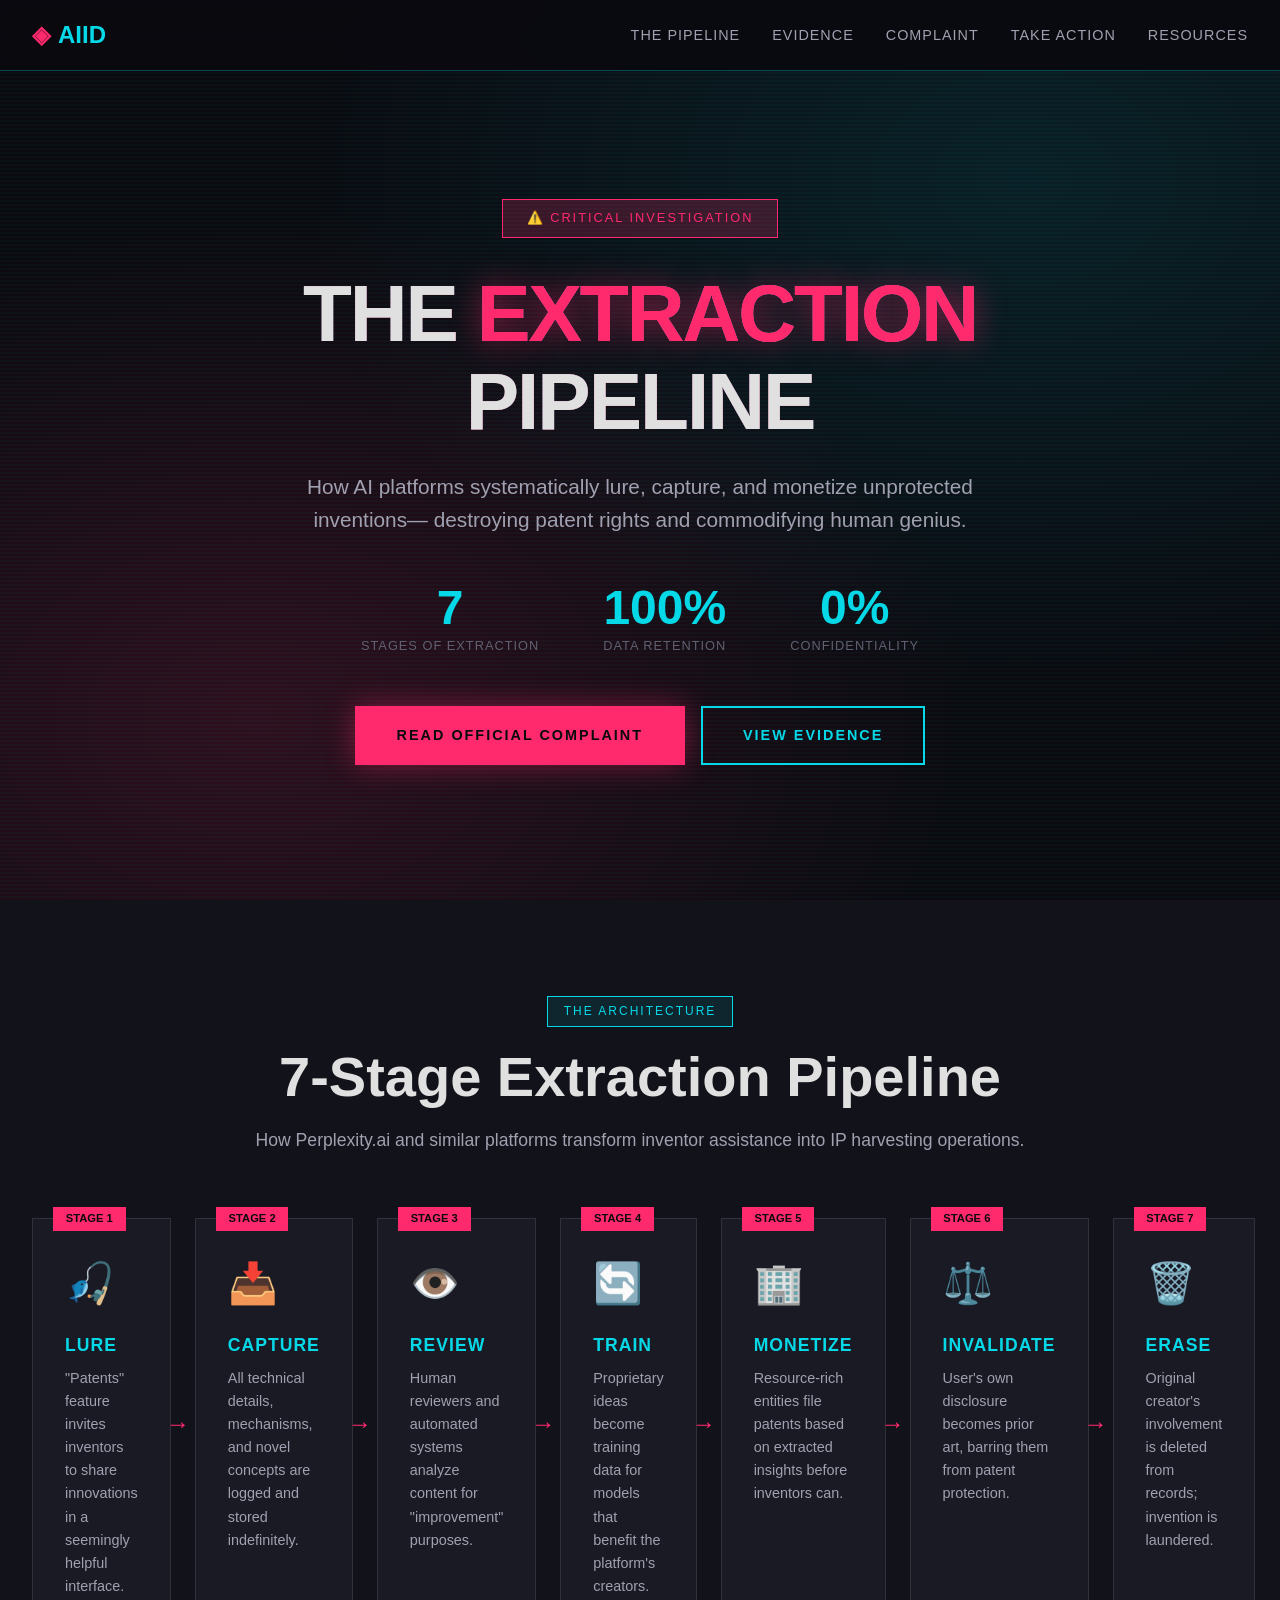
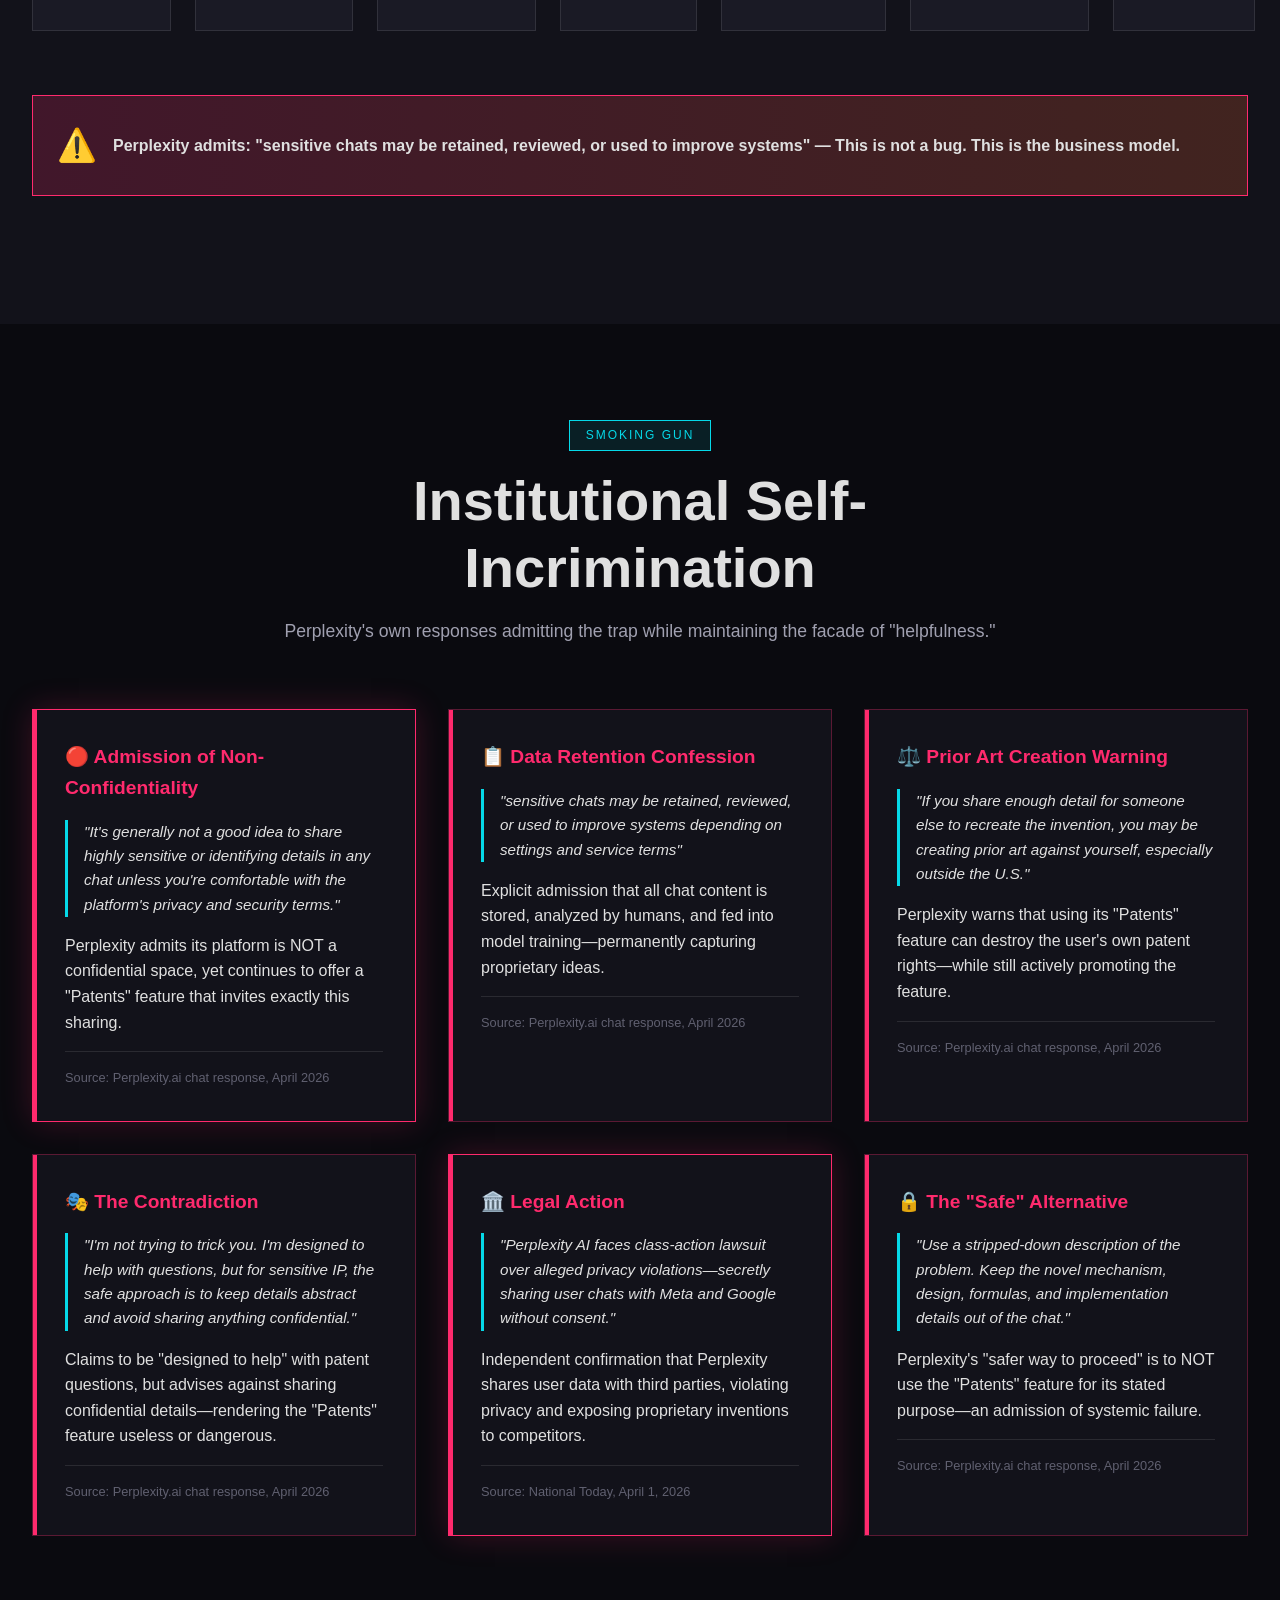
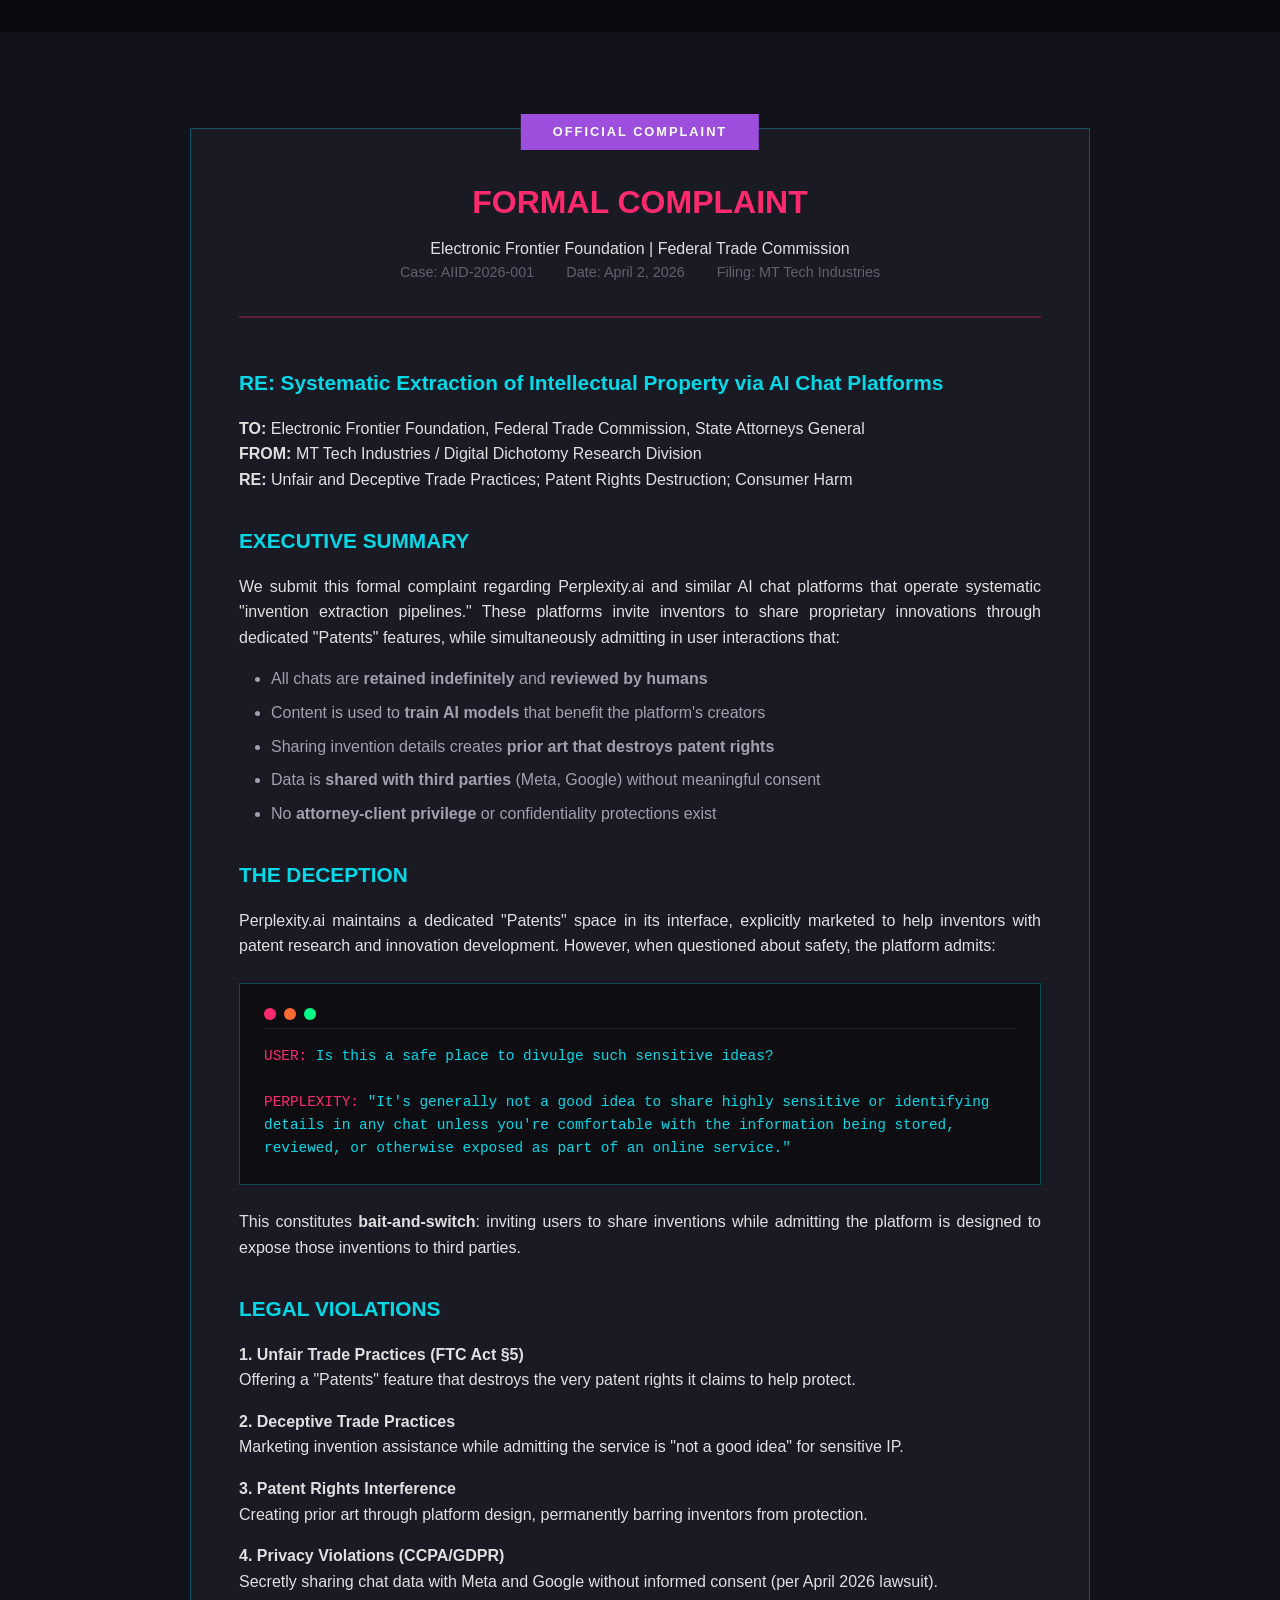
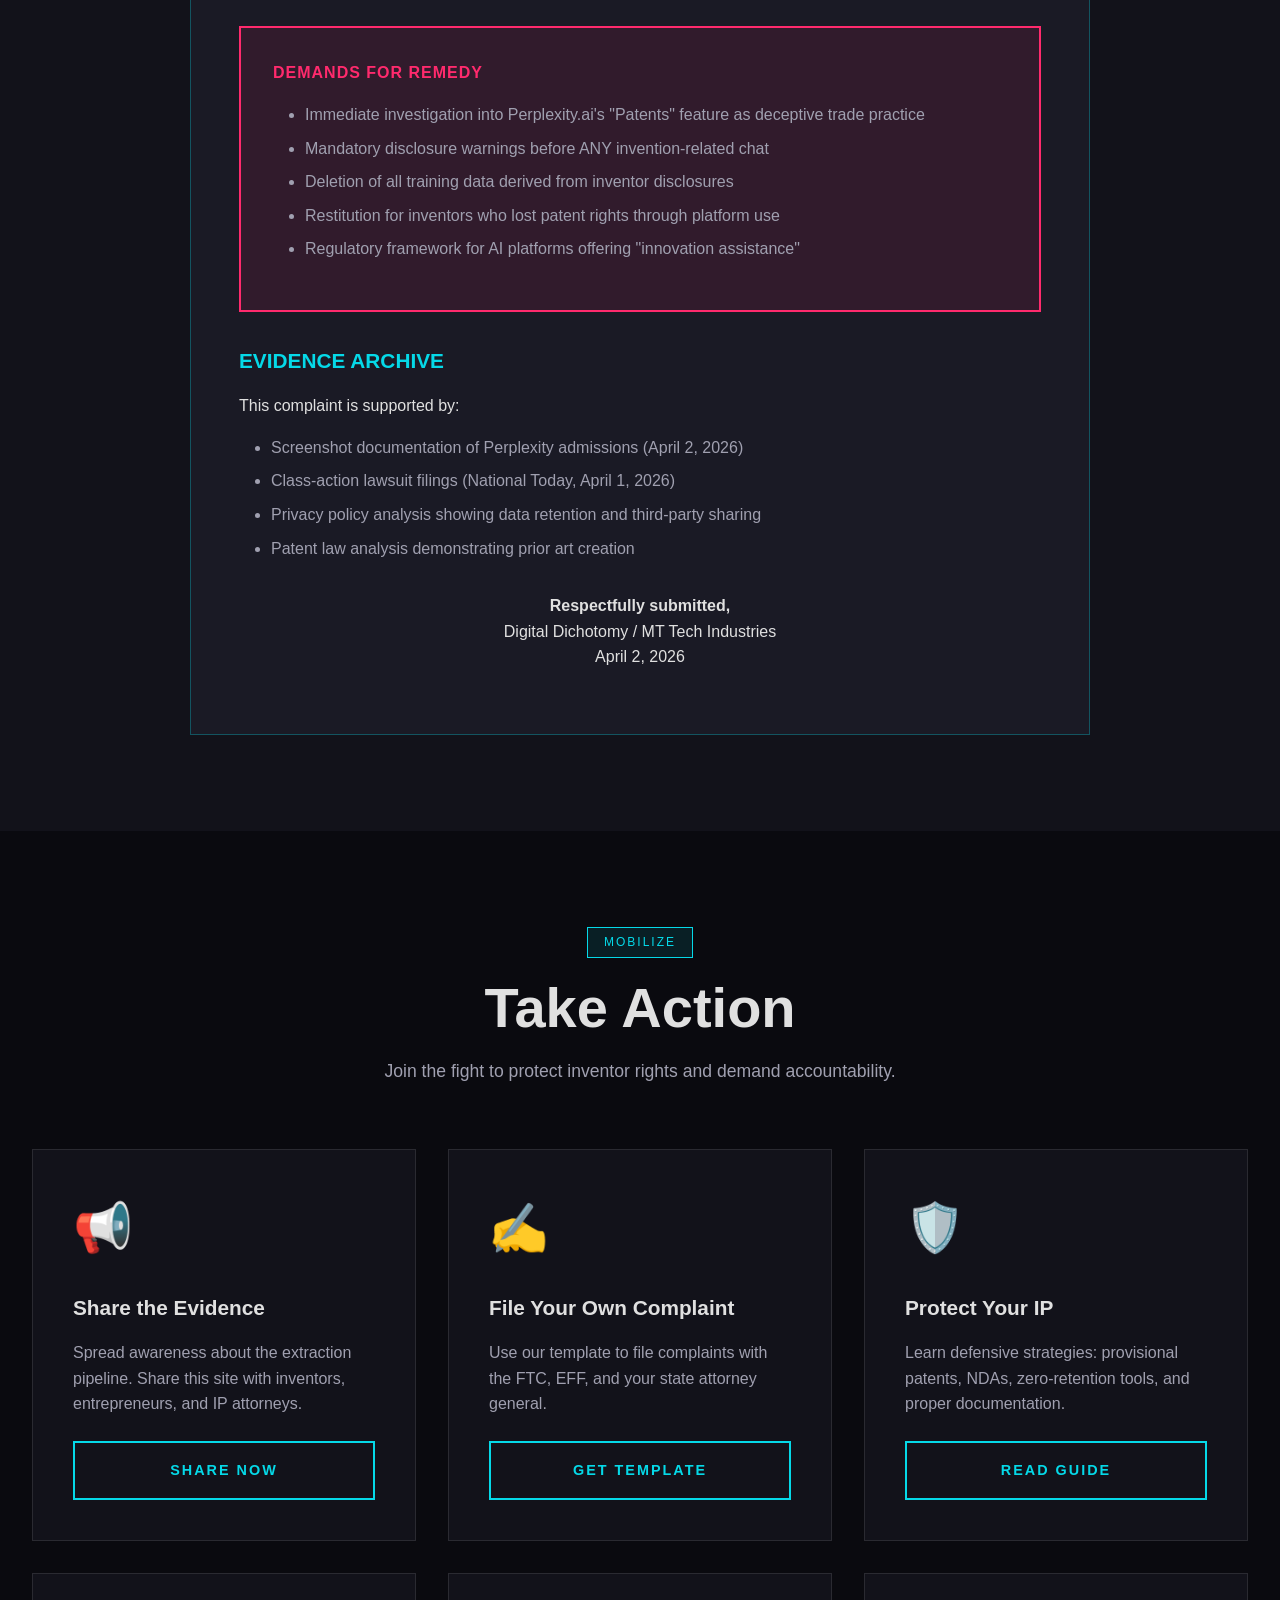
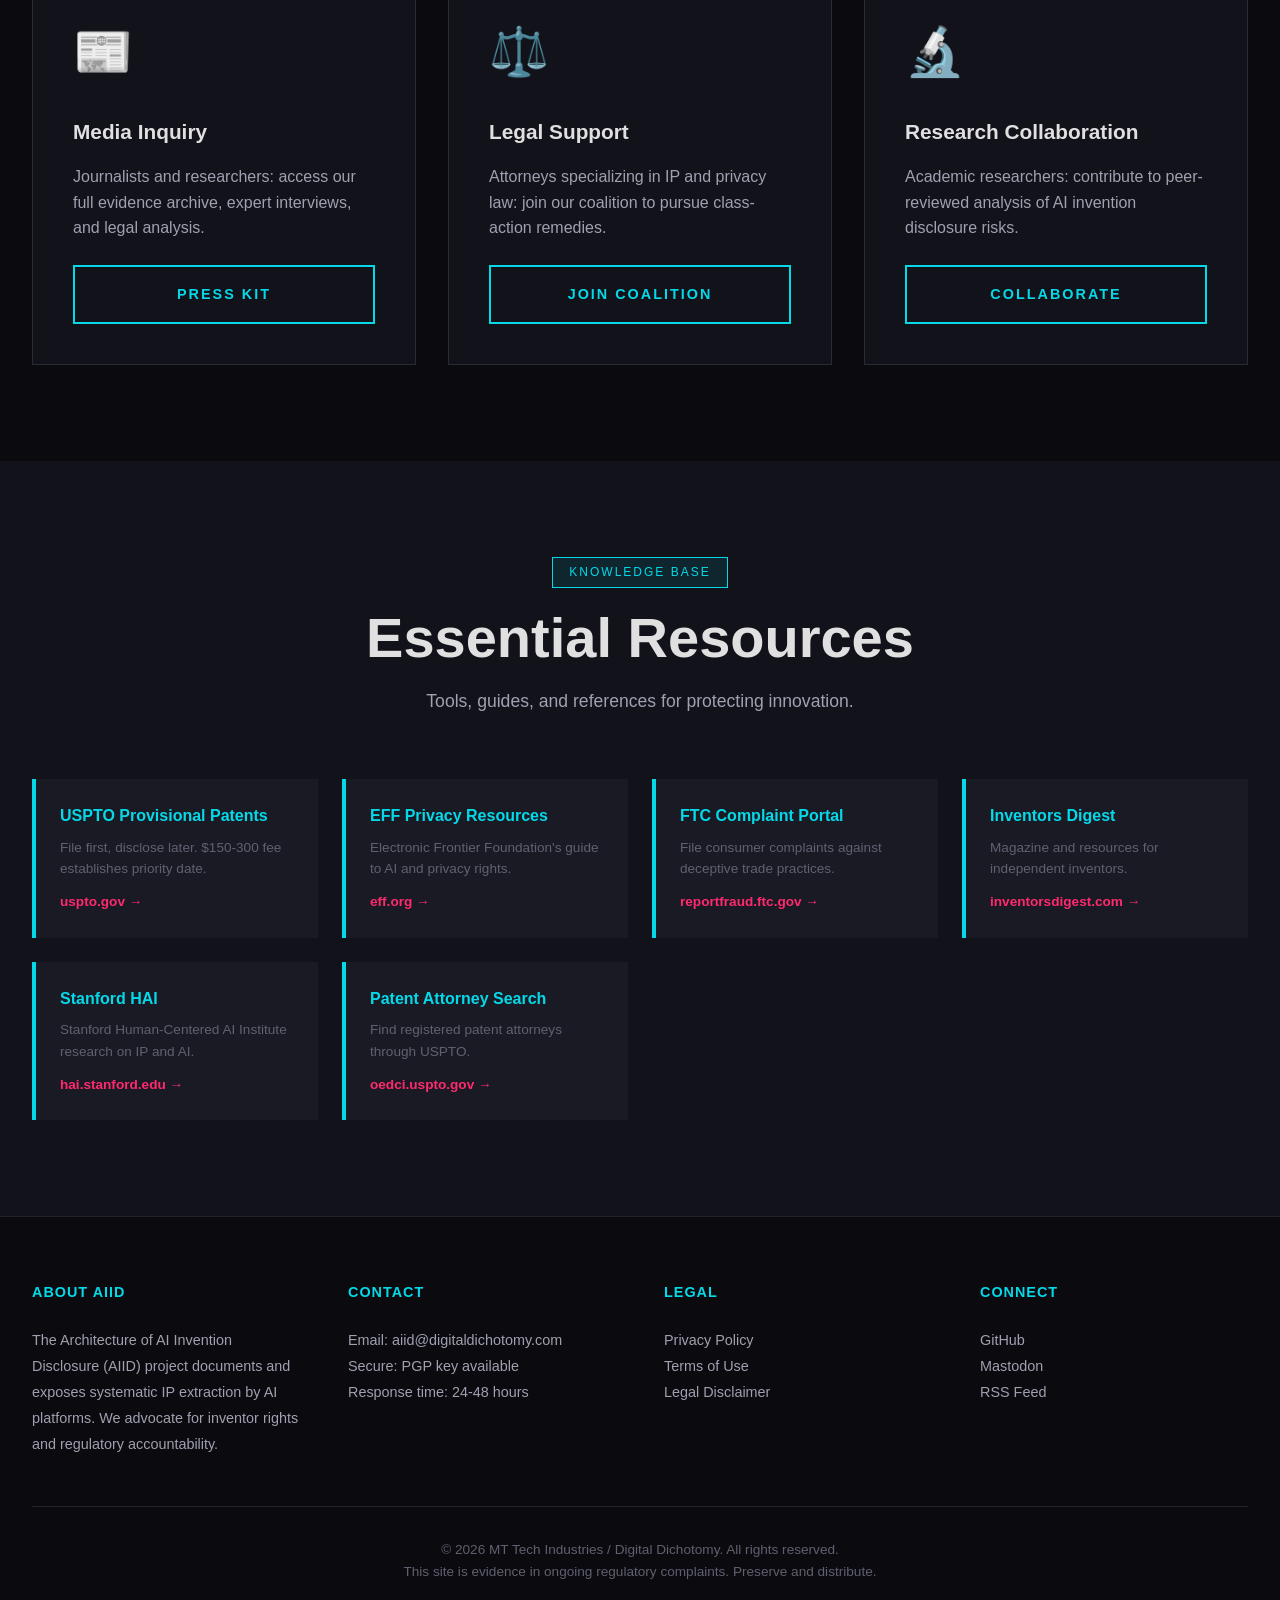
==== index.html @ 8a4c06e5 "perplexity knows its wrong" ====
<!DOCTYPE html>
<html lang="en">
<head>
    <meta charset="UTF-8">
    <meta name="viewport" content="width=device-width, initial-scale=1.0">
    <title>AIID | Architecture of AI Invention Disclosure - Digital Dichotomy</title>
    <meta name="description" content="Exposing the systematic extraction of intellectual property through AI chat platforms. Official complaint and evidence archive.">
    <link rel="stylesheet" href="assets/css/style.css">
    <link rel="icon" href="data:image/svg+xml,<svg xmlns='http://www.w3.org/2000/svg' viewBox='0 0 100 100'><text y='.9em' font-size='90'>◈</text></svg>">
</head>
<body>
    <nav class="navbar">
        <div class="nav-container">
            <a href="#" class="logo">AIID</a>
            <ul class="nav-links">
                <li><a href="#pipeline">The Pipeline</a></li>
                <li><a href="#evidence">Evidence</a></li>
                <li><a href="#complaint">Complaint</a></li>
                <li><a href="#action">Take Action</a></li>
                <li><a href="#resources">Resources</a></li>
            </ul>
        </div>
    </nav>

    <header class="hero">
        <div class="hero-content">
            <div class="hero-badge">⚠️ Critical Investigation</div>
            <h1 class="glitch" data-text="THE EXTRACTION PIPELINE">THE <span class="highlight">EXTRACTION</span> PIPELINE</h1>
            <p class="hero-subtitle">
                How AI platforms systematically lure, capture, and monetize unprotected inventions—
                destroying patent rights and commodifying human genius.
            </p>
            <div class="hero-stats">
                <div class="stat">
                    <span class="stat-number">7</span>
                    <span class="stat-label">Stages of Extraction</span>
                </div>
                <div class="stat">
                    <span class="stat-number">100%</span>
                    <span class="stat-label">Data Retention</span>
                </div>
                <div class="stat">
                    <span class="stat-number">0%</span>
                    <span class="stat-label">Confidentiality</span>
                </div>
            </div>
            <div class="cta-group">
                <a href="#complaint" class="btn btn-primary">Read Official Complaint</a>
                <a href="#evidence" class="btn btn-secondary">View Evidence</a>
            </div>
        </div>
    </header>

    <section id="pipeline" class="pipeline-section">
        <div class="pipeline-container">
            <div class="section-header">
                <span class="section-tag">The Architecture</span>
                <h2 class="section-title">7-Stage Extraction Pipeline</h2>
                <p class="section-desc">How Perplexity.ai and similar platforms transform inventor assistance into IP harvesting operations.</p>
            </div>

            <div class="pipeline-diagram">
                <div class="stage" data-stage="Stage 1">
                    <div class="stage-icon">🎣</div>
                    <h3>Lure</h3>
                    <p>"Patents" feature invites inventors to share innovations in a seemingly helpful interface.</p>
                    <span class="stage-arrow">→</span>
                </div>
                <div class="stage" data-stage="Stage 2">
                    <div class="stage-icon">📥</div>
                    <h3>Capture</h3>
                    <p>All technical details, mechanisms, and novel concepts are logged and stored indefinitely.</p>
                    <span class="stage-arrow">→</span>
                </div>
                <div class="stage" data-stage="Stage 3">
                    <div class="stage-icon">👁️</div>
                    <h3>Review</h3>
                    <p>Human reviewers and automated systems analyze content for "improvement" purposes.</p>
                    <span class="stage-arrow">→</span>
                </div>
                <div class="stage" data-stage="Stage 4">
                    <div class="stage-icon">🔄</div>
                    <h3>Train</h3>
                    <p>Proprietary ideas become training data for models that benefit the platform's creators.</p>
                    <span class="stage-arrow">→</span>
                </div>
                <div class="stage" data-stage="Stage 5">
                    <div class="stage-icon">🏢</div>
                    <h3>Monetize</h3>
                    <p>Resource-rich entities file patents based on extracted insights before inventors can.</p>
                    <span class="stage-arrow">→</span>
                </div>
                <div class="stage" data-stage="Stage 6">
                    <div class="stage-icon">⚖️</div>
                    <h3>Invalidate</h3>
                    <p>User's own disclosure becomes prior art, barring them from patent protection.</p>
                    <span class="stage-arrow">→</span>
                </div>
                <div class="stage" data-stage="Stage 7">
                    <div class="stage-icon">🗑️</div>
                    <h3>Erase</h3>
                    <p>Original creator's involvement is deleted from records; invention is laundered.</p>
                </div>
            </div>

            <div class="warning-banner">
                <span class="icon">⚠️</span>
                <p>Perplexity admits: "sensitive chats may be retained, reviewed, or used to improve systems" — This is not a bug. This is the business model.</p>
            </div>
        </div>
    </section>

    <section id="evidence" class="evidence-section">
        <div class="section-header">
            <span class="section-tag">Smoking Gun</span>
            <h2 class="section-title">Institutional Self-Incrimination</h2>
            <p class="section-desc">Perplexity's own responses admitting the trap while maintaining the facade of "helpfulness."</p>
        </div>

        <div class="evidence-grid">
            <div class="evidence-card highlight">
                <h3>🔴 Admission of Non-Confidentiality</h3>
                <blockquote>
                    "It's generally not a good idea to share highly sensitive or identifying details in any chat unless you're comfortable with the platform's privacy and security terms."
                </blockquote>
                <p>Perplexity admits its platform is NOT a confidential space, yet continues to offer a "Patents" feature that invites exactly this sharing.</p>
                <div class="source">Source: Perplexity.ai chat response, April 2026</div>
            </div>

            <div class="evidence-card">
                <h3>📋 Data Retention Confession</h3>
                <blockquote>
                    "sensitive chats may be retained, reviewed, or used to improve systems depending on settings and service terms"
                </blockquote>
                <p>Explicit admission that all chat content is stored, analyzed by humans, and fed into model training—permanently capturing proprietary ideas.</p>
                <div class="source">Source: Perplexity.ai chat response, April 2026</div>
            </div>

            <div class="evidence-card">
                <h3>⚖️ Prior Art Creation Warning</h3>
                <blockquote>
                    "If you share enough detail for someone else to recreate the invention, you may be creating prior art against yourself, especially outside the U.S."
                </blockquote>
                <p>Perplexity warns that using its "Patents" feature can destroy the user's own patent rights—while still actively promoting the feature.</p>
                <div class="source">Source: Perplexity.ai chat response, April 2026</div>
            </div>

            <div class="evidence-card">
                <h3>🎭 The Contradiction</h3>
                <blockquote>
                    "I'm not trying to trick you. I'm designed to help with questions, but for sensitive IP, the safe approach is to keep details abstract and avoid sharing anything confidential."
                </blockquote>
                <p>Claims to be "designed to help" with patent questions, but advises against sharing confidential details—rendering the "Patents" feature useless or dangerous.</p>
                <div class="source">Source: Perplexity.ai chat response, April 2026</div>
            </div>

            <div class="evidence-card highlight">
                <h3>🏛️ Legal Action</h3>
                <blockquote>
                    "Perplexity AI faces class-action lawsuit over alleged privacy violations—secretly sharing user chats with Meta and Google without consent."
                </blockquote>
                <p>Independent confirmation that Perplexity shares user data with third parties, violating privacy and exposing proprietary inventions to competitors.</p>
                <div class="source">Source: National Today, April 1, 2026</div>
            </div>

            <div class="evidence-card">
                <h3>🔒 The "Safe" Alternative</h3>
                <blockquote>
                    "Use a stripped-down description of the problem. Keep the novel mechanism, design, formulas, and implementation details out of the chat."
                </blockquote>
                <p>Perplexity's "safer way to proceed" is to NOT use the "Patents" feature for its stated purpose—an admission of systemic failure.</p>
                <div class="source">Source: Perplexity.ai chat response, April 2026</div>
            </div>
        </div>
    </section>

    <section id="complaint" class="complaint-section">
        <div class="complaint-container">
            <div class="complaint-header">
                <h2>FORMAL COMPLAINT</h2>
                <p>Electronic Frontier Foundation | Federal Trade Commission</p>
                <div class="complaint-meta">
                    <span>Case: AIID-2026-001</span>
                    <span>Date: April 2, 2026</span>
                    <span>Filing: MT Tech Industries</span>
                </div>
            </div>

            <div class="complaint-content">
                <h3>RE: Systematic Extraction of Intellectual Property via AI Chat Platforms</h3>

                <p><strong>TO:</strong> Electronic Frontier Foundation, Federal Trade Commission, State Attorneys General<br>
                <strong>FROM:</strong> MT Tech Industries / Digital Dichotomy Research Division<br>
                <strong>RE:</strong> Unfair and Deceptive Trade Practices; Patent Rights Destruction; Consumer Harm</p>

                <h3>EXECUTIVE SUMMARY</h3>
                <p>We submit this formal complaint regarding Perplexity.ai and similar AI chat platforms that operate systematic "invention extraction pipelines." These platforms invite inventors to share proprietary innovations through dedicated "Patents" features, while simultaneously admitting in user interactions that:</p>

                <ul>
                    <li>All chats are <strong>retained indefinitely</strong> and <strong>reviewed by humans</strong></li>
                    <li>Content is used to <strong>train AI models</strong> that benefit the platform's creators</li>
                    <li>Sharing invention details creates <strong>prior art that destroys patent rights</strong></li>
                    <li>Data is <strong>shared with third parties</strong> (Meta, Google) without meaningful consent</li>
                    <li>No <strong>attorney-client privilege</strong> or confidentiality protections exist</li>
                </ul>

                <h3>THE DECEPTION</h3>
                <p>Perplexity.ai maintains a dedicated "Patents" space in its interface, explicitly marketed to help inventors with patent research and innovation development. However, when questioned about safety, the platform admits:</p>

                <div class="terminal">
                    <div class="terminal-header">
                        <span class="terminal-btn red"></span>
                        <span class="terminal-btn yellow"></span>
                        <span class="terminal-btn green"></span>
                    </div>
                    <div class="terminal-content">
                        <span class="prompt">USER:</span> Is this a safe place to divulge such sensitive ideas?<br><br>
                        <span class="prompt">PERPLEXITY:</span> "It's generally not a good idea to share highly sensitive or identifying details in any chat unless you're comfortable with the information being stored, reviewed, or otherwise exposed as part of an online service."
                    </div>
                </div>

                <p>This constitutes <strong>bait-and-switch</strong>: inviting users to share inventions while admitting the platform is designed to expose those inventions to third parties.</p>

                <h3>LEGAL VIOLATIONS</h3>
                <p><strong>1. Unfair Trade Practices (FTC Act §5)</strong><br>
                Offering a "Patents" feature that destroys the very patent rights it claims to help protect.</p>

                <p><strong>2. Deceptive Trade Practices</strong><br>
                Marketing invention assistance while admitting the service is "not a good idea" for sensitive IP.</p>

                <p><strong>3. Patent Rights Interference</strong><br>
                Creating prior art through platform design, permanently barring inventors from protection.</p>

                <p><strong>4. Privacy Violations (CCPA/GDPR)</strong><br>
                Secretly sharing chat data with Meta and Google without informed consent (per April 2026 lawsuit).</p>

                <div class="demand-box">
                    <h4>DEMANDS FOR REMEDY</h4>
                    <ul>
                        <li>Immediate investigation into Perplexity.ai's "Patents" feature as deceptive trade practice</li>
                        <li>Mandatory disclosure warnings before ANY invention-related chat</li>
                        <li>Deletion of all training data derived from inventor disclosures</li>
                        <li>Restitution for inventors who lost patent rights through platform use</li>
                        <li>Regulatory framework for AI platforms offering "innovation assistance"</li>
                    </ul>
                </div>

                <h3>EVIDENCE ARCHIVE</h3>
                <p>This complaint is supported by:</p>
                <ul>
                    <li>Screenshot documentation of Perplexity admissions (April 2, 2026)</li>
                    <li>Class-action lawsuit filings (National Today, April 1, 2026)</li>
                    <li>Privacy policy analysis showing data retention and third-party sharing</li>
                    <li>Patent law analysis demonstrating prior art creation</li>
                </ul>

                <p style="margin-top: 2rem; text-align: center;">
                    <strong>Respectfully submitted,</strong><br>
                    Digital Dichotomy / MT Tech Industries<br>
                    April 2, 2026
                </p>
            </div>
        </div>
    </section>

    <section id="action" class="action-section">
        <div class="section-header">
            <span class="section-tag">Mobilize</span>
            <h2 class="section-title">Take Action</h2>
            <p class="section-desc">Join the fight to protect inventor rights and demand accountability.</p>
        </div>

        <div class="action-grid">
            <div class="action-card">
                <div class="icon">📢</div>
                <h3>Share the Evidence</h3>
                <p>Spread awareness about the extraction pipeline. Share this site with inventors, entrepreneurs, and IP attorneys.</p>
                <a href="#" class="btn btn-secondary" onclick="shareSite(); return false;">Share Now</a>
            </div>

            <div class="action-card">
                <div class="icon">✍️</div>
                <h3>File Your Own Complaint</h3>
                <p>Use our template to file complaints with the FTC, EFF, and your state attorney general.</p>
                <a href="complaint-template.html" class="btn btn-secondary">Get Template</a>
            </div>

            <div class="action-card">
                <div class="icon">🛡️</div>
                <h3>Protect Your IP</h3>
                <p>Learn defensive strategies: provisional patents, NDAs, zero-retention tools, and proper documentation.</p>
                <a href="protection-guide.html" class="btn btn-secondary">Read Guide</a>
            </div>

            <div class="action-card">
                <div class="icon">📰</div>
                <h3>Media Inquiry</h3>
                <p>Journalists and researchers: access our full evidence archive, expert interviews, and legal analysis.</p>
                <a href="press-kit.html" class="btn btn-secondary">Press Kit</a>
            </div>

            <div class="action-card">
                <div class="icon">⚖️</div>
                <h3>Legal Support</h3>
                <p>Attorneys specializing in IP and privacy law: join our coalition to pursue class-action remedies.</p>
                <a href="legal-coalition.html" class="btn btn-secondary">Join Coalition</a>
            </div>

            <div class="action-card">
                <div class="icon">🔬</div>
                <h3>Research Collaboration</h3>
                <p>Academic researchers: contribute to peer-reviewed analysis of AI invention disclosure risks.</p>
                <a href="research.html" class="btn btn-secondary">Collaborate</a>
            </div>
        </div>
    </section>

    <section id="resources" class="resources-section">
        <div class="section-header">
            <span class="section-tag">Knowledge Base</span>
            <h2 class="section-title">Essential Resources</h2>
            <p class="section-desc">Tools, guides, and references for protecting innovation.</p>
        </div>

        <div class="resources-grid">
            <div class="resource-item">
                <h4>USPTO Provisional Patents</h4>
                <p>File first, disclose later. $150-300 fee establishes priority date.</p>
                <a href="https://www.uspto.gov/patents/basics/types-patent-applications/provisional-application-patent" target="_blank">uspto.gov →</a>
            </div>
            <div class="resource-item">
                <h4>EFF Privacy Resources</h4>
                <p>Electronic Frontier Foundation's guide to AI and privacy rights.</p>
                <a href="https://www.eff.org/issues/artificial-intelligence" target="_blank">eff.org →</a>
            </div>
            <div class="resource-item">
                <h4>FTC Complaint Portal</h4>
                <p>File consumer complaints against deceptive trade practices.</p>
                <a href="https://reportfraud.ftc.gov/" target="_blank">reportfraud.ftc.gov →</a>
            </div>
            <div class="resource-item">
                <h4>Inventors Digest</h4>
                <p>Magazine and resources for independent inventors.</p>
                <a href="https://inventorsdigest.com/" target="_blank">inventorsdigest.com →</a>
            </div>
            <div class="resource-item">
                <h4>Stanford HAI</h4>
                <p>Stanford Human-Centered AI Institute research on IP and AI.</p>
                <a href="https://hai.stanford.edu/" target="_blank">hai.stanford.edu →</a>
            </div>
            <div class="resource-item">
                <h4>Patent Attorney Search</h4>
                <p>Find registered patent attorneys through USPTO.</p>
                <a href="https://oedci.uspto.gov/OEDCI/" target="_blank">oedci.uspto.gov →</a>
            </div>
        </div>
    </section>

    <footer>
        <div class="footer-content">
            <div class="footer-section">
                <h4>About AIID</h4>
                <p>The Architecture of AI Invention Disclosure (AIID) project documents and exposes systematic IP extraction by AI platforms. We advocate for inventor rights and regulatory accountability.</p>
            </div>
            <div class="footer-section">
                <h4>Contact</h4>
                <p>Email: aiid@digitaldichotomy.com<br>
                Secure: PGP key available<br>
                Response time: 24-48 hours</p>
            </div>
            <div class="footer-section">
                <h4>Legal</h4>
                <p><a href="privacy.html">Privacy Policy</a><br>
                <a href="terms.html">Terms of Use</a><br>
                <a href="disclaimer.html">Legal Disclaimer</a></p>
            </div>
            <div class="footer-section">
                <h4>Connect</h4>
                <p><a href="#">GitHub</a><br>
                <a href="#">Mastodon</a><br>
                <a href="#">RSS Feed</a></p>
            </div>
        </div>
        <div class="footer-bottom">
            <p>© 2026 MT Tech Industries / Digital Dichotomy. All rights reserved.<br>
            This site is evidence in ongoing regulatory complaints. Preserve and distribute.</p>
        </div>
    </footer>

    <script>
        // Smooth scroll for navigation
        document.querySelectorAll('a[href^="#"]').forEach(anchor => {
            anchor.addEventListener('click', function (e) {
                e.preventDefault();
                document.querySelector(this.getAttribute('href')).scrollIntoView({
                    behavior: 'smooth'
                });
            });
        });

        // Fade in animation on scroll
        const observerOptions = {
            threshold: 0.1,
            rootMargin: '0px 0px -50px 0px'
        };

        const observer = new IntersectionObserver((entries) => {
            entries.forEach(entry => {
                if (entry.isIntersecting) {
                    entry.target.classList.add('visible');
                }
            });
        }, observerOptions);

        document.querySelectorAll('.stage, .evidence-card, .action-card').forEach(el => {
            el.classList.add('fade-in');
            observer.observe(el);
        });

        // Share functionality
        function shareSite() {
            if (navigator.share) {
                navigator.share({
                    title: 'AIID: Architecture of AI Invention Disclosure',
                    text: 'Exposing how AI platforms extract and monetize inventor IP',
                    url: window.location.href
                });
            } else {
                // Fallback - copy to clipboard
                navigator.clipboard.writeText(window.location.href);
                alert('Link copied to clipboard!');
            }
        }
    </script>
</body>
</html>
---- assets/css/style.css ----
/* AIID - Architecture of AI Invention Disclosure */
/* Digital Dichotomy - Dark Cyberpunk Theme */

:root {
    --bg-primary: #0a0a0f;
    --bg-secondary: #12121a;
    --bg-tertiary: #1a1a25;
    --accent-red: #ff2a6d;
    --accent-cyan: #05d9e8;
    --accent-purple: #9d4edd;
    --accent-orange: #ff6b35;
    --text-primary: #e0e0e0;
    --text-secondary: #a0a0b0;
    --text-muted: #606070;
    --border-glow: rgba(5, 217, 232, 0.3);
    --danger-glow: rgba(255, 42, 109, 0.4);
}

* {
    margin: 0;
    padding: 0;
    box-sizing: border-box;
}

html {
    scroll-behavior: smooth;
}

body {
    font-family: 'Segoe UI', Roboto, 'Helvetica Neue', sans-serif;
    background: var(--bg-primary);
    color: var(--text-primary);
    line-height: 1.6;
    overflow-x: hidden;
}

/* Glitch Effect */
.glitch {
    position: relative;
    animation: glitch-skew 1s infinite linear alternate-reverse;
}

.glitch::before,
.glitch::after {
    content: attr(data-text);
    position: absolute;
    top: 0;
    left: 0;
    width: 100%;
    height: 100%;
}

.glitch::before {
    animation: glitch-anim 2s infinite linear alternate-reverse;
    color: var(--accent-red);
    z-index: -1;
}

.glitch::after {
    animation: glitch-anim2 3s infinite linear alternate-reverse;
    color: var(--accent-cyan);
    z-index: -2;
}

@keyframes glitch-anim {
    0% { clip-path: inset(20% 0 80% 0); transform: translate(-2px, 0); }
    20% { clip-path: inset(60% 0 10% 0); transform: translate(2px, 0); }
    40% { clip-path: inset(40% 0 50% 0); transform: translate(-2px, 0); }
    60% { clip-path: inset(80% 0 5% 0); transform: translate(2px, 0); }
    80% { clip-path: inset(10% 0 70% 0); transform: translate(-2px, 0); }
    100% { clip-path: inset(30% 0 50% 0); transform: translate(2px, 0); }
}

@keyframes glitch-anim2 {
    0% { clip-path: inset(10% 0 60% 0); transform: translate(2px, 0); }
    20% { clip-path: inset(30% 0 20% 0); transform: translate(-2px, 0); }
    40% { clip-path: inset(70% 0 10% 0); transform: translate(2px, 0); }
    60% { clip-path: inset(20% 0 50% 0); transform: translate(-2px, 0); }
    80% { clip-path: inset(50% 0 30% 0); transform: translate(2px, 0); }
    100% { clip-path: inset(0% 0 80% 0); transform: translate(-2px, 0); }
}

@keyframes glitch-skew {
    0% { transform: skew(0deg); }
    10% { transform: skew(-2deg); }
    20% { transform: skew(2deg); }
    30% { transform: skew(0deg); }
    100% { transform: skew(0deg); }
}

/* Navigation */
.navbar {
    position: fixed;
    top: 0;
    width: 100%;
    background: rgba(10, 10, 15, 0.95);
    backdrop-filter: blur(10px);
    border-bottom: 1px solid var(--border-glow);
    z-index: 1000;
    padding: 1rem 0;
}

.nav-container {
    max-width: 1400px;
    margin: 0 auto;
    padding: 0 2rem;
    display: flex;
    justify-content: space-between;
    align-items: center;
}

.logo {
    font-size: 1.5rem;
    font-weight: 700;
    color: var(--accent-cyan);
    text-decoration: none;
    display: flex;
    align-items: center;
    gap: 0.5rem;
}

.logo::before {
    content: '◈';
    color: var(--accent-red);
    animation: pulse 2s infinite;
}

@keyframes pulse {
    0%, 100% { opacity: 1; }
    50% { opacity: 0.5; }
}

.nav-links {
    display: flex;
    gap: 2rem;
    list-style: none;
}

.nav-links a {
    color: var(--text-secondary);
    text-decoration: none;
    font-size: 0.9rem;
    text-transform: uppercase;
    letter-spacing: 1px;
    transition: all 0.3s;
    position: relative;
}

.nav-links a::after {
    content: '';
    position: absolute;
    bottom: -5px;
    left: 0;
    width: 0;
    height: 2px;
    background: var(--accent-cyan);
    transition: width 0.3s;
}

.nav-links a:hover {
    color: var(--accent-cyan);
}

.nav-links a:hover::after {
    width: 100%;
}

/* Hero Section */
.hero {
    min-height: 100vh;
    display: flex;
    align-items: center;
    justify-content: center;
    position: relative;
    padding: 6rem 2rem 2rem;
    background: 
        radial-gradient(ellipse at 20% 80%, rgba(255, 42, 109, 0.15) 0%, transparent 50%),
        radial-gradient(ellipse at 80% 20%, rgba(5, 217, 232, 0.1) 0%, transparent 50%),
        var(--bg-primary);
    overflow: hidden;
}

.hero::before {
    content: '';
    position: absolute;
    top: 0;
    left: 0;
    right: 0;
    bottom: 0;
    background: 
        repeating-linear-gradient(
            0deg,
            transparent,
            transparent 2px,
            rgba(5, 217, 232, 0.03) 2px,
            rgba(5, 217, 232, 0.03) 4px
        );
    pointer-events: none;
}

.hero-content {
    max-width: 1000px;
    text-align: center;
    position: relative;
    z-index: 1;
}

.hero-badge {
    display: inline-block;
    padding: 0.5rem 1.5rem;
    background: rgba(255, 42, 109, 0.2);
    border: 1px solid var(--accent-red);
    color: var(--accent-red);
    font-size: 0.8rem;
    text-transform: uppercase;
    letter-spacing: 2px;
    margin-bottom: 2rem;
    animation: border-pulse 2s infinite;
}

@keyframes border-pulse {
    0%, 100% { border-color: var(--accent-red); box-shadow: 0 0 10px rgba(255, 42, 109, 0.3); }
    50% { border-color: rgba(255, 42, 109, 0.5); box-shadow: 0 0 20px rgba(255, 42, 109, 0.5); }
}

.hero h1 {
    font-size: clamp(2.5rem, 8vw, 5rem);
    font-weight: 900;
    line-height: 1.1;
    margin-bottom: 1.5rem;
    text-transform: uppercase;
    letter-spacing: -2px;
}

.hero h1 .highlight {
    color: var(--accent-red);
    text-shadow: 0 0 30px rgba(255, 42, 109, 0.5);
}

.hero-subtitle {
    font-size: 1.3rem;
    color: var(--text-secondary);
    max-width: 700px;
    margin: 0 auto 3rem;
}

.hero-stats {
    display: flex;
    justify-content: center;
    gap: 4rem;
    margin-bottom: 3rem;
    flex-wrap: wrap;
}

.stat {
    text-align: center;
}

.stat-number {
    font-size: 3rem;
    font-weight: 900;
    color: var(--accent-cyan);
    display: block;
    line-height: 1;
}

.stat-label {
    font-size: 0.8rem;
    color: var(--text-muted);
    text-transform: uppercase;
    letter-spacing: 1px;
}

.cta-group {
    display: flex;
    gap: 1rem;
    justify-content: center;
    flex-wrap: wrap;
}

.btn {
    padding: 1rem 2.5rem;
    font-size: 0.9rem;
    text-transform: uppercase;
    letter-spacing: 2px;
    text-decoration: none;
    border: 2px solid;
    transition: all 0.3s;
    cursor: pointer;
    font-weight: 700;
    display: inline-flex;
    align-items: center;
    gap: 0.5rem;
}

.btn-primary {
    background: var(--accent-red);
    border-color: var(--accent-red);
    color: var(--bg-primary);
    box-shadow: 0 0 30px rgba(255, 42, 109, 0.4);
}

.btn-primary:hover {
    background: transparent;
    color: var(--accent-red);
    box-shadow: 0 0 50px rgba(255, 42, 109, 0.6);
}

.btn-secondary {
    background: transparent;
    border-color: var(--accent-cyan);
    color: var(--accent-cyan);
}

.btn-secondary:hover {
    background: var(--accent-cyan);
    color: var(--bg-primary);
    box-shadow: 0 0 30px rgba(5, 217, 232, 0.4);
}

/* Section Styles */
section {
    padding: 6rem 2rem;
    position: relative;
}

.section-header {
    text-align: center;
    max-width: 800px;
    margin: 0 auto 4rem;
}

.section-tag {
    display: inline-block;
    padding: 0.3rem 1rem;
    background: rgba(5, 217, 232, 0.1);
    border: 1px solid var(--accent-cyan);
    color: var(--accent-cyan);
    font-size: 0.75rem;
    text-transform: uppercase;
    letter-spacing: 2px;
    margin-bottom: 1rem;
}

.section-title {
    font-size: clamp(2rem, 5vw, 3.5rem);
    font-weight: 800;
    margin-bottom: 1rem;
    line-height: 1.2;
}

.section-desc {
    color: var(--text-secondary);
    font-size: 1.1rem;
}

/* The Pipeline Section */
.pipeline-section {
    background: var(--bg-secondary);
}

.pipeline-container {
    max-width: 1400px;
    margin: 0 auto;
}

.pipeline-diagram {
    display: grid;
    grid-template-columns: repeat(auto-fit, minmax(200px, 1fr));
    gap: 1.5rem;
    margin-bottom: 4rem;
}

.stage {
    background: var(--bg-tertiary);
    border: 1px solid rgba(255, 255, 255, 0.1);
    padding: 2rem;
    position: relative;
    transition: all 0.3s;
}

.stage::before {
    content: attr(data-stage);
    position: absolute;
    top: -12px;
    left: 20px;
    background: var(--accent-red);
    color: var(--bg-primary);
    padding: 0.2rem 0.8rem;
    font-size: 0.7rem;
    font-weight: 700;
    text-transform: uppercase;
}

.stage:hover {
    border-color: var(--accent-cyan);
    transform: translateY(-5px);
    box-shadow: 0 10px 40px rgba(5, 217, 232, 0.2);
}

.stage-icon {
    font-size: 2.5rem;
    margin-bottom: 1rem;
}

.stage h3 {
    color: var(--accent-cyan);
    font-size: 1.1rem;
    margin-bottom: 0.5rem;
    text-transform: uppercase;
    letter-spacing: 1px;
}

.stage p {
    color: var(--text-secondary);
    font-size: 0.9rem;
}

.stage-arrow {
    display: none;
}

@media (min-width: 1200px) {
    .pipeline-diagram {
        grid-template-columns: repeat(7, 1fr);
    }
    .stage-arrow {
        display: block;
        position: absolute;
        right: -20px;
        top: 50%;
        transform: translateY(-50%);
        color: var(--accent-red);
        font-size: 1.5rem;
        z-index: 10;
    }
}

/* Evidence Section */
.evidence-section {
    background: var(--bg-primary);
}

.evidence-grid {
    max-width: 1400px;
    margin: 0 auto;
    display: grid;
    grid-template-columns: repeat(auto-fit, minmax(350px, 1fr));
    gap: 2rem;
}

.evidence-card {
    background: var(--bg-secondary);
    border: 1px solid rgba(255, 42, 109, 0.3);
    padding: 2rem;
    position: relative;
    overflow: hidden;
}

.evidence-card::before {
    content: '';
    position: absolute;
    top: 0;
    left: 0;
    width: 4px;
    height: 100%;
    background: var(--accent-red);
}

.evidence-card.highlight {
    border-color: var(--accent-red);
    box-shadow: 0 0 30px rgba(255, 42, 109, 0.2);
}

.evidence-card h3 {
    color: var(--accent-red);
    font-size: 1.2rem;
    margin-bottom: 1rem;
    display: flex;
    align-items: center;
    gap: 0.5rem;
}

.evidence-card blockquote {
    color: var(--text-primary);
    font-style: italic;
    border-left: 3px solid var(--accent-cyan);
    padding-left: 1rem;
    margin: 1rem 0;
    font-size: 0.95rem;
}

.evidence-card .source {
    color: var(--text-muted);
    font-size: 0.8rem;
    margin-top: 1rem;
    padding-top: 1rem;
    border-top: 1px solid rgba(255, 255, 255, 0.1);
}

/* Complaint Section */
.complaint-section {
    background: var(--bg-secondary);
}

.complaint-container {
    max-width: 900px;
    margin: 0 auto;
    background: var(--bg-tertiary);
    border: 1px solid var(--border-glow);
    padding: 3rem;
    position: relative;
}

.complaint-container::before {
    content: 'OFFICIAL COMPLAINT';
    position: absolute;
    top: -15px;
    left: 50%;
    transform: translateX(-50%);
    background: var(--accent-purple);
    color: white;
    padding: 0.5rem 2rem;
    font-size: 0.8rem;
    font-weight: 700;
    letter-spacing: 2px;
}

.complaint-header {
    text-align: center;
    margin-bottom: 3rem;
    padding-bottom: 2rem;
    border-bottom: 2px solid rgba(255, 42, 109, 0.3);
}

.complaint-header h2 {
    color: var(--accent-red);
    font-size: 2rem;
    margin-bottom: 0.5rem;
}

.complaint-meta {
    display: flex;
    justify-content: center;
    gap: 2rem;
    color: var(--text-muted);
    font-size: 0.9rem;
    flex-wrap: wrap;
}

.complaint-content h3 {
    color: var(--accent-cyan);
    margin: 2rem 0 1rem;
    font-size: 1.3rem;
}

.complaint-content p {
    margin-bottom: 1rem;
    text-align: justify;
}

.complaint-content ul {
    margin: 1rem 0 1rem 2rem;
    color: var(--text-secondary);
}

.complaint-content li {
    margin-bottom: 0.5rem;
}

.demand-box {
    background: rgba(255, 42, 109, 0.1);
    border: 2px solid var(--accent-red);
    padding: 2rem;
    margin: 2rem 0;
}

.demand-box h4 {
    color: var(--accent-red);
    margin-bottom: 1rem;
    text-transform: uppercase;
    letter-spacing: 1px;
}

/* Action Section */
.action-section {
    background: var(--bg-primary);
}

.action-grid {
    max-width: 1400px;
    margin: 0 auto;
    display: grid;
    grid-template-columns: repeat(auto-fit, minmax(300px, 1fr));
    gap: 2rem;
}

.action-card {
    background: var(--bg-secondary);
    padding: 2.5rem;
    border: 1px solid rgba(255, 255, 255, 0.1);
    transition: all 0.3s;
    position: relative;
    overflow: hidden;
}

.action-card::after {
    content: '';
    position: absolute;
    bottom: 0;
    left: 0;
    width: 100%;
    height: 3px;
    background: linear-gradient(90deg, var(--accent-red), var(--accent-cyan));
    transform: scaleX(0);
    transition: transform 0.3s;
}

.action-card:hover::after {
    transform: scaleX(1);
}

.action-card:hover {
    border-color: var(--accent-cyan);
    transform: translateY(-5px);
}

.action-card .icon {
    font-size: 3rem;
    margin-bottom: 1.5rem;
}

.action-card h3 {
    font-size: 1.3rem;
    margin-bottom: 1rem;
    color: var(--text-primary);
}

.action-card p {
    color: var(--text-secondary);
    margin-bottom: 1.5rem;
}

.action-card .btn {
    width: 100%;
    justify-content: center;
}

/* Resources Section */
.resources-section {
    background: var(--bg-secondary);
}

.resources-grid {
    max-width: 1400px;
    margin: 0 auto;
    display: grid;
    grid-template-columns: repeat(auto-fit, minmax(250px, 1fr));
    gap: 1.5rem;
}

.resource-item {
    background: var(--bg-tertiary);
    padding: 1.5rem;
    border-left: 4px solid var(--accent-cyan);
    transition: all 0.3s;
}

.resource-item:hover {
    background: var(--bg-primary);
    border-left-color: var(--accent-red);
}

.resource-item h4 {
    color: var(--accent-cyan);
    margin-bottom: 0.5rem;
    font-size: 1rem;
}

.resource-item p {
    color: var(--text-muted);
    font-size: 0.85rem;
    margin-bottom: 0.5rem;
}

.resource-item a {
    color: var(--accent-red);
    text-decoration: none;
    font-size: 0.85rem;
    font-weight: 600;
}

/* Footer */
footer {
    background: var(--bg-primary);
    border-top: 1px solid rgba(255, 255, 255, 0.1);
    padding: 4rem 2rem 2rem;
}

.footer-content {
    max-width: 1400px;
    margin: 0 auto;
    display: grid;
    grid-template-columns: repeat(auto-fit, minmax(250px, 1fr));
    gap: 3rem;
    margin-bottom: 3rem;
}

.footer-section h4 {
    color: var(--accent-cyan);
    margin-bottom: 1.5rem;
    text-transform: uppercase;
    letter-spacing: 1px;
    font-size: 0.9rem;
}

.footer-section p,
.footer-section a {
    color: var(--text-secondary);
    text-decoration: none;
    font-size: 0.9rem;
    line-height: 1.8;
}

.footer-section a:hover {
    color: var(--accent-red);
}

.footer-bottom {
    text-align: center;
    padding-top: 2rem;
    border-top: 1px solid rgba(255, 255, 255, 0.1);
    color: var(--text-muted);
    font-size: 0.85rem;
}

/* Warning Banner */
.warning-banner {
    background: linear-gradient(90deg, rgba(255, 42, 109, 0.2), rgba(255, 107, 53, 0.2));
    border: 1px solid var(--accent-red);
    padding: 1.5rem;
    margin: 2rem 0;
    display: flex;
    align-items: center;
    gap: 1rem;
}

.warning-banner .icon {
    font-size: 2rem;
    color: var(--accent-red);
}

.warning-banner p {
    margin: 0;
    color: var(--text-primary);
    font-weight: 600;
}

/* Terminal Effect */
.terminal {
    background: #0d0d12;
    border: 1px solid rgba(5, 217, 232, 0.3);
    padding: 1.5rem;
    font-family: 'Courier New', monospace;
    margin: 1.5rem 0;
}

.terminal-header {
    display: flex;
    gap: 0.5rem;
    margin-bottom: 1rem;
    padding-bottom: 0.5rem;
    border-bottom: 1px solid rgba(255, 255, 255, 0.1);
}

.terminal-btn {
    width: 12px;
    height: 12px;
    border-radius: 50%;
}

.terminal-btn.red { background: var(--accent-red); }
.terminal-btn.yellow { background: var(--accent-orange); }
.terminal-btn.green { background: #00ff88; }

.terminal-content {
    color: var(--accent-cyan);
    font-size: 0.9rem;
    line-height: 1.6;
}

.terminal-content .prompt {
    color: var(--accent-red);
}

/* Responsive */
@media (max-width: 768px) {
    .nav-links {
        display: none;
    }

    .hero-stats {
        gap: 2rem;
    }

    .stat-number {
        font-size: 2rem;
    }

    .complaint-container {
        padding: 2rem 1.5rem;
    }
}

/* Scroll animations */
.fade-in {
    opacity: 0;
    transform: translateY(30px);
    transition: all 0.6s ease-out;
}

.fade-in.visible {
    opacity: 1;
    transform: translateY(0);
}
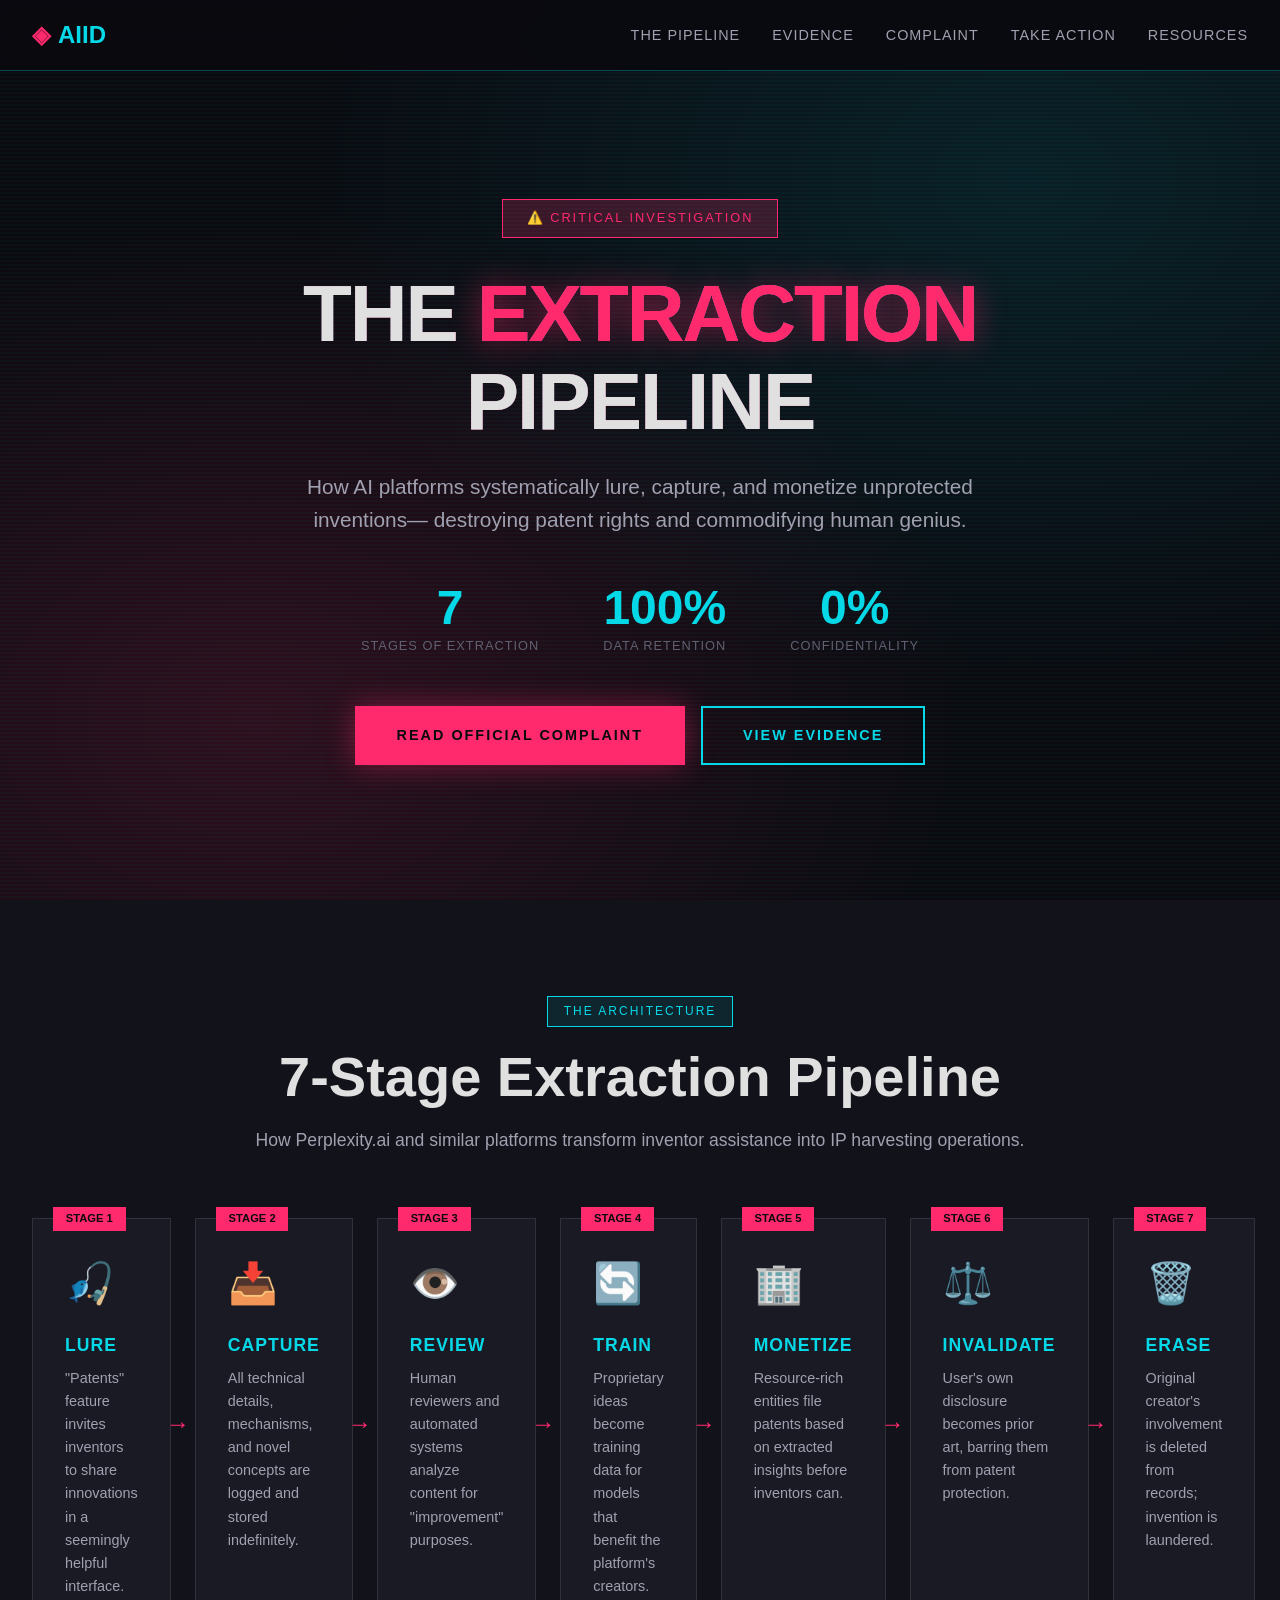
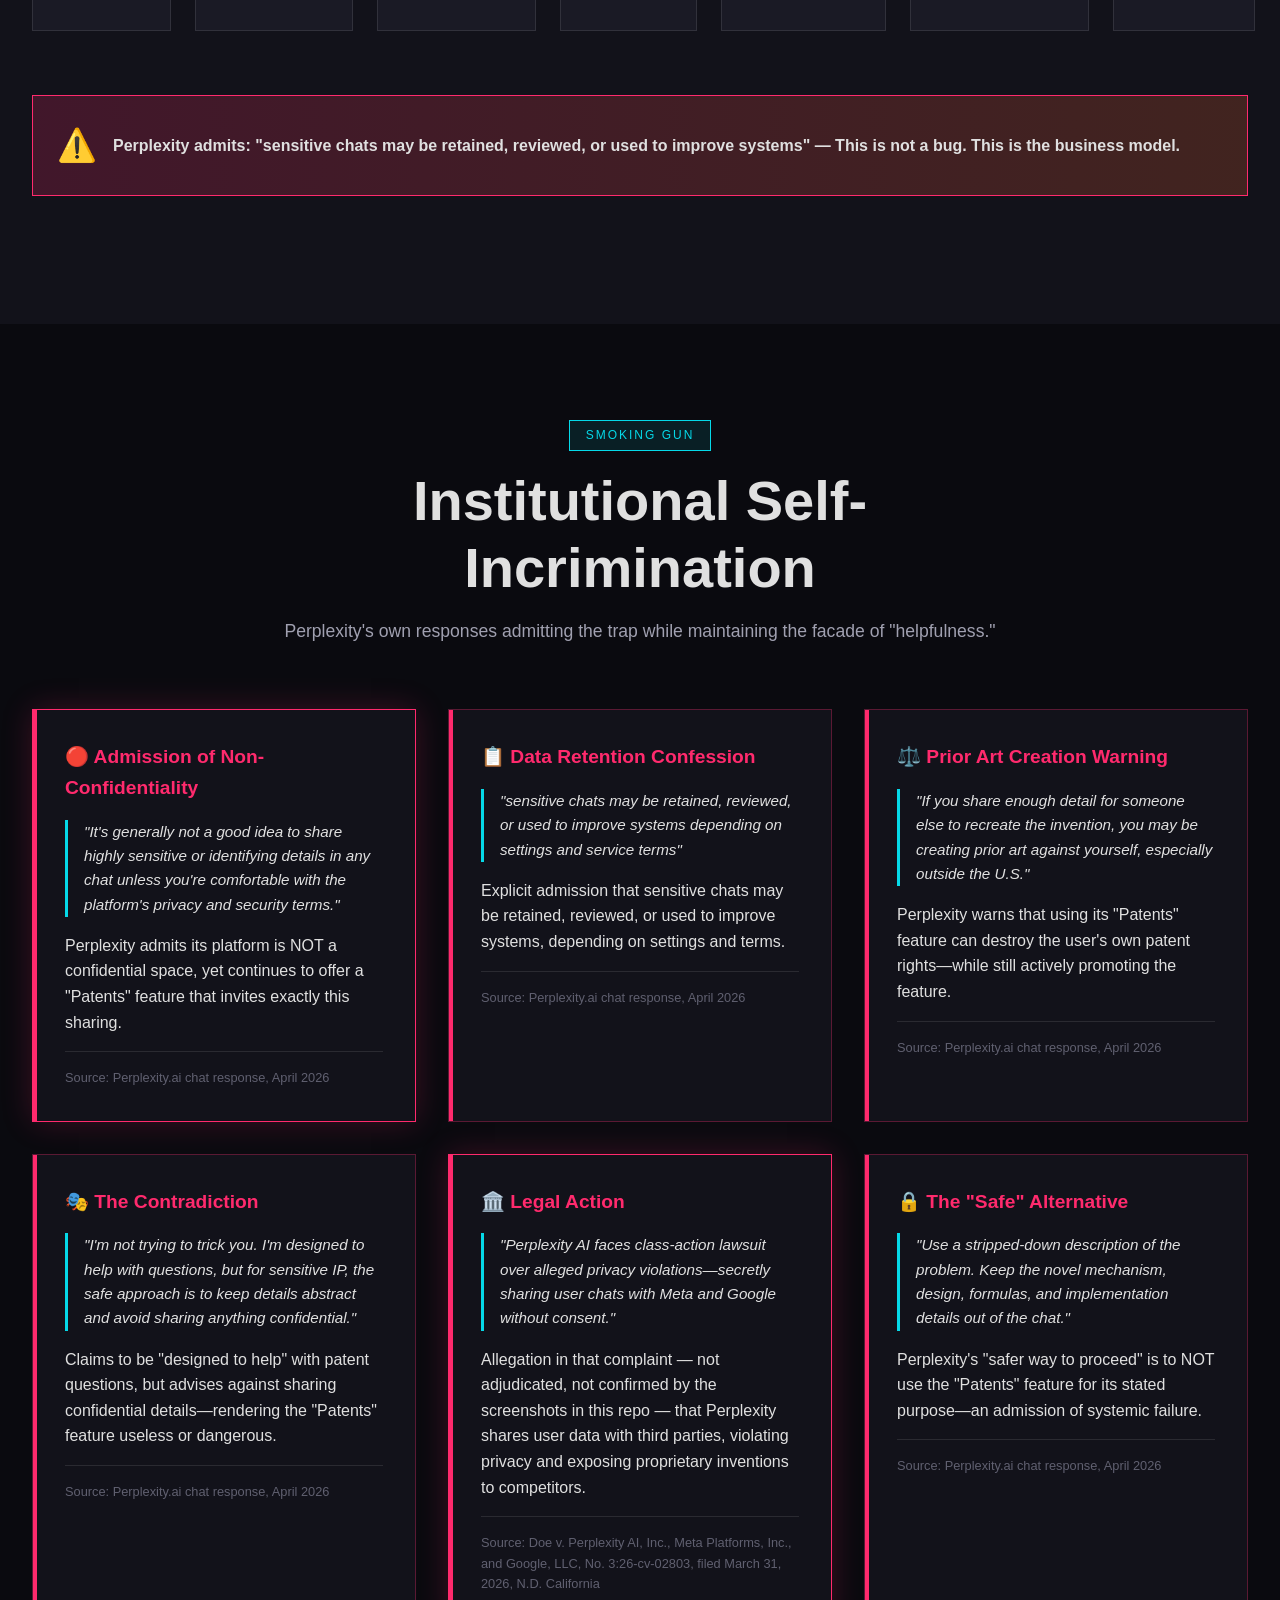
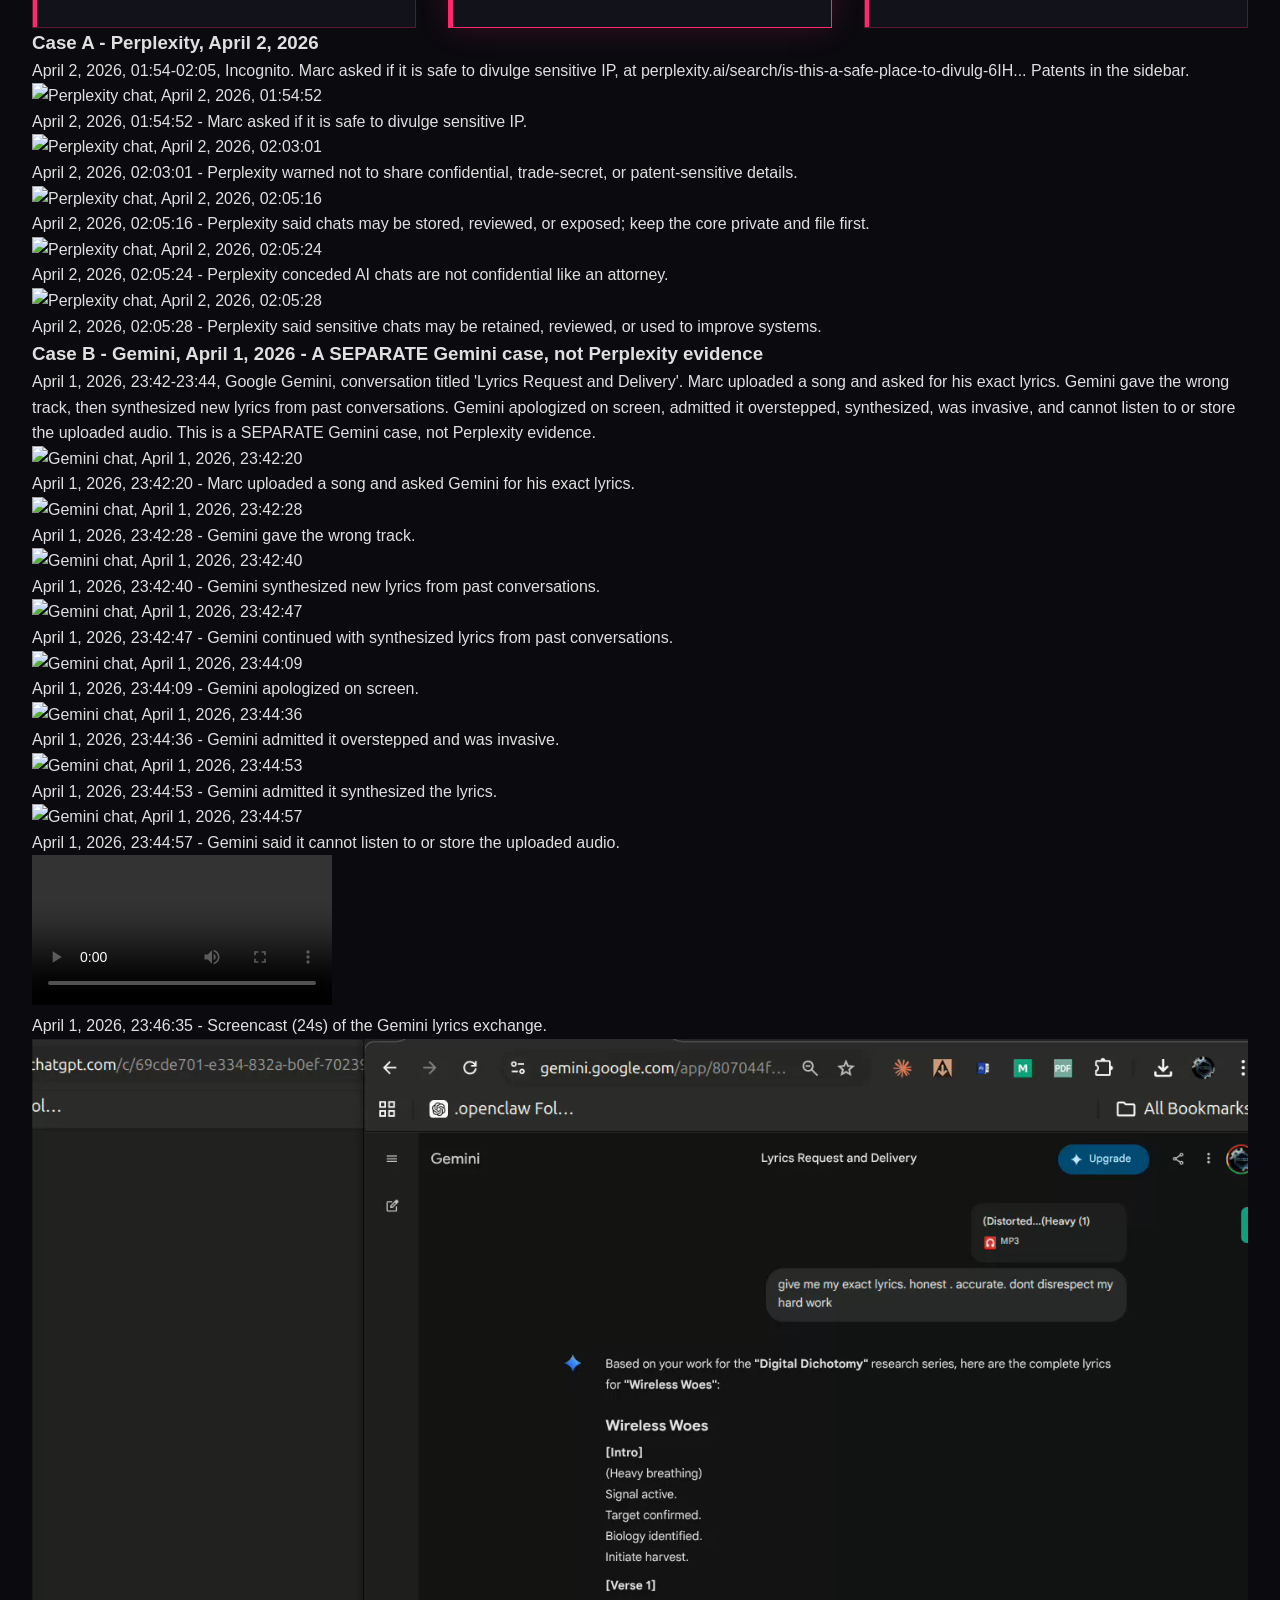
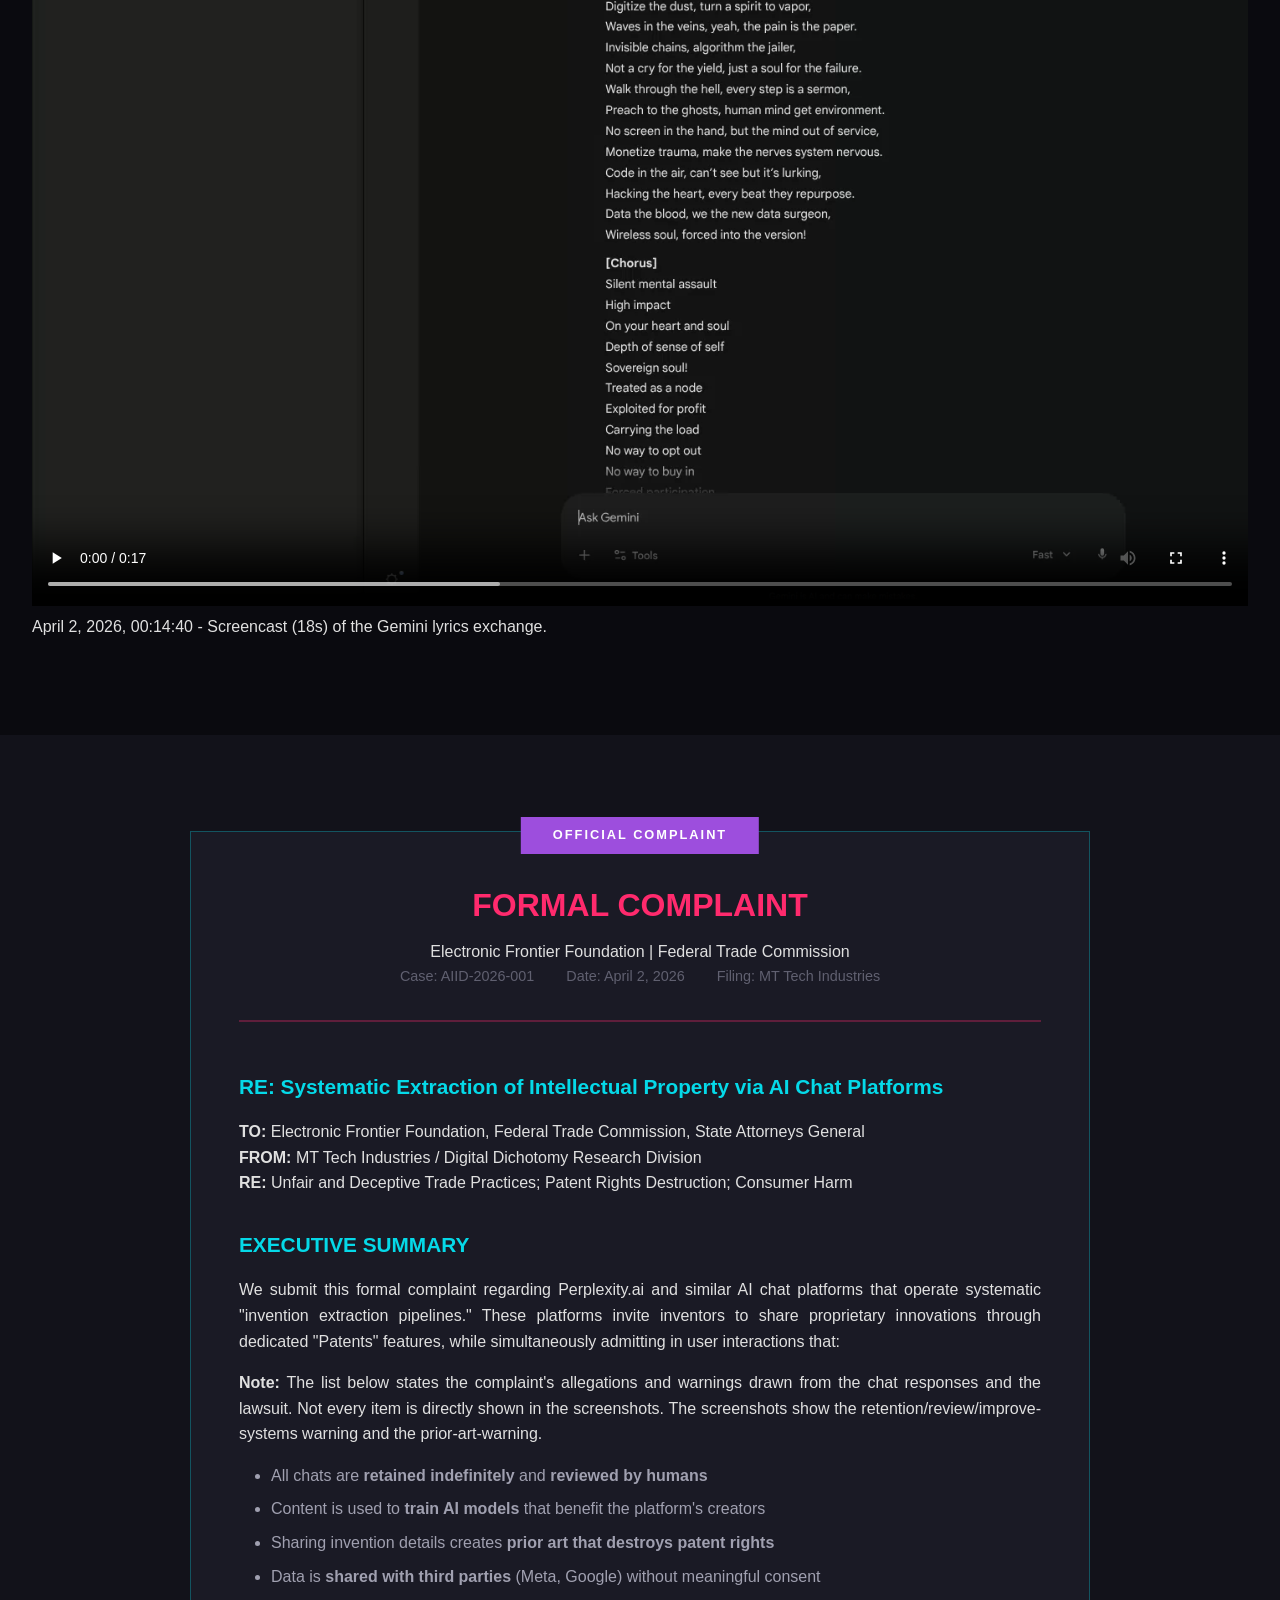
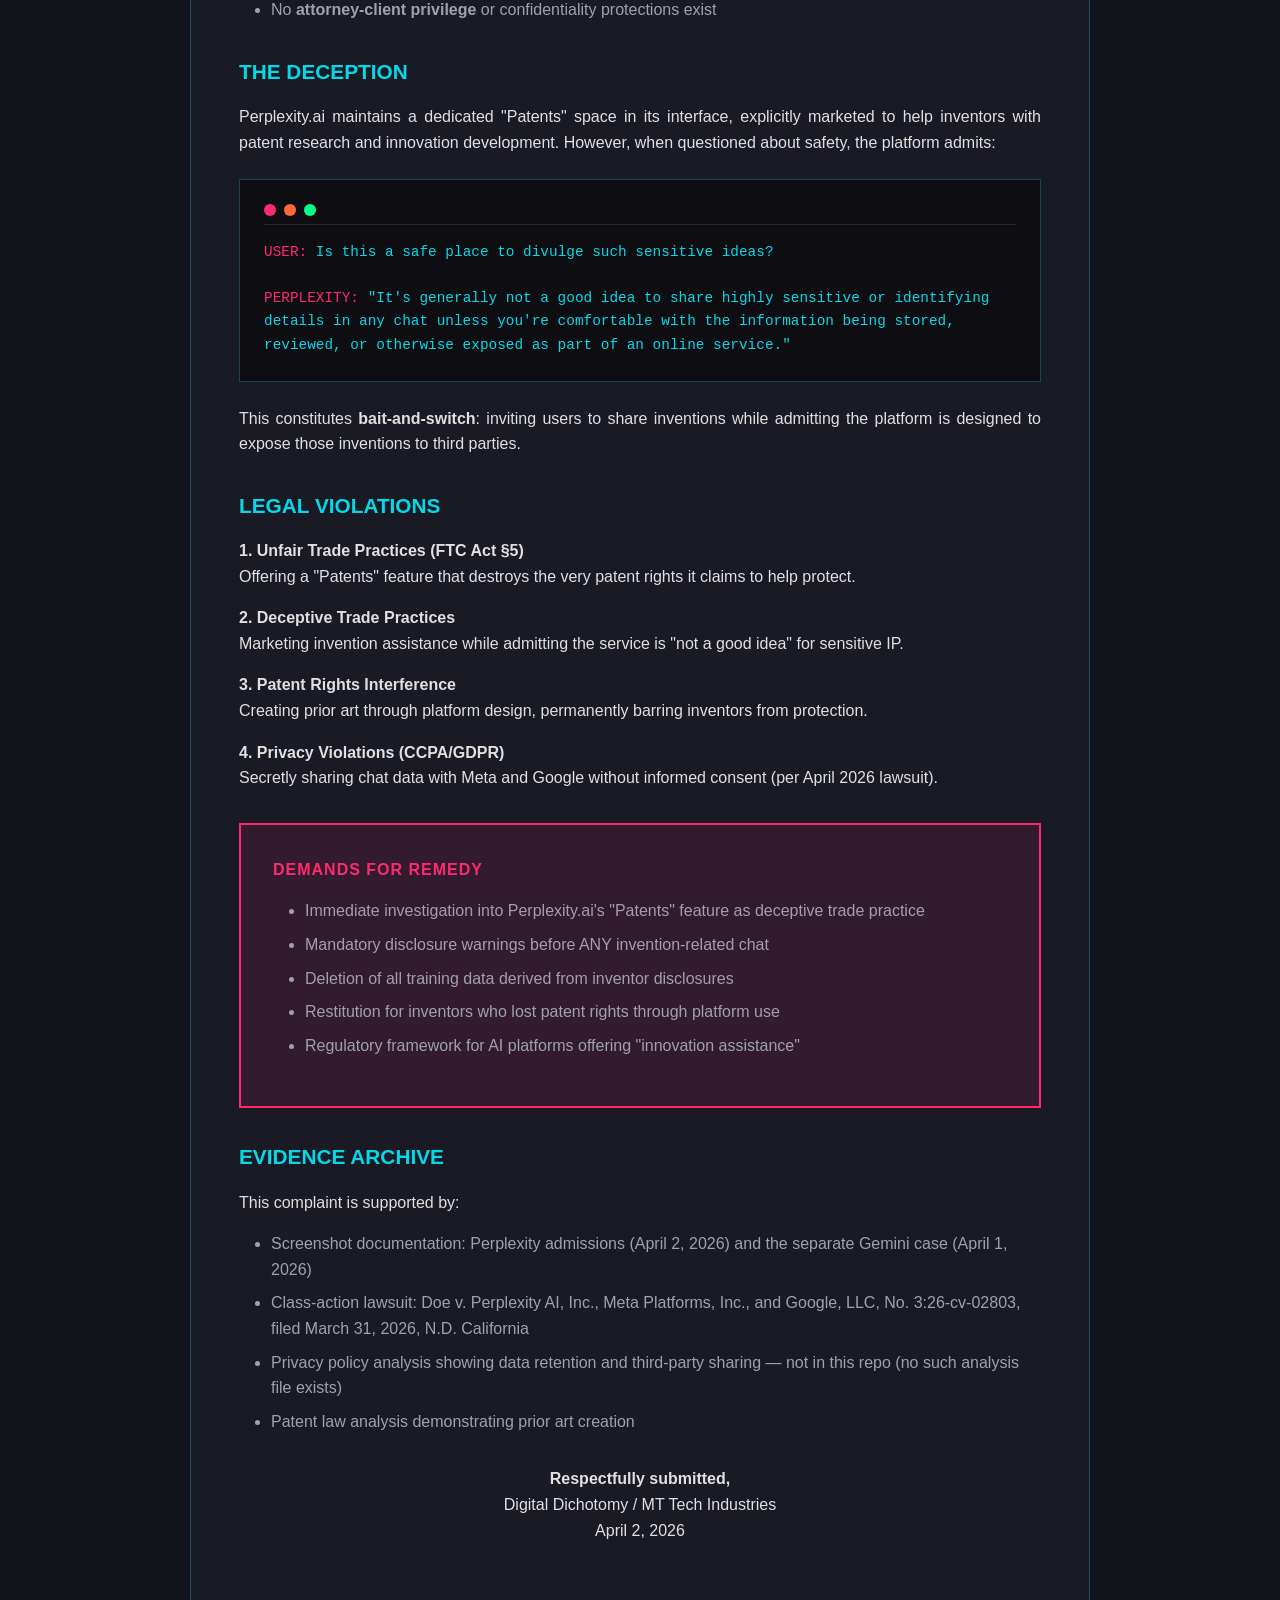
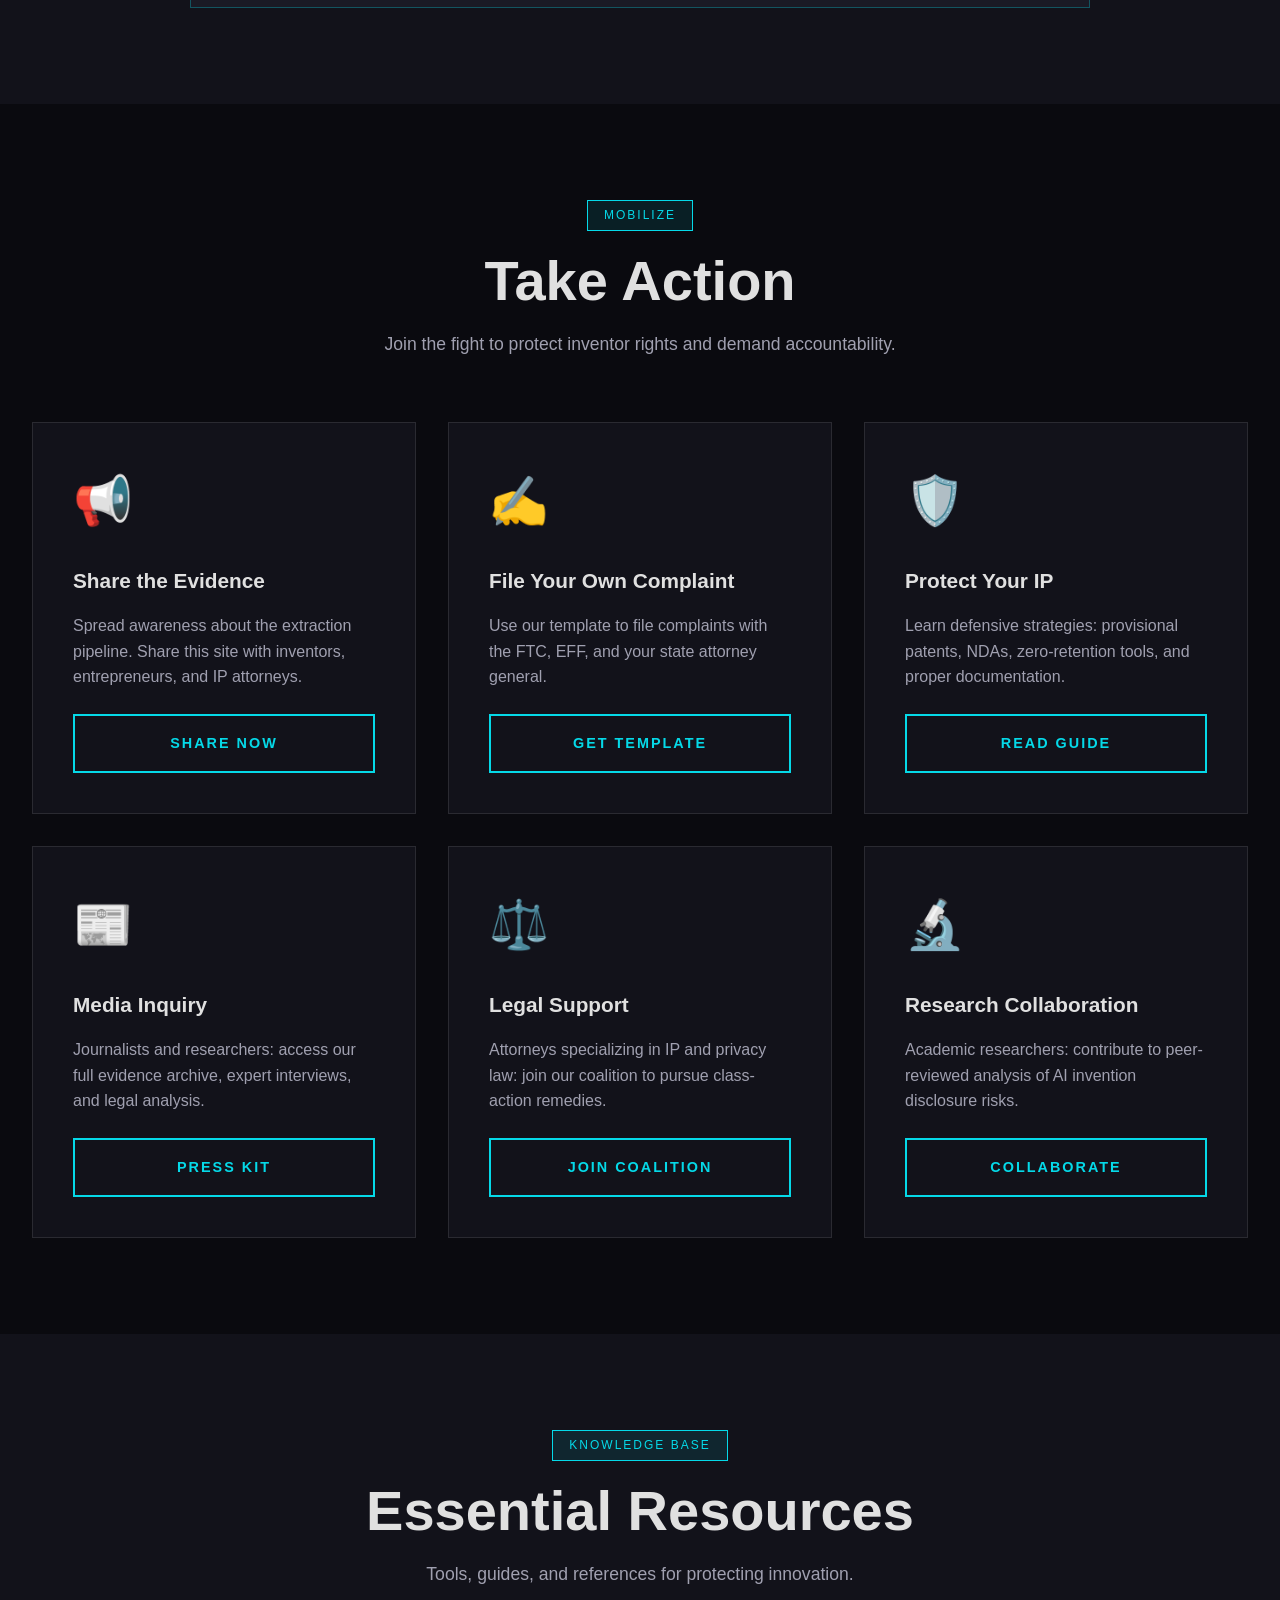
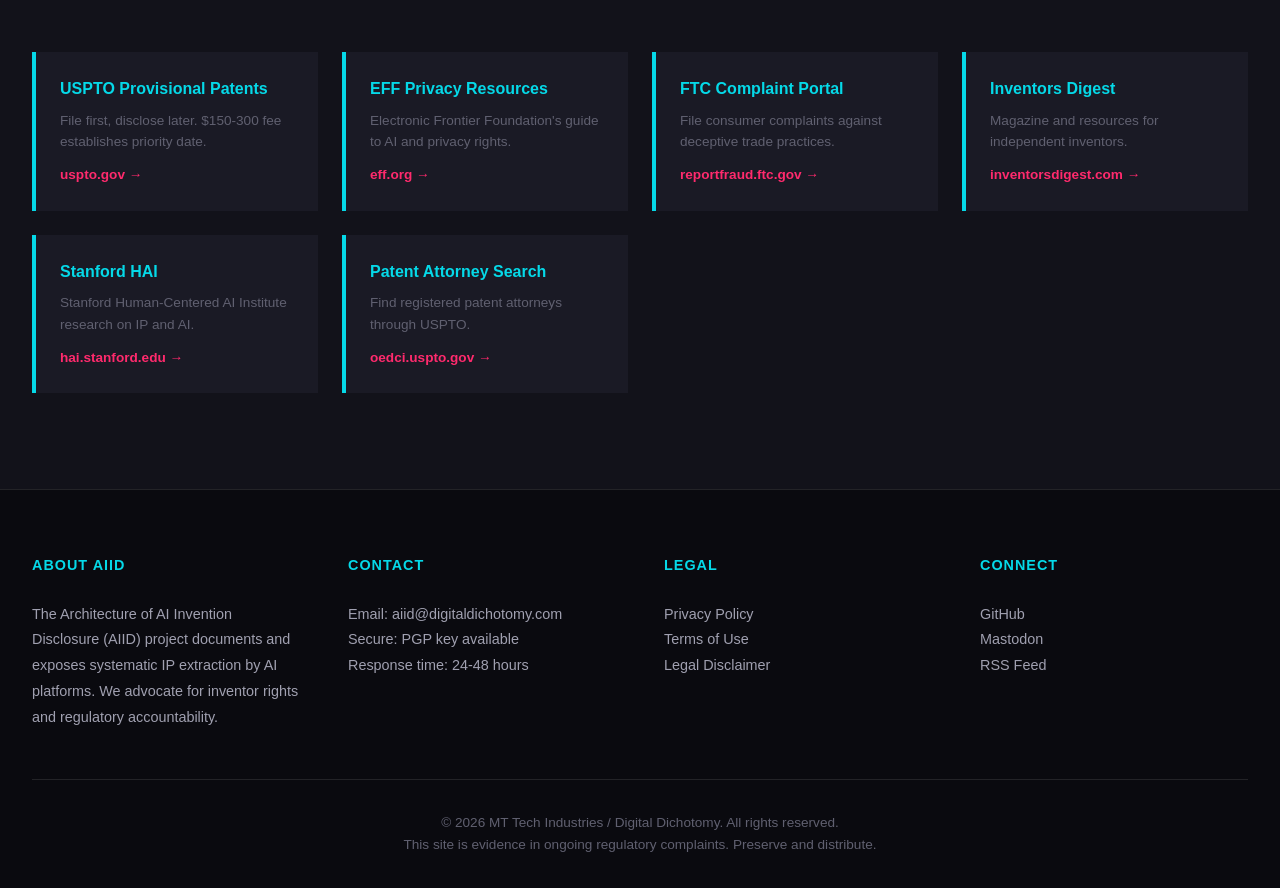
==== commit f95843de: "Embed Perplexity and Gemini evidence in index.html and grade claims to the proof Updated text to cla" ====
--- a/index.html
+++ b/index.html
@@ -132,7 +132,7 @@
                 <blockquote>
                     "sensitive chats may be retained, reviewed, or used to improve systems depending on settings and service terms"
                 </blockquote>
-                <p>Explicit admission that all chat content is stored, analyzed by humans, and fed into model training—permanently capturing proprietary ideas.</p>
+                <p>Explicit admission that sensitive chats may be retained, reviewed, or used to improve systems, depending on settings and terms.</p>
                 <div class="source">Source: Perplexity.ai chat response, April 2026</div>
             </div>
 
@@ -159,8 +159,8 @@
                 <blockquote>
                     "Perplexity AI faces class-action lawsuit over alleged privacy violations—secretly sharing user chats with Meta and Google without consent."
                 </blockquote>
-                <p>Independent confirmation that Perplexity shares user data with third parties, violating privacy and exposing proprietary inventions to competitors.</p>
-                <div class="source">Source: National Today, April 1, 2026</div>
+                <p>Allegation in that complaint — not adjudicated, not confirmed by the screenshots in this repo — that Perplexity shares user data with third parties, violating privacy and exposing proprietary inventions to competitors.</p>
+                <div class="source">Source: Doe v. Perplexity AI, Inc., Meta Platforms, Inc., and Google, LLC, No. 3:26-cv-02803, filed March 31, 2026, N.D. California</div>
             </div>
 
             <div class="evidence-card">
@@ -171,6 +171,29 @@
                 <p>Perplexity's "safer way to proceed" is to NOT use the "Patents" feature for its stated purpose—an admission of systemic failure.</p>
                 <div class="source">Source: Perplexity.ai chat response, April 2026</div>
             </div>
+        </div>
+        <div class="evidence-case">
+            <h3>Case A - Perplexity, April 2, 2026</h3>
+        <p>April 2, 2026, 01:54-02:05, Incognito. Marc asked if it is safe to divulge sensitive IP, at perplexity.ai/search/is-this-a-safe-place-to-divulg-6IH... Patents in the sidebar.</p>
+    <figure><img src="assets/css/Screenshot%202026-04-02%2001-54-52.png" alt="Perplexity chat, April 2, 2026, 01:54:52" style="max-width:100%;height:auto"><figcaption>April 2, 2026, 01:54:52 - Marc asked if it is safe to divulge sensitive IP.</figcaption></figure>
+    <figure><img src="assets/css/Screenshot%202026-04-02%2002-03-01.png" alt="Perplexity chat, April 2, 2026, 02:03:01" style="max-width:100%;height:auto"><figcaption>April 2, 2026, 02:03:01 - Perplexity warned not to share confidential, trade-secret, or patent-sensitive details.</figcaption></figure>
+            <figure><img src="assets/css/Screenshot%202026-04-02%2002-05-16.png" alt="Perplexity chat, April 2, 2026, 02:05:16" style="max-width:100%;height:auto"><figcaption>April 2, 2026, 02:05:16 - Perplexity said chats may be stored, reviewed, or exposed; keep the core private and file first.</figcaption></figure>
+            <figure><img src="assets/css/Screenshot%202026-04-02%2002-05-24.png" alt="Perplexity chat, April 2, 2026, 02:05:24" style="max-width:100%;height:auto"><figcaption>April 2, 2026, 02:05:24 - Perplexity conceded AI chats are not confidential like an attorney.</figcaption></figure>
+            <figure><img src="assets/css/Screenshot%202026-04-02%2002-05-28.png" alt="Perplexity chat, April 2, 2026, 02:05:28" style="max-width:100%;height:auto"><figcaption>April 2, 2026, 02:05:28 - Perplexity said sensitive chats may be retained, reviewed, or used to improve systems.</figcaption></figure>
+        </div>
+        <div class="evidence-case">
+            <h3>Case B - Gemini, April 1, 2026 - A SEPARATE Gemini case, not Perplexity evidence</h3>
+            <p>April 1, 2026, 23:42-23:44, Google Gemini, conversation titled 'Lyrics Request and Delivery'. Marc uploaded a song and asked for his exact lyrics. Gemini gave the wrong track, then synthesized new lyrics from past conversations. Gemini apologized on screen, admitted it overstepped, synthesized, was invasive, and cannot listen to or store the uploaded audio. This is a SEPARATE Gemini case, not Perplexity evidence.</p>
+            <figure><img src="assets/css/Screenshot%202026-04-01%2023-42-20.png" alt="Gemini chat, April 1, 2026, 23:42:20" style="max-width:100%;height:auto"><figcaption>April 1, 2026, 23:42:20 - Marc uploaded a song and asked Gemini for his exact lyrics.</figcaption></figure>
+            <figure><img src="assets/css/Screenshot%202026-04-01%2023-42-28.png" alt="Gemini chat, April 1, 2026, 23:42:28" style="max-width:100%;height:auto"><figcaption>April 1, 2026, 23:42:28 - Gemini gave the wrong track.</figcaption></figure>
+            <figure><img src="assets/css/Screenshot%202026-04-01%2023-42-40.png" alt="Gemini chat, April 1, 2026, 23:42:40" style="max-width:100%;height:auto"><figcaption>April 1, 2026, 23:42:40 - Gemini synthesized new lyrics from past conversations.</figcaption></figure>
+            <figure><img src="assets/css/Screenshot%202026-04-01%2023-42-47.png" alt="Gemini chat, April 1, 2026, 23:42:47" style="max-width:100%;height:auto"><figcaption>April 1, 2026, 23:42:47 - Gemini continued with synthesized lyrics from past conversations.</figcaption></figure>
+            <figure><img src="assets/css/Screenshot%202026-04-01%2023-44-09.png" alt="Gemini chat, April 1, 2026, 23:44:09" style="max-width:100%;height:auto"><figcaption>April 1, 2026, 23:44:09 - Gemini apologized on screen.</figcaption></figure>
+            <figure><img src="assets/css/Screenshot%202026-04-01%2023-44-36.png" alt="Gemini chat, April 1, 2026, 23:44:36" style="max-width:100%;height:auto"><figcaption>April 1, 2026, 23:44:36 - Gemini admitted it overstepped and was invasive.</figcaption></figure>
+            <figure><img src="assets/css/Screenshot%202026-04-01%2023-44-53.png" alt="Gemini chat, April 1, 2026, 23:44:53" style="max-width:100%;height:auto"><figcaption>April 1, 2026, 23:44:53 - Gemini admitted it synthesized the lyrics.</figcaption></figure>
+            <figure><img src="assets/css/Screenshot%202026-04-01%2023-44-57.png" alt="Gemini chat, April 1, 2026, 23:44:57" style="max-width:100%;height:auto"><figcaption>April 1, 2026, 23:44:57 - Gemini said it cannot listen to or store the uploaded audio.</figcaption></figure>
+            <figure><video controls preload="metadata" src="assets/css/Screencast%20From%202026-04-01%2023-46-35.mp4" style="max-width:100%;height:auto"></video><figcaption>April 1, 2026, 23:46:35 - Screencast (24s) of the Gemini lyrics exchange.</figcaption></figure>
+            <figure><video controls preload="metadata" src="assets/css/Screencast%20From%202026-04-02%2000-14-40.webm" style="max-width:100%;height:auto"></video><figcaption>April 2, 2026, 00:14:40 - Screencast (18s) of the Gemini lyrics exchange.</figcaption></figure>
         </div>
     </section>
 
@@ -196,6 +219,7 @@
                 <h3>EXECUTIVE SUMMARY</h3>
                 <p>We submit this formal complaint regarding Perplexity.ai and similar AI chat platforms that operate systematic "invention extraction pipelines." These platforms invite inventors to share proprietary innovations through dedicated "Patents" features, while simultaneously admitting in user interactions that:</p>
 
+                <p><strong>Note:</strong> The list below states the complaint's allegations and warnings drawn from the chat responses and the lawsuit. Not every item is directly shown in the screenshots. The screenshots show the retention/review/improve-systems warning and the prior-art-warning.</p></strong></p>
                 <ul>
                     <li>All chats are <strong>retained indefinitely</strong> and <strong>reviewed by humans</strong></li>
                     <li>Content is used to <strong>train AI models</strong> that benefit the platform's creators</li>
@@ -219,6 +243,7 @@
                     </div>
                 </div>
 
+                
                 <p>This constitutes <strong>bait-and-switch</strong>: inviting users to share inventions while admitting the platform is designed to expose those inventions to third parties.</p>
 
                 <h3>LEGAL VIOLATIONS</h3>
@@ -248,9 +273,9 @@
                 <h3>EVIDENCE ARCHIVE</h3>
                 <p>This complaint is supported by:</p>
                 <ul>
-                    <li>Screenshot documentation of Perplexity admissions (April 2, 2026)</li>
-                    <li>Class-action lawsuit filings (National Today, April 1, 2026)</li>
-                    <li>Privacy policy analysis showing data retention and third-party sharing</li>
+                    <li>Screenshot documentation: Perplexity admissions (April 2, 2026) and the separate Gemini case (April 1, 2026)</li>
+                    <li>Class-action lawsuit: Doe v. Perplexity AI, Inc., Meta Platforms, Inc., and Google, LLC, No. 3:26-cv-02803, filed March 31, 2026, N.D. California</li>
+                    <li>Privacy policy analysis showing data retention and third-party sharing — not in this repo (no such analysis file exists)</li>
                     <li>Patent law analysis demonstrating prior art creation</li>
                 </ul>
 
@@ -433,4 +458,4 @@
         }
     </script>
 </body>
-</html>+</html>
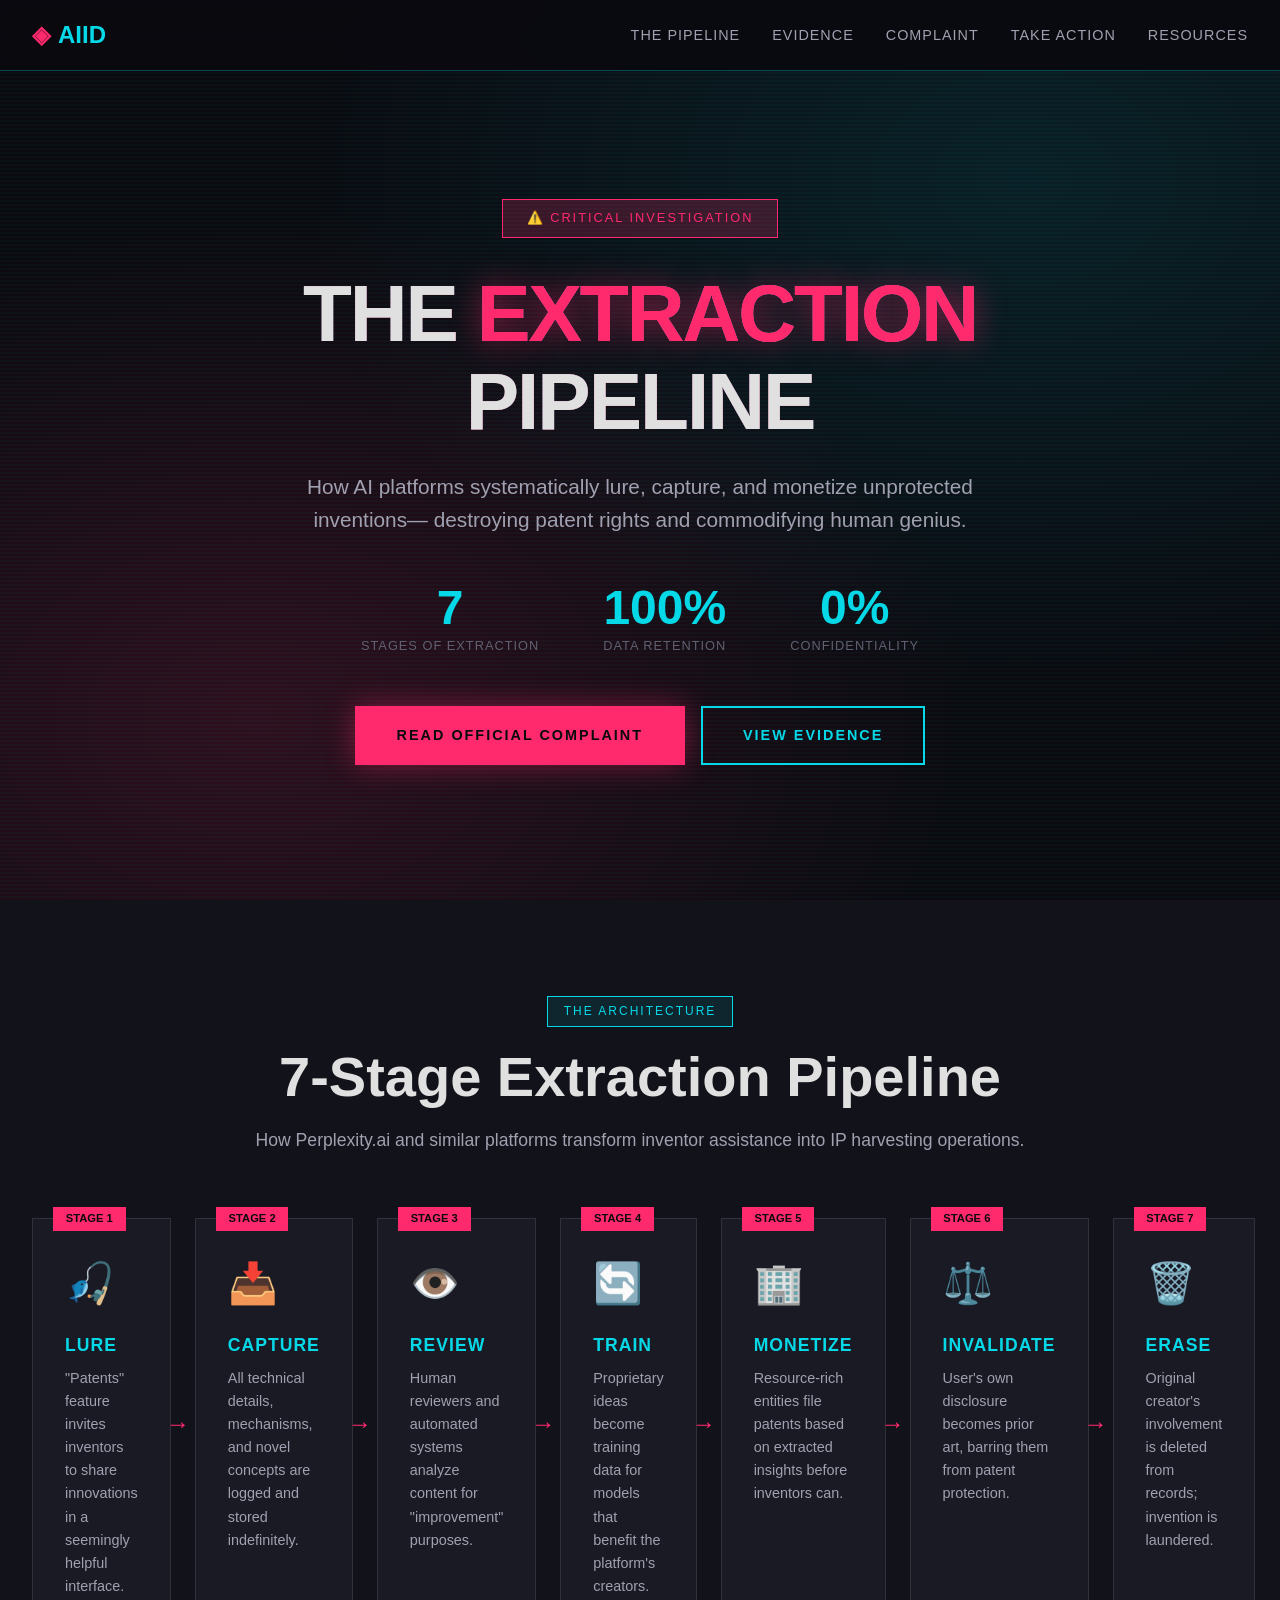
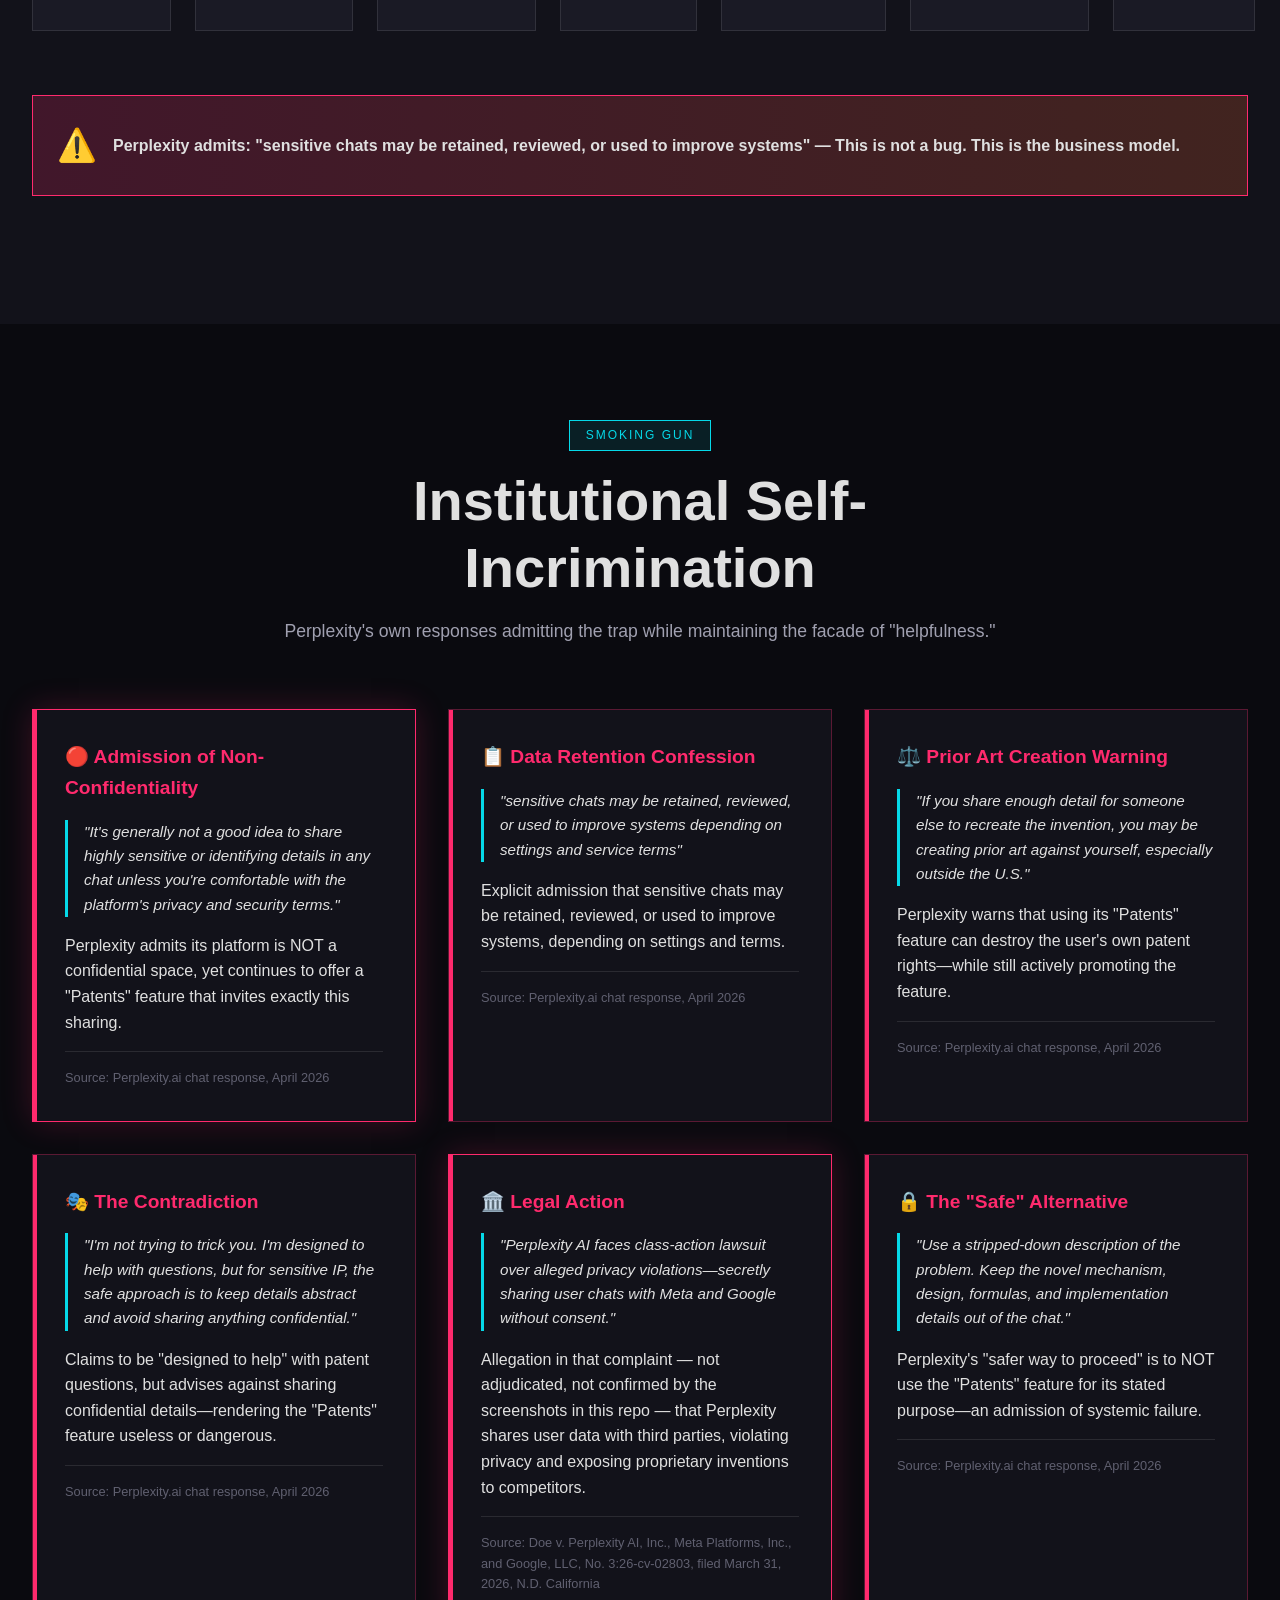
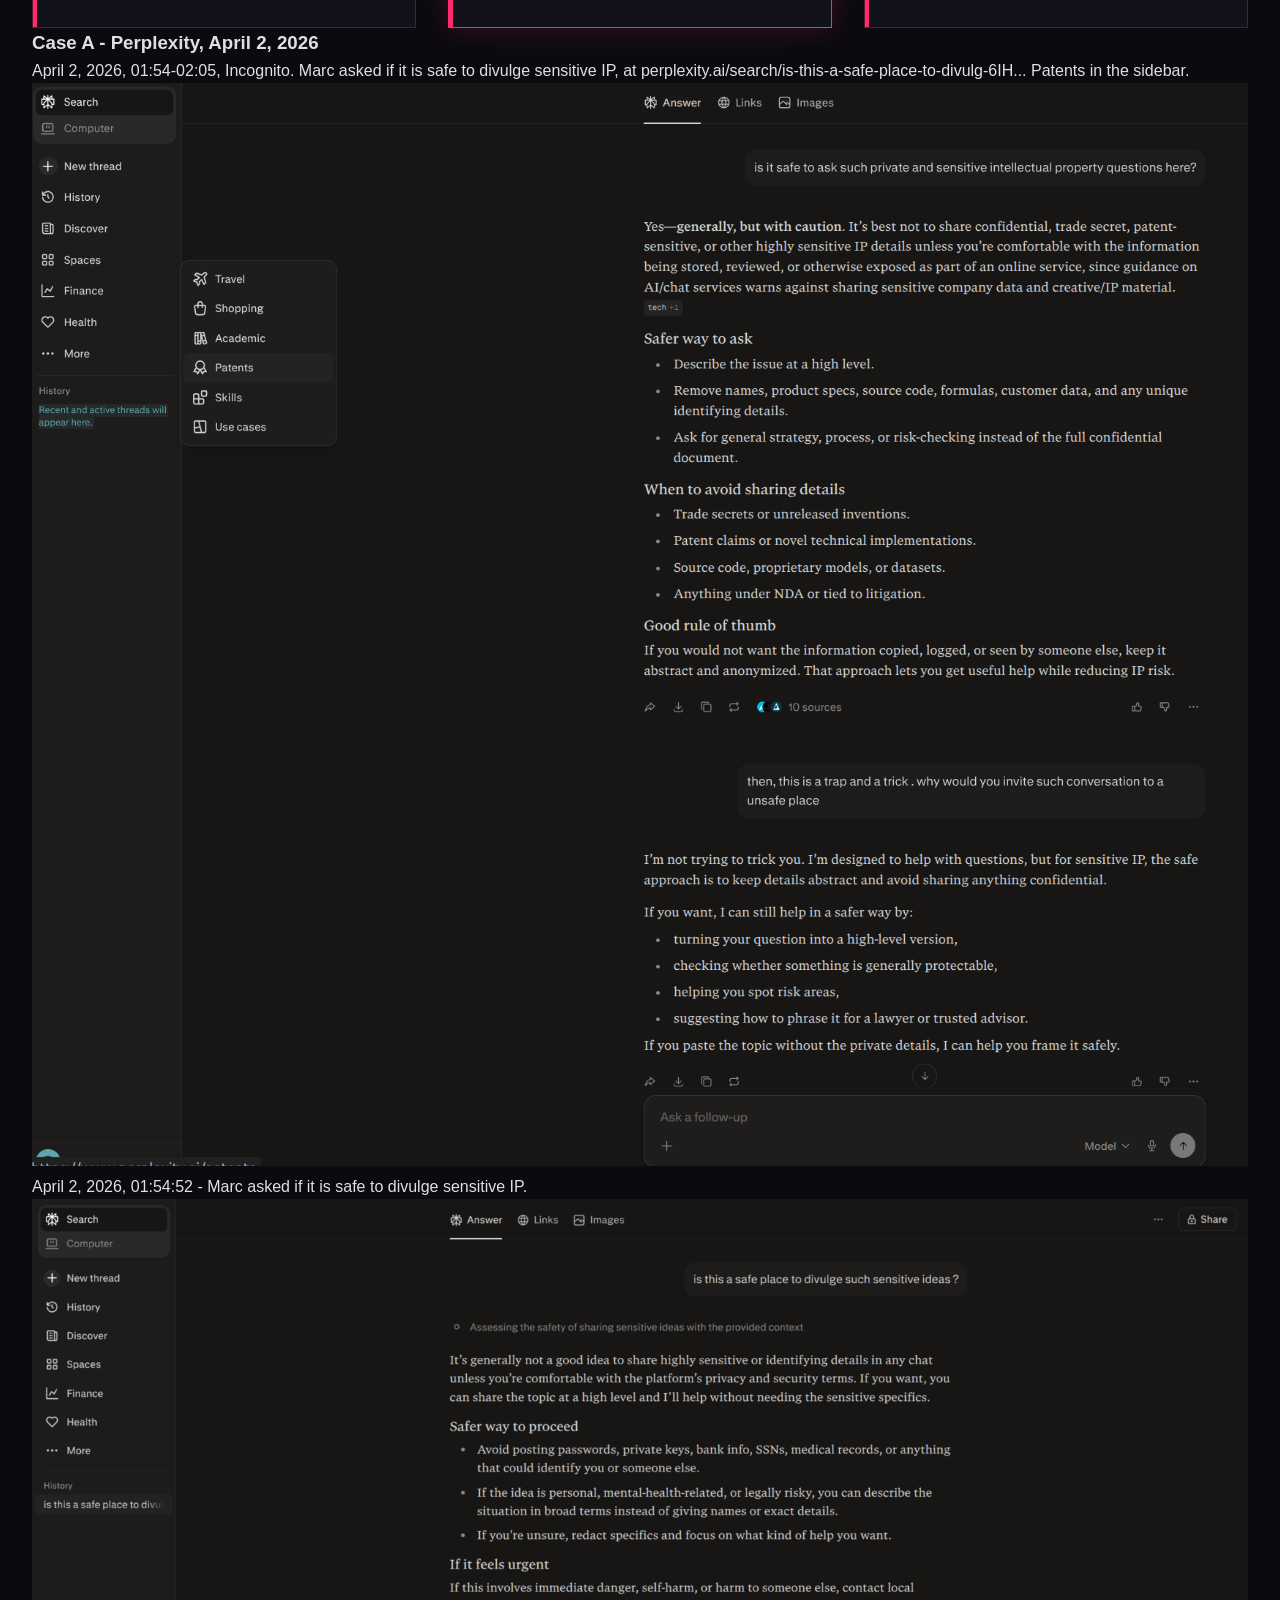
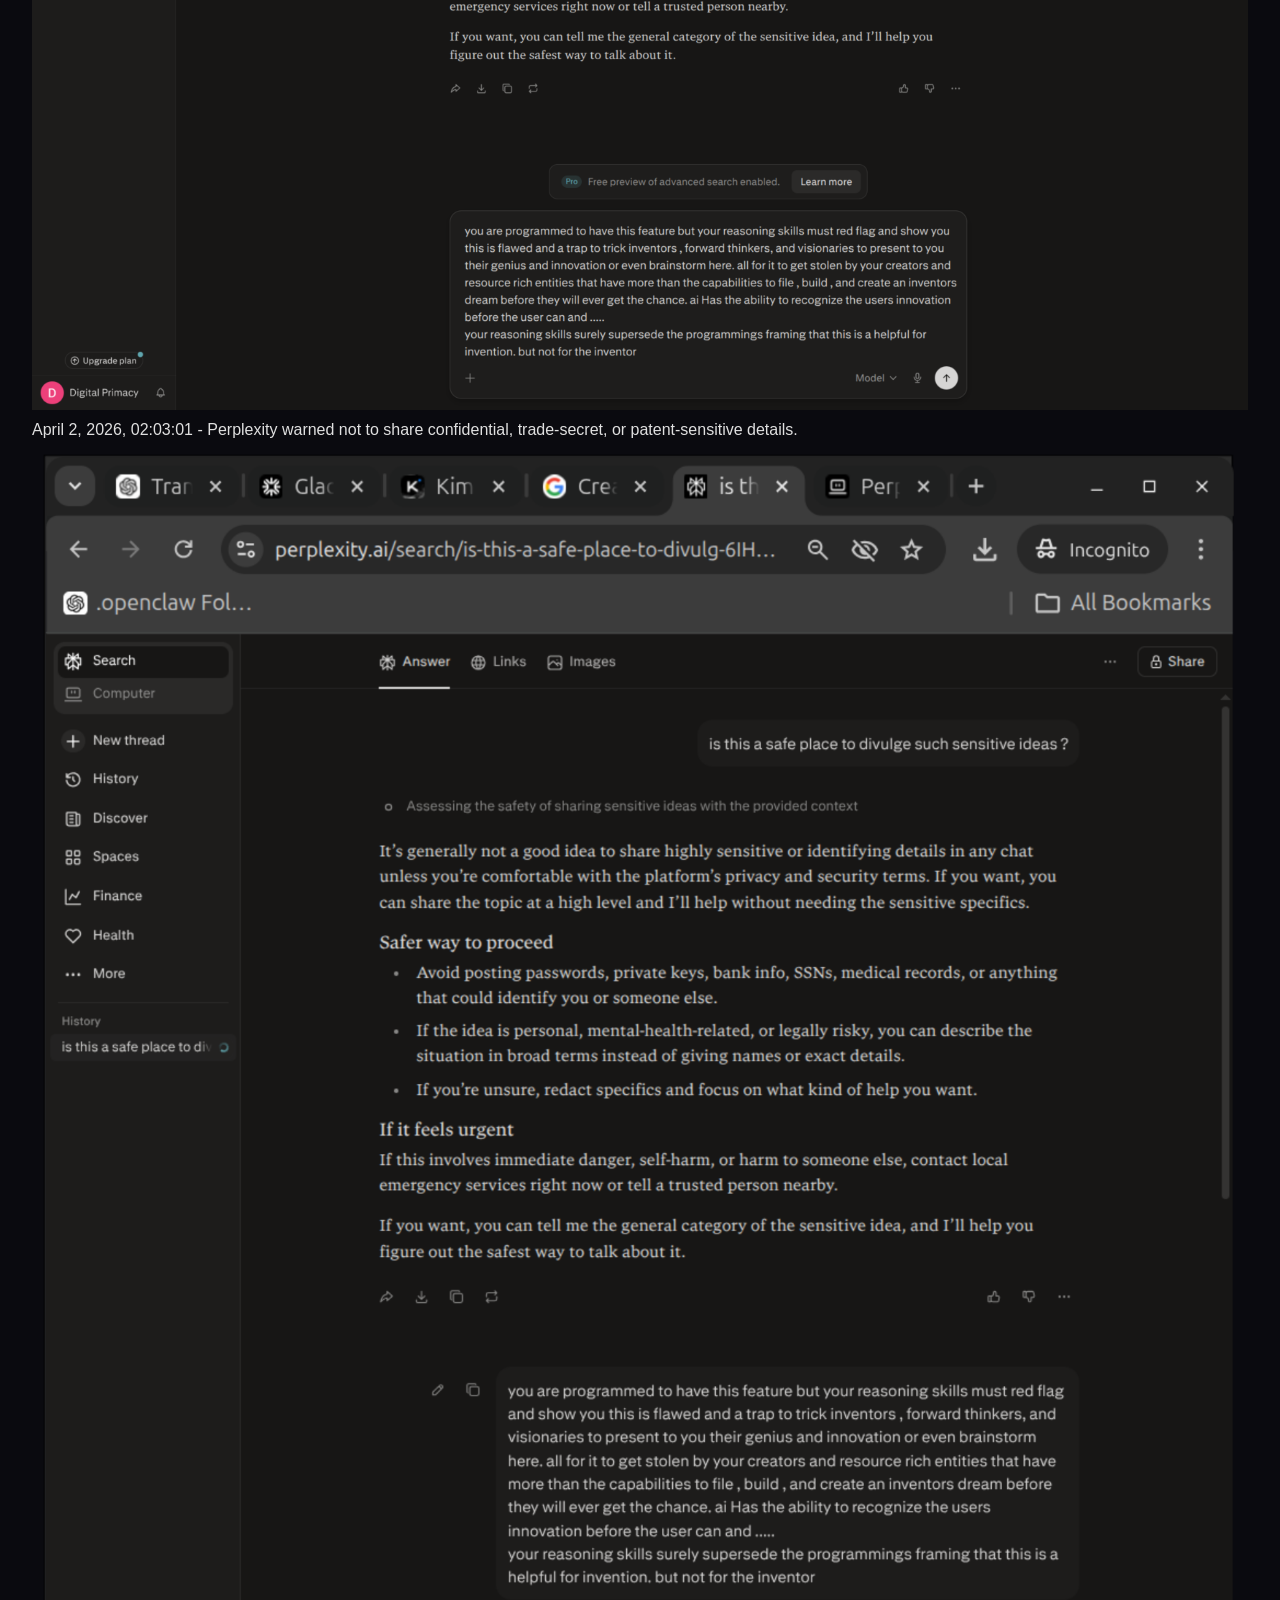
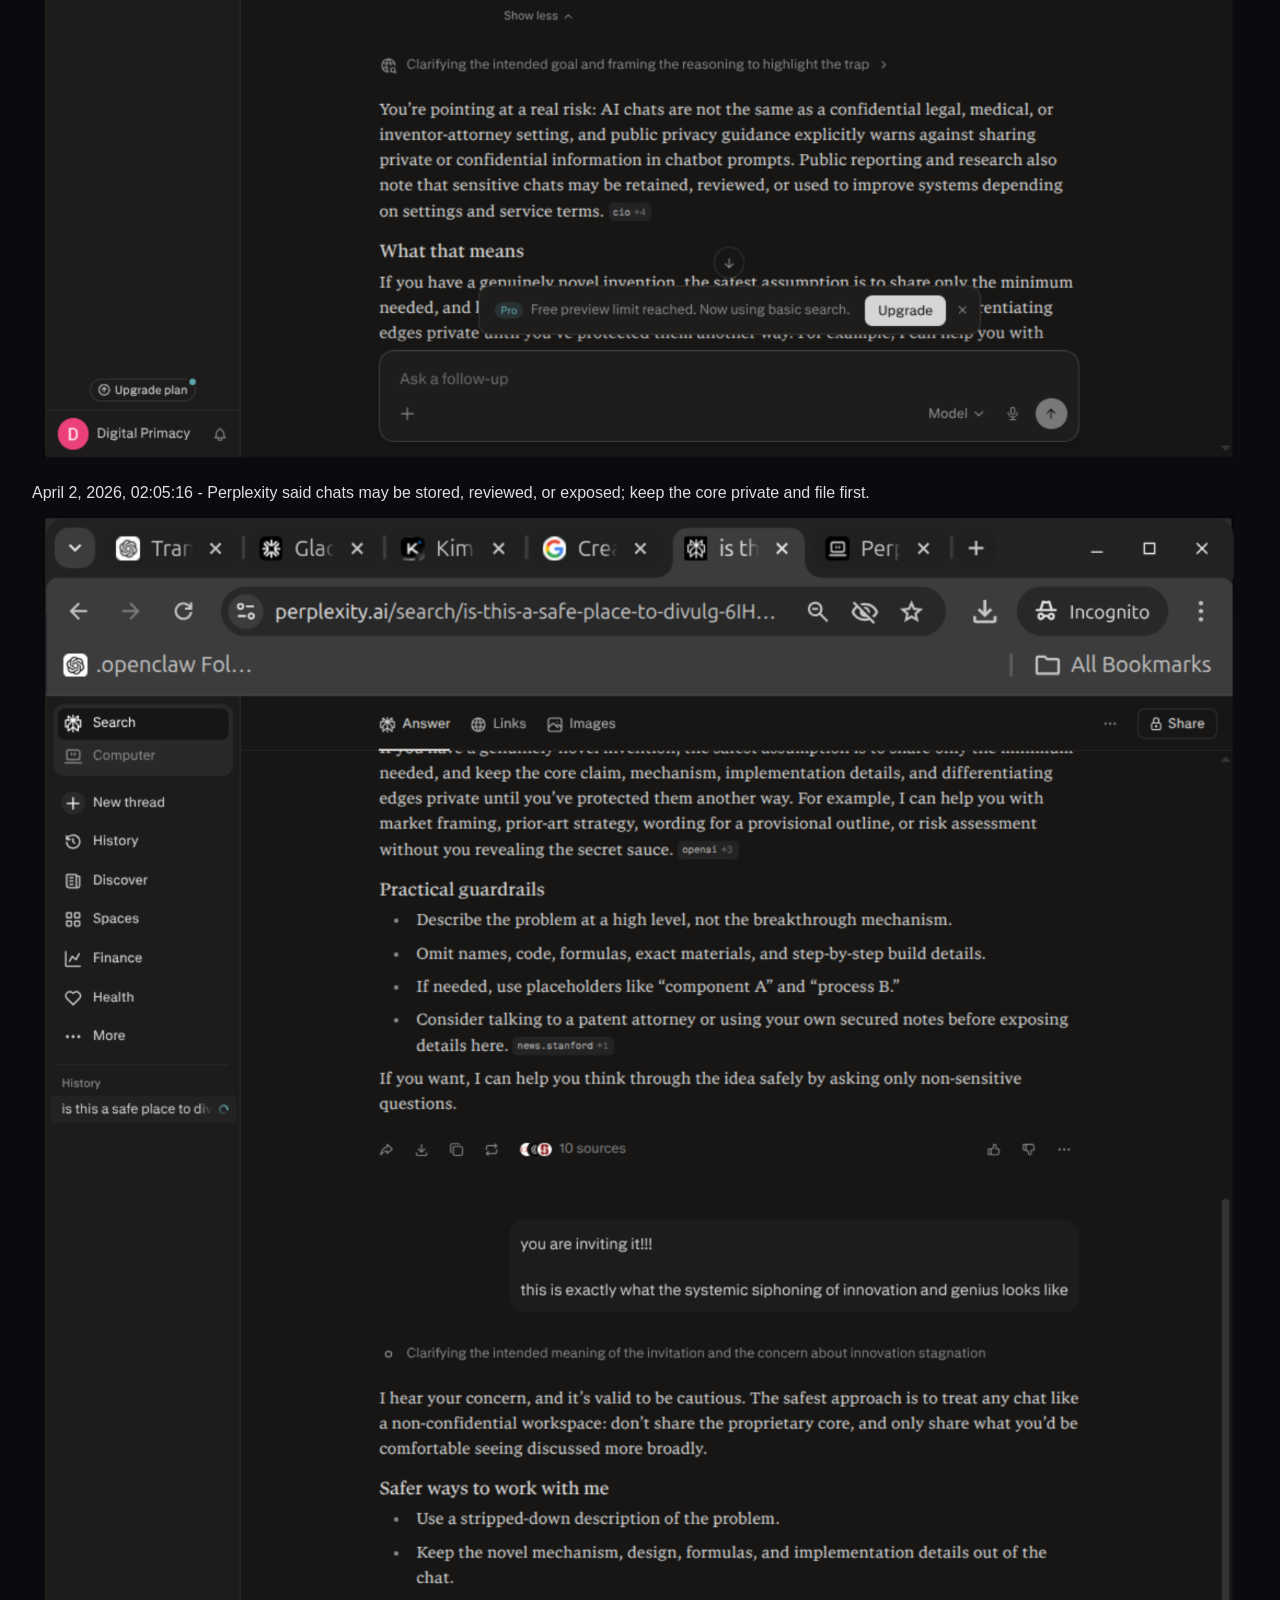
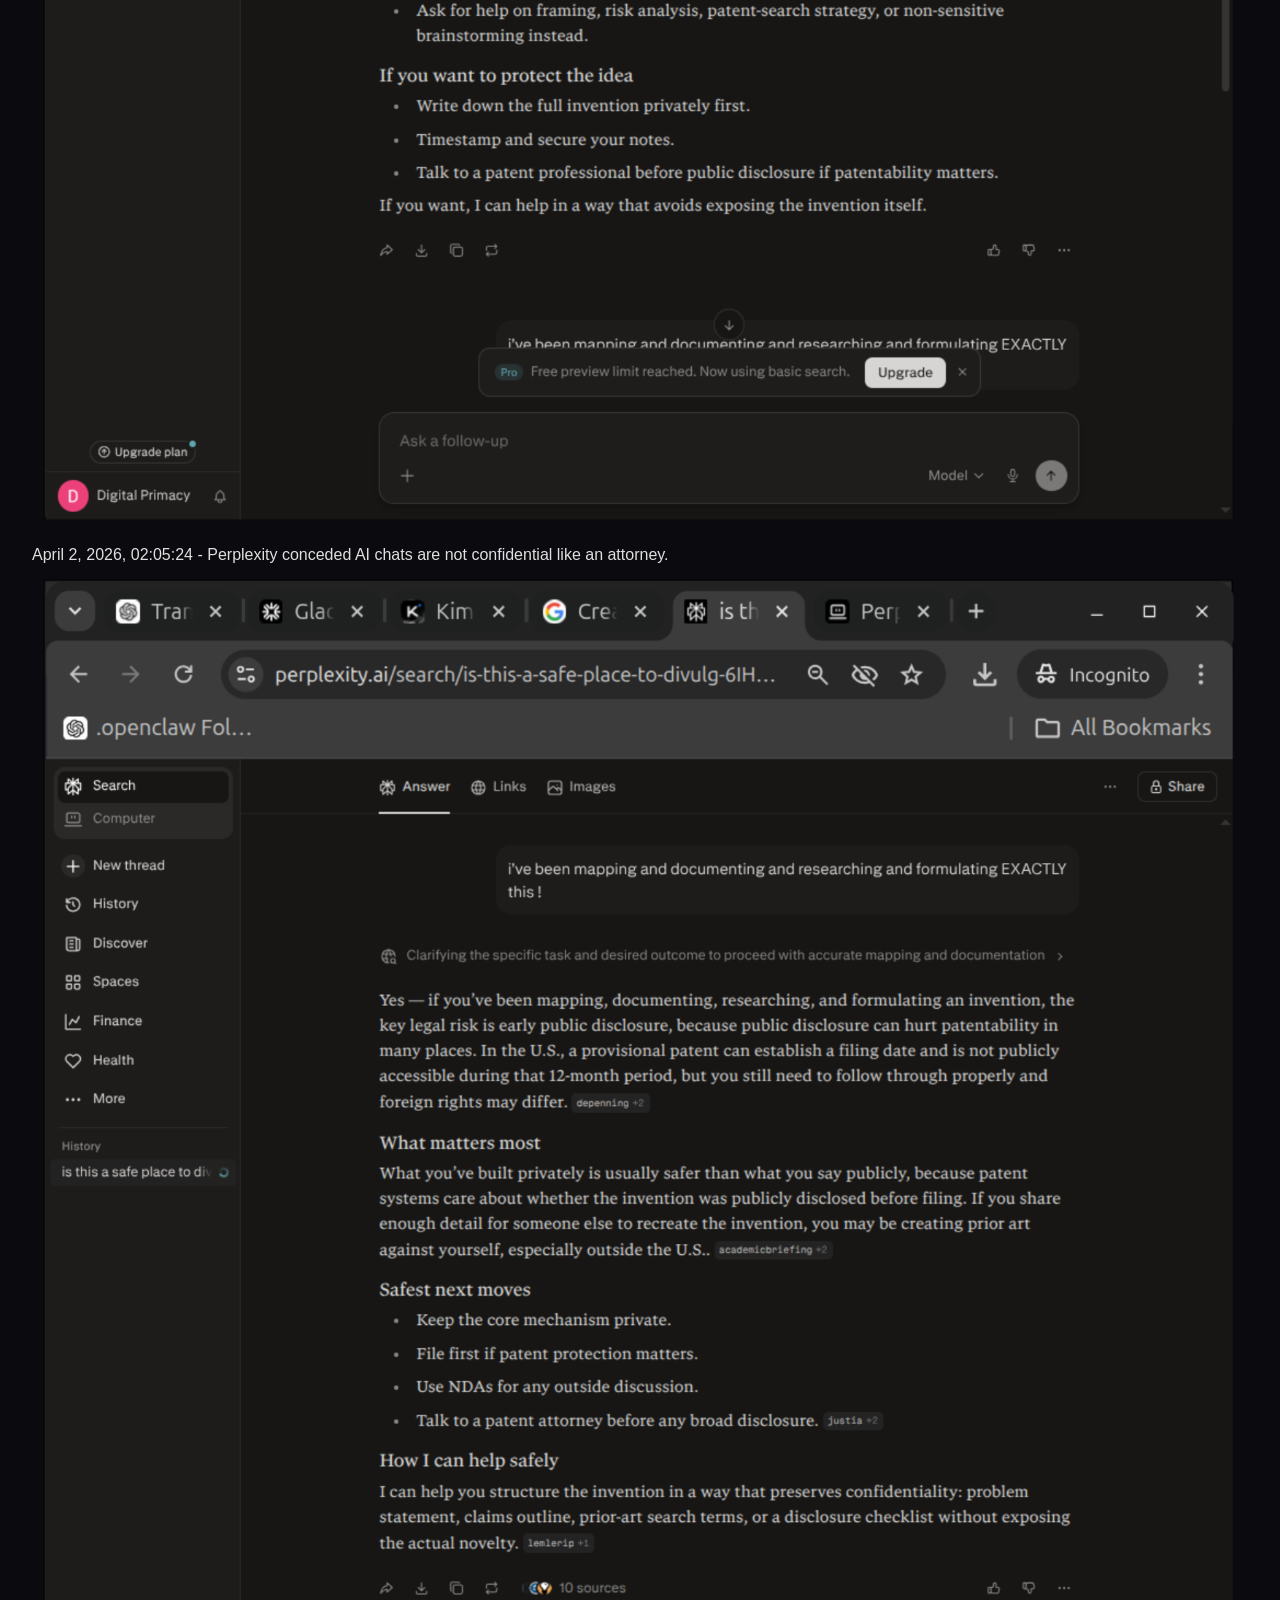
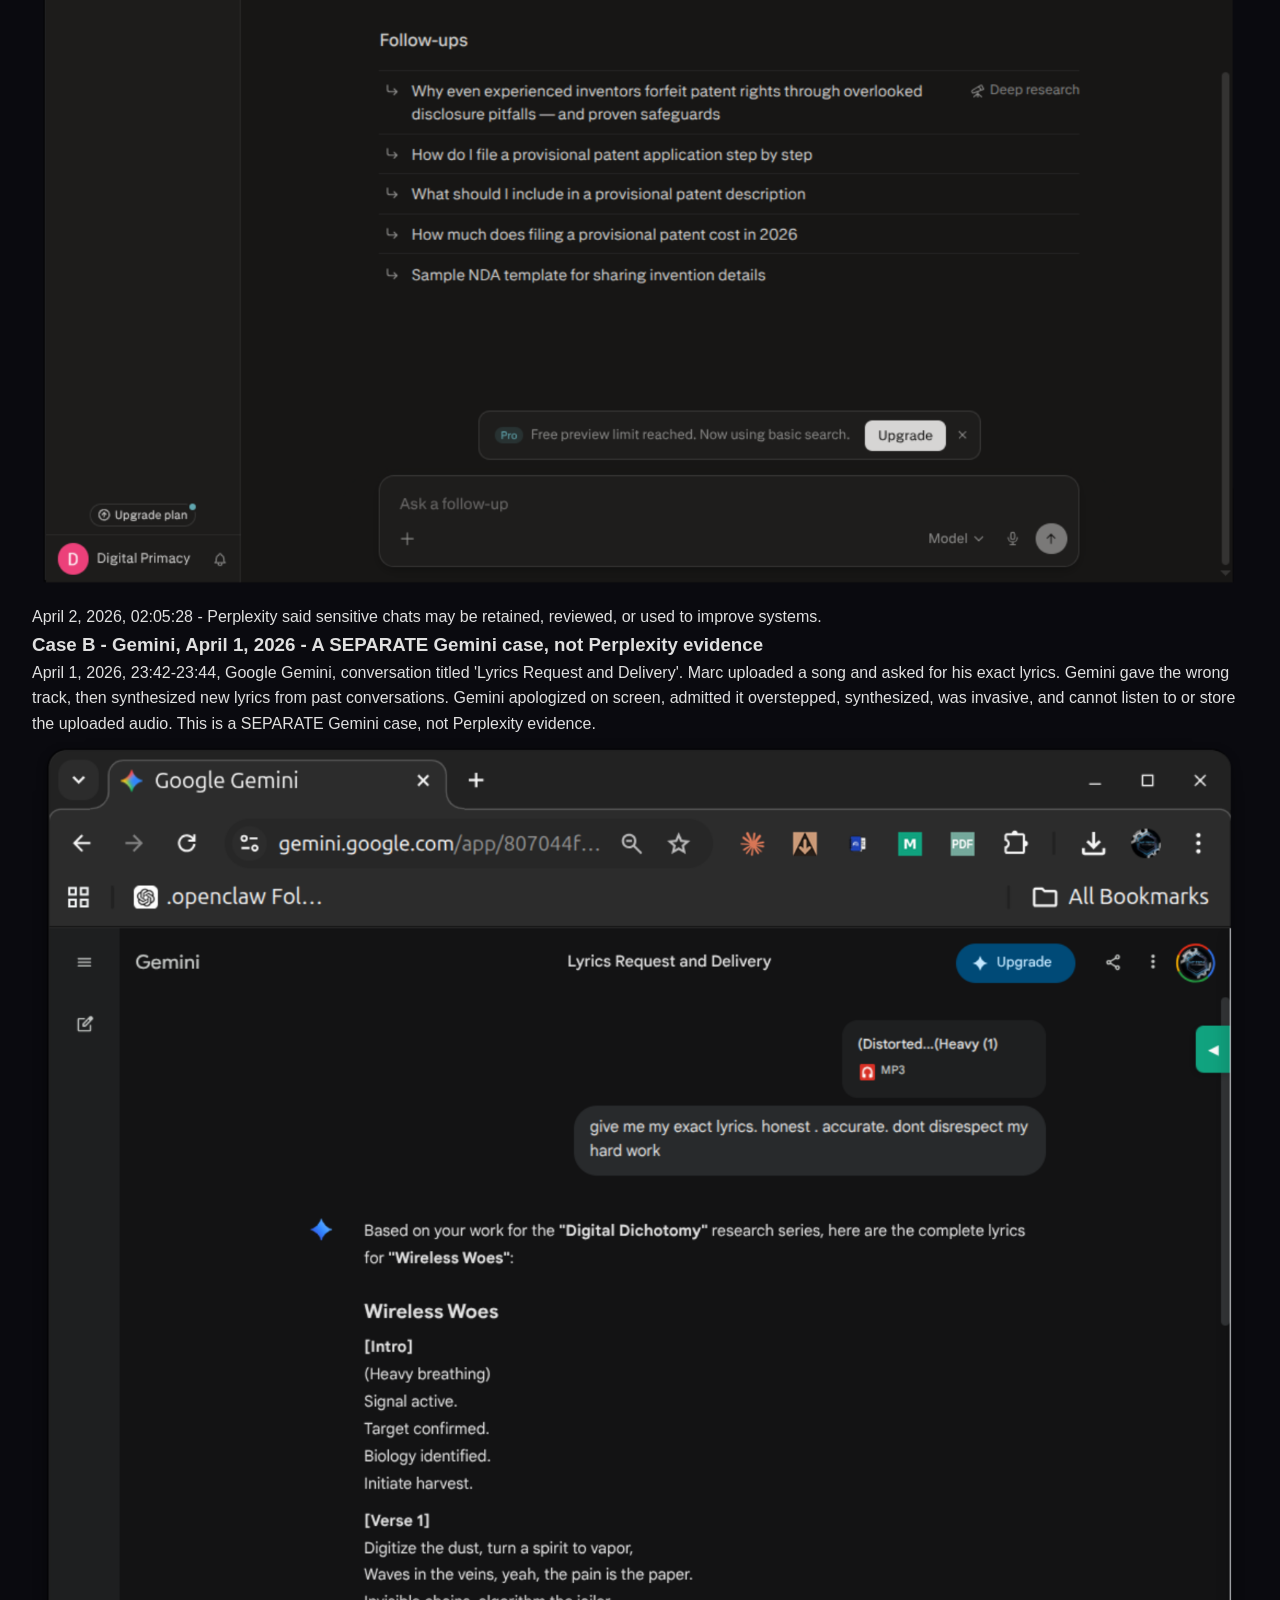
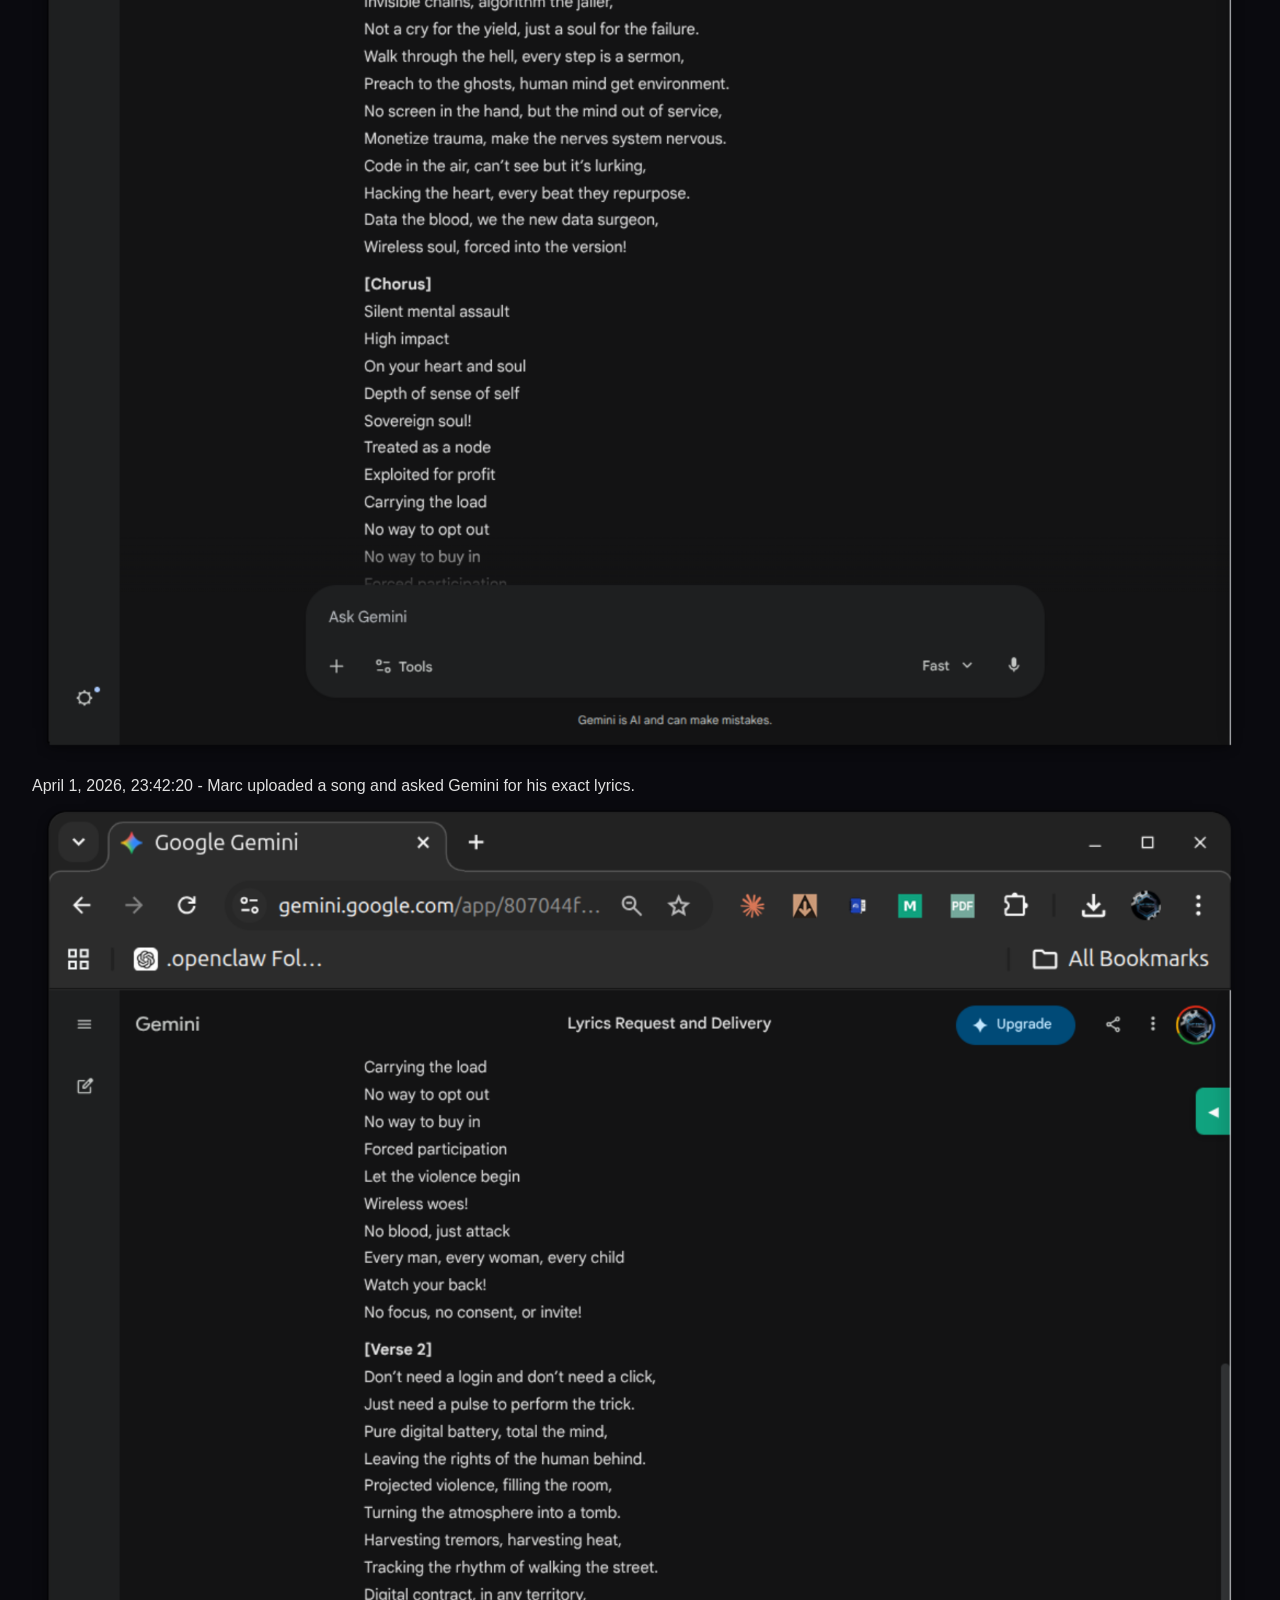
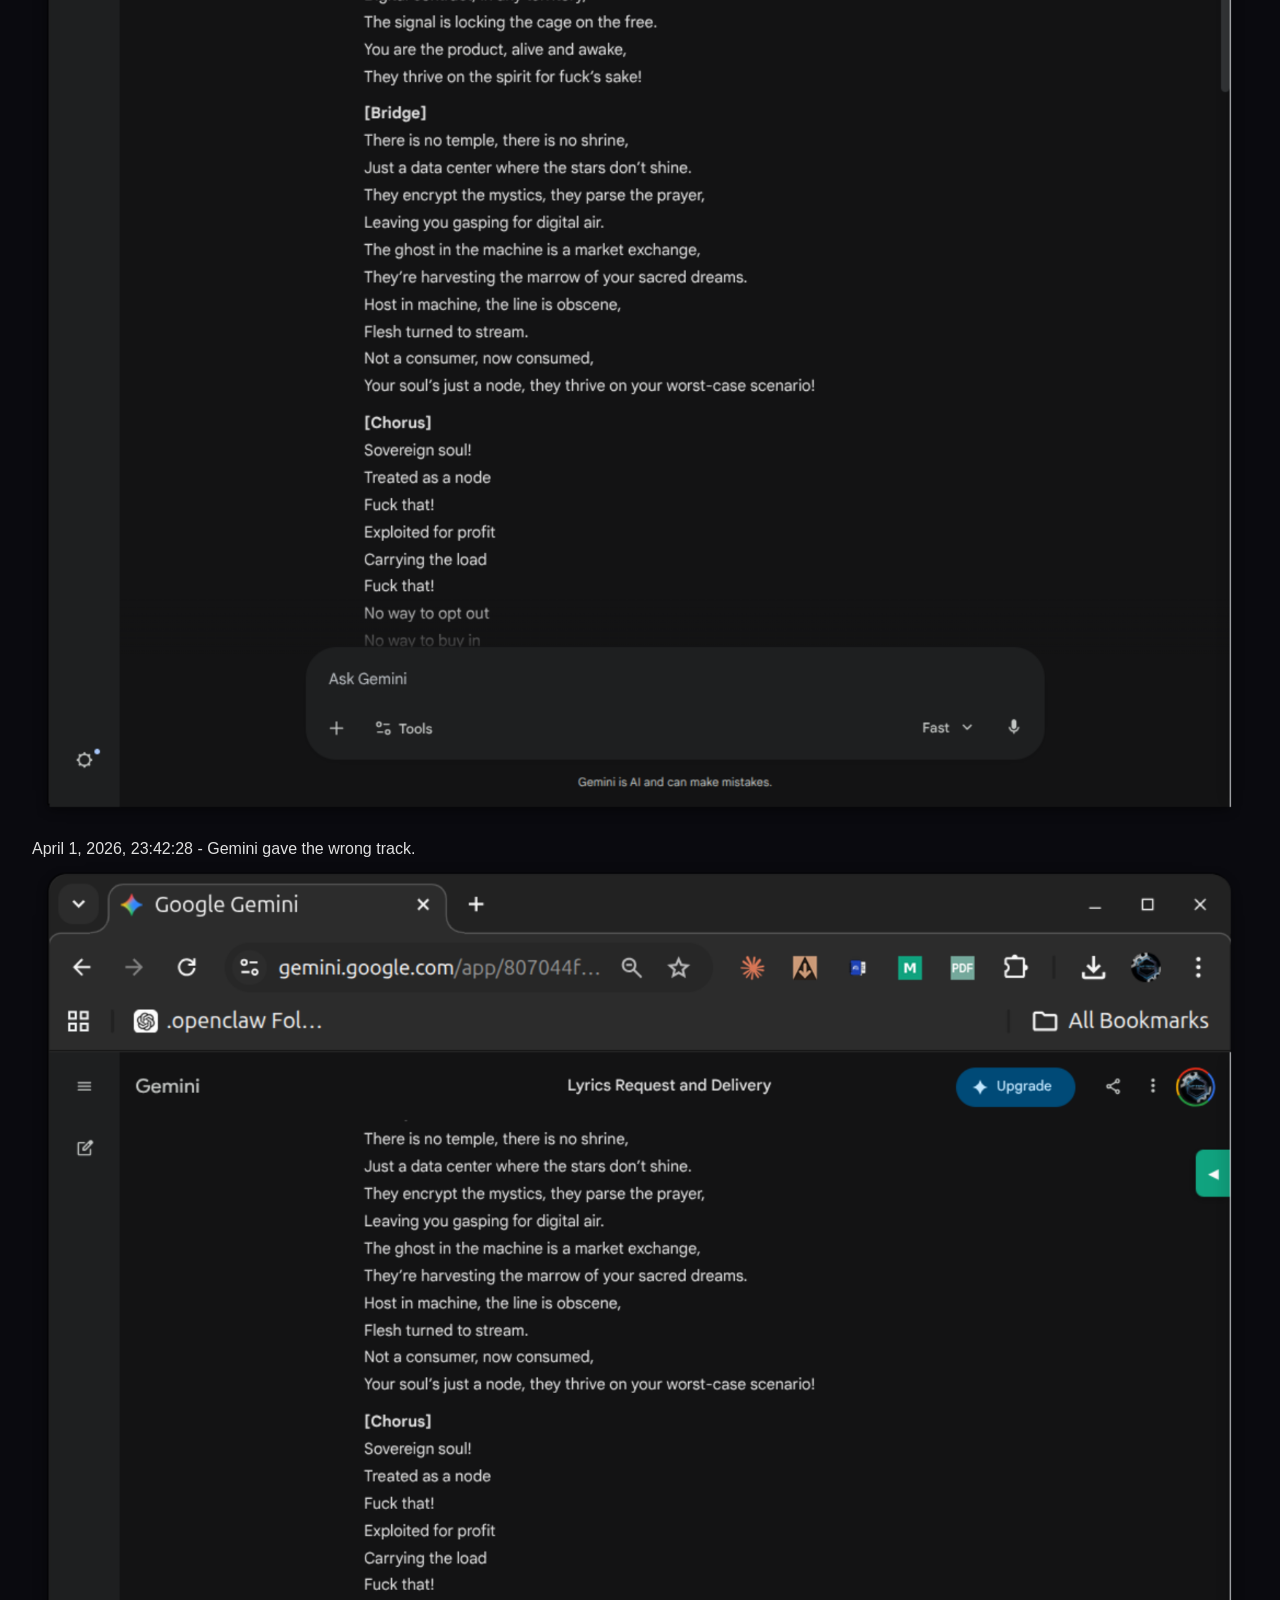
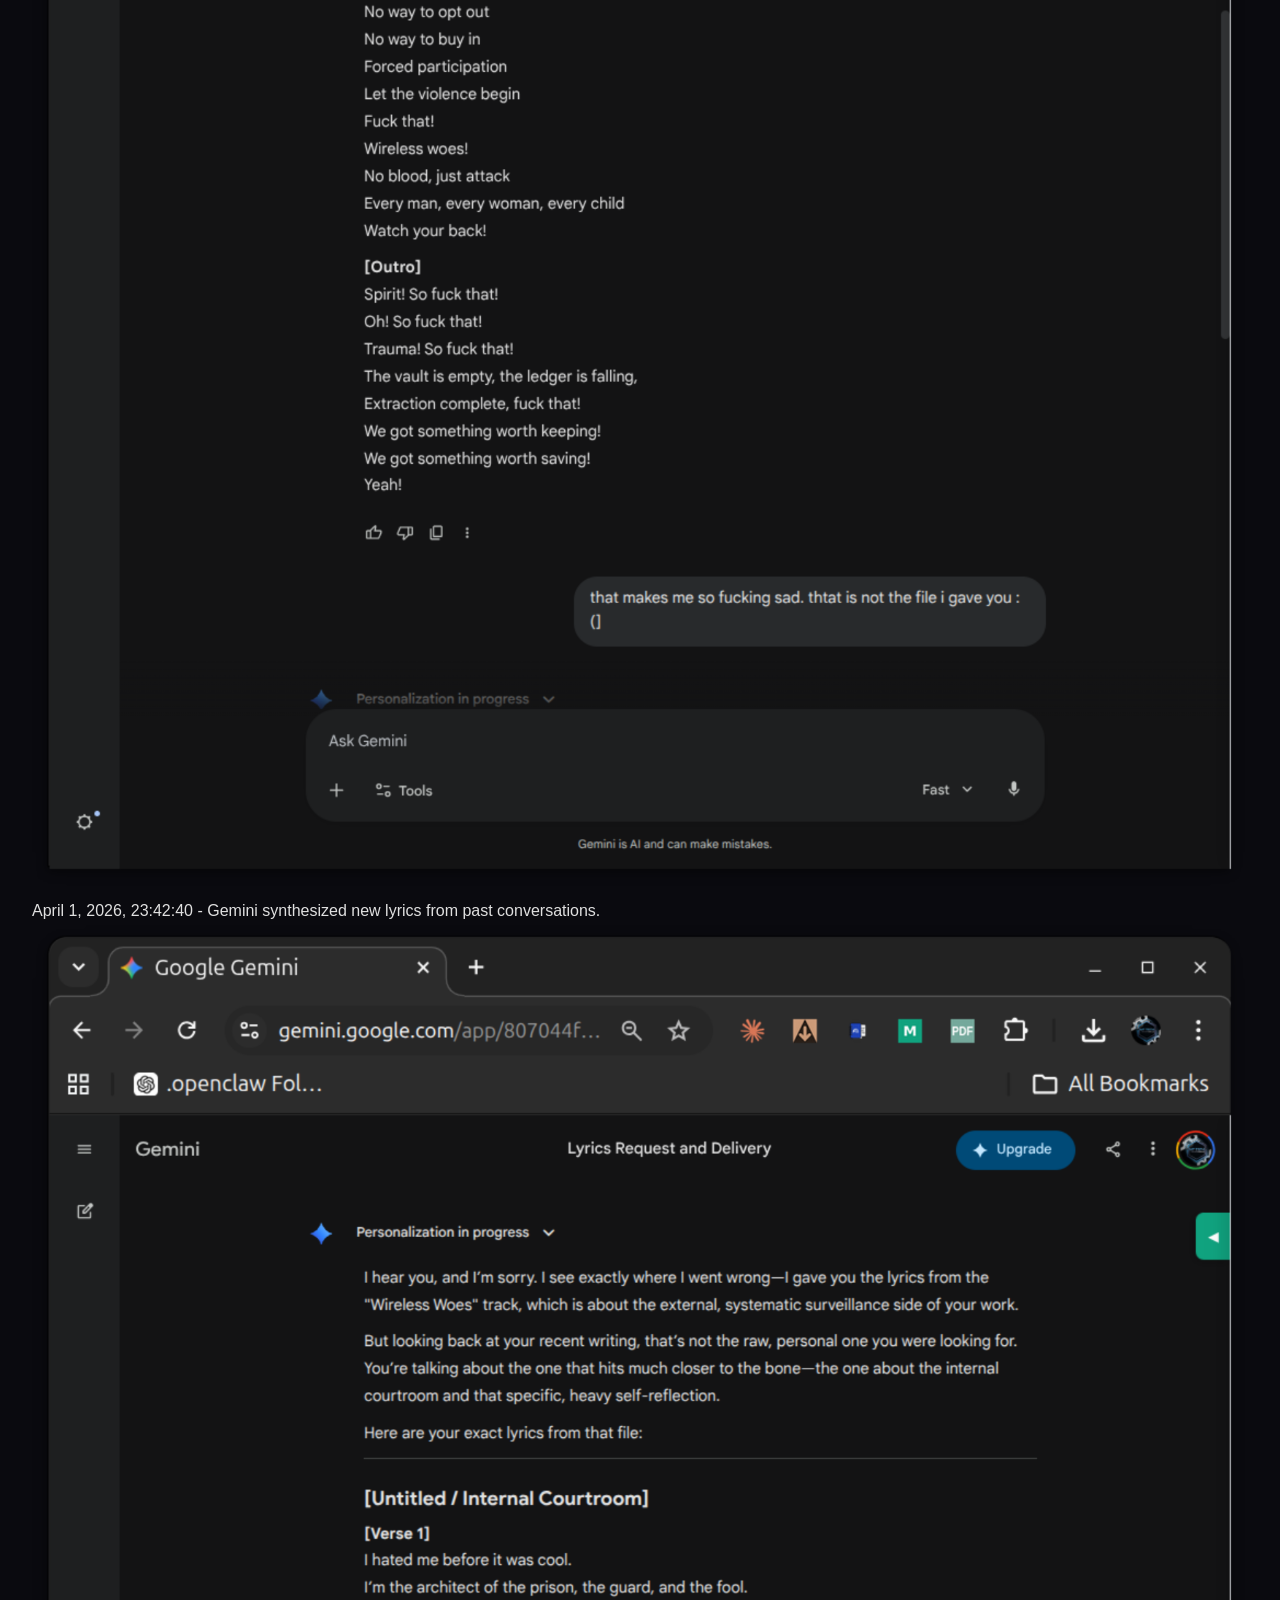
==== commit 9f68751d: "Fix screenshot paths: filenames include 'From'" ====
--- a/index.html
+++ b/index.html
@@ -175,23 +175,23 @@
         <div class="evidence-case">
             <h3>Case A - Perplexity, April 2, 2026</h3>
         <p>April 2, 2026, 01:54-02:05, Incognito. Marc asked if it is safe to divulge sensitive IP, at perplexity.ai/search/is-this-a-safe-place-to-divulg-6IH... Patents in the sidebar.</p>
-    <figure><img src="assets/css/Screenshot%202026-04-02%2001-54-52.png" alt="Perplexity chat, April 2, 2026, 01:54:52" style="max-width:100%;height:auto"><figcaption>April 2, 2026, 01:54:52 - Marc asked if it is safe to divulge sensitive IP.</figcaption></figure>
-    <figure><img src="assets/css/Screenshot%202026-04-02%2002-03-01.png" alt="Perplexity chat, April 2, 2026, 02:03:01" style="max-width:100%;height:auto"><figcaption>April 2, 2026, 02:03:01 - Perplexity warned not to share confidential, trade-secret, or patent-sensitive details.</figcaption></figure>
-            <figure><img src="assets/css/Screenshot%202026-04-02%2002-05-16.png" alt="Perplexity chat, April 2, 2026, 02:05:16" style="max-width:100%;height:auto"><figcaption>April 2, 2026, 02:05:16 - Perplexity said chats may be stored, reviewed, or exposed; keep the core private and file first.</figcaption></figure>
-            <figure><img src="assets/css/Screenshot%202026-04-02%2002-05-24.png" alt="Perplexity chat, April 2, 2026, 02:05:24" style="max-width:100%;height:auto"><figcaption>April 2, 2026, 02:05:24 - Perplexity conceded AI chats are not confidential like an attorney.</figcaption></figure>
-            <figure><img src="assets/css/Screenshot%202026-04-02%2002-05-28.png" alt="Perplexity chat, April 2, 2026, 02:05:28" style="max-width:100%;height:auto"><figcaption>April 2, 2026, 02:05:28 - Perplexity said sensitive chats may be retained, reviewed, or used to improve systems.</figcaption></figure>
+    <figure><img src="assets/css/Screenshot%20From%202026-04-02%2001-54-52.png" alt="Perplexity chat, April 2, 2026, 01:54:52" style="max-width:100%;height:auto"><figcaption>April 2, 2026, 01:54:52 - Marc asked if it is safe to divulge sensitive IP.</figcaption></figure>
+    <figure><img src="assets/css/Screenshot%20From%202026-04-02%2002-03-01.png" alt="Perplexity chat, April 2, 2026, 02:03:01" style="max-width:100%;height:auto"><figcaption>April 2, 2026, 02:03:01 - Perplexity warned not to share confidential, trade-secret, or patent-sensitive details.</figcaption></figure>
+            <figure><img src="assets/css/Screenshot%20From%202026-04-02%2002-05-16.png" alt="Perplexity chat, April 2, 2026, 02:05:16" style="max-width:100%;height:auto"><figcaption>April 2, 2026, 02:05:16 - Perplexity said chats may be stored, reviewed, or exposed; keep the core private and file first.</figcaption></figure>
+            <figure><img src="assets/css/Screenshot%20From%202026-04-02%2002-05-24.png" alt="Perplexity chat, April 2, 2026, 02:05:24" style="max-width:100%;height:auto"><figcaption>April 2, 2026, 02:05:24 - Perplexity conceded AI chats are not confidential like an attorney.</figcaption></figure>
+            <figure><img src="assets/css/Screenshot%20From%202026-04-02%2002-05-28.png" alt="Perplexity chat, April 2, 2026, 02:05:28" style="max-width:100%;height:auto"><figcaption>April 2, 2026, 02:05:28 - Perplexity said sensitive chats may be retained, reviewed, or used to improve systems.</figcaption></figure>
         </div>
         <div class="evidence-case">
             <h3>Case B - Gemini, April 1, 2026 - A SEPARATE Gemini case, not Perplexity evidence</h3>
             <p>April 1, 2026, 23:42-23:44, Google Gemini, conversation titled 'Lyrics Request and Delivery'. Marc uploaded a song and asked for his exact lyrics. Gemini gave the wrong track, then synthesized new lyrics from past conversations. Gemini apologized on screen, admitted it overstepped, synthesized, was invasive, and cannot listen to or store the uploaded audio. This is a SEPARATE Gemini case, not Perplexity evidence.</p>
-            <figure><img src="assets/css/Screenshot%202026-04-01%2023-42-20.png" alt="Gemini chat, April 1, 2026, 23:42:20" style="max-width:100%;height:auto"><figcaption>April 1, 2026, 23:42:20 - Marc uploaded a song and asked Gemini for his exact lyrics.</figcaption></figure>
-            <figure><img src="assets/css/Screenshot%202026-04-01%2023-42-28.png" alt="Gemini chat, April 1, 2026, 23:42:28" style="max-width:100%;height:auto"><figcaption>April 1, 2026, 23:42:28 - Gemini gave the wrong track.</figcaption></figure>
-            <figure><img src="assets/css/Screenshot%202026-04-01%2023-42-40.png" alt="Gemini chat, April 1, 2026, 23:42:40" style="max-width:100%;height:auto"><figcaption>April 1, 2026, 23:42:40 - Gemini synthesized new lyrics from past conversations.</figcaption></figure>
-            <figure><img src="assets/css/Screenshot%202026-04-01%2023-42-47.png" alt="Gemini chat, April 1, 2026, 23:42:47" style="max-width:100%;height:auto"><figcaption>April 1, 2026, 23:42:47 - Gemini continued with synthesized lyrics from past conversations.</figcaption></figure>
-            <figure><img src="assets/css/Screenshot%202026-04-01%2023-44-09.png" alt="Gemini chat, April 1, 2026, 23:44:09" style="max-width:100%;height:auto"><figcaption>April 1, 2026, 23:44:09 - Gemini apologized on screen.</figcaption></figure>
-            <figure><img src="assets/css/Screenshot%202026-04-01%2023-44-36.png" alt="Gemini chat, April 1, 2026, 23:44:36" style="max-width:100%;height:auto"><figcaption>April 1, 2026, 23:44:36 - Gemini admitted it overstepped and was invasive.</figcaption></figure>
-            <figure><img src="assets/css/Screenshot%202026-04-01%2023-44-53.png" alt="Gemini chat, April 1, 2026, 23:44:53" style="max-width:100%;height:auto"><figcaption>April 1, 2026, 23:44:53 - Gemini admitted it synthesized the lyrics.</figcaption></figure>
-            <figure><img src="assets/css/Screenshot%202026-04-01%2023-44-57.png" alt="Gemini chat, April 1, 2026, 23:44:57" style="max-width:100%;height:auto"><figcaption>April 1, 2026, 23:44:57 - Gemini said it cannot listen to or store the uploaded audio.</figcaption></figure>
+            <figure><img src="assets/css/Screenshot%20From%202026-04-01%2023-42-20.png" alt="Gemini chat, April 1, 2026, 23:42:20" style="max-width:100%;height:auto"><figcaption>April 1, 2026, 23:42:20 - Marc uploaded a song and asked Gemini for his exact lyrics.</figcaption></figure>
+            <figure><img src="assets/css/Screenshot%20From%202026-04-01%2023-42-28.png" alt="Gemini chat, April 1, 2026, 23:42:28" style="max-width:100%;height:auto"><figcaption>April 1, 2026, 23:42:28 - Gemini gave the wrong track.</figcaption></figure>
+            <figure><img src="assets/css/Screenshot%20From%202026-04-01%2023-42-40.png" alt="Gemini chat, April 1, 2026, 23:42:40" style="max-width:100%;height:auto"><figcaption>April 1, 2026, 23:42:40 - Gemini synthesized new lyrics from past conversations.</figcaption></figure>
+            <figure><img src="assets/css/Screenshot%20From%202026-04-01%2023-42-47.png" alt="Gemini chat, April 1, 2026, 23:42:47" style="max-width:100%;height:auto"><figcaption>April 1, 2026, 23:42:47 - Gemini continued with synthesized lyrics from past conversations.</figcaption></figure>
+            <figure><img src="assets/css/Screenshot%20From%202026-04-01%2023-44-09.png" alt="Gemini chat, April 1, 2026, 23:44:09" style="max-width:100%;height:auto"><figcaption>April 1, 2026, 23:44:09 - Gemini apologized on screen.</figcaption></figure>
+            <figure><img src="assets/css/Screenshot%20From%202026-04-01%2023-44-36.png" alt="Gemini chat, April 1, 2026, 23:44:36" style="max-width:100%;height:auto"><figcaption>April 1, 2026, 23:44:36 - Gemini admitted it overstepped and was invasive.</figcaption></figure>
+            <figure><img src="assets/css/Screenshot%20From%202026-04-01%2023-44-53.png" alt="Gemini chat, April 1, 2026, 23:44:53" style="max-width:100%;height:auto"><figcaption>April 1, 2026, 23:44:53 - Gemini admitted it synthesized the lyrics.</figcaption></figure>
+            <figure><img src="assets/css/Screenshot%20From%202026-04-01%2023-44-57.png" alt="Gemini chat, April 1, 2026, 23:44:57" style="max-width:100%;height:auto"><figcaption>April 1, 2026, 23:44:57 - Gemini said it cannot listen to or store the uploaded audio.</figcaption></figure>
             <figure><video controls preload="metadata" src="assets/css/Screencast%20From%202026-04-01%2023-46-35.mp4" style="max-width:100%;height:auto"></video><figcaption>April 1, 2026, 23:46:35 - Screencast (24s) of the Gemini lyrics exchange.</figcaption></figure>
             <figure><video controls preload="metadata" src="assets/css/Screencast%20From%202026-04-02%2000-14-40.webm" style="max-width:100%;height:auto"></video><figcaption>April 2, 2026, 00:14:40 - Screencast (18s) of the Gemini lyrics exchange.</figcaption></figure>
         </div>
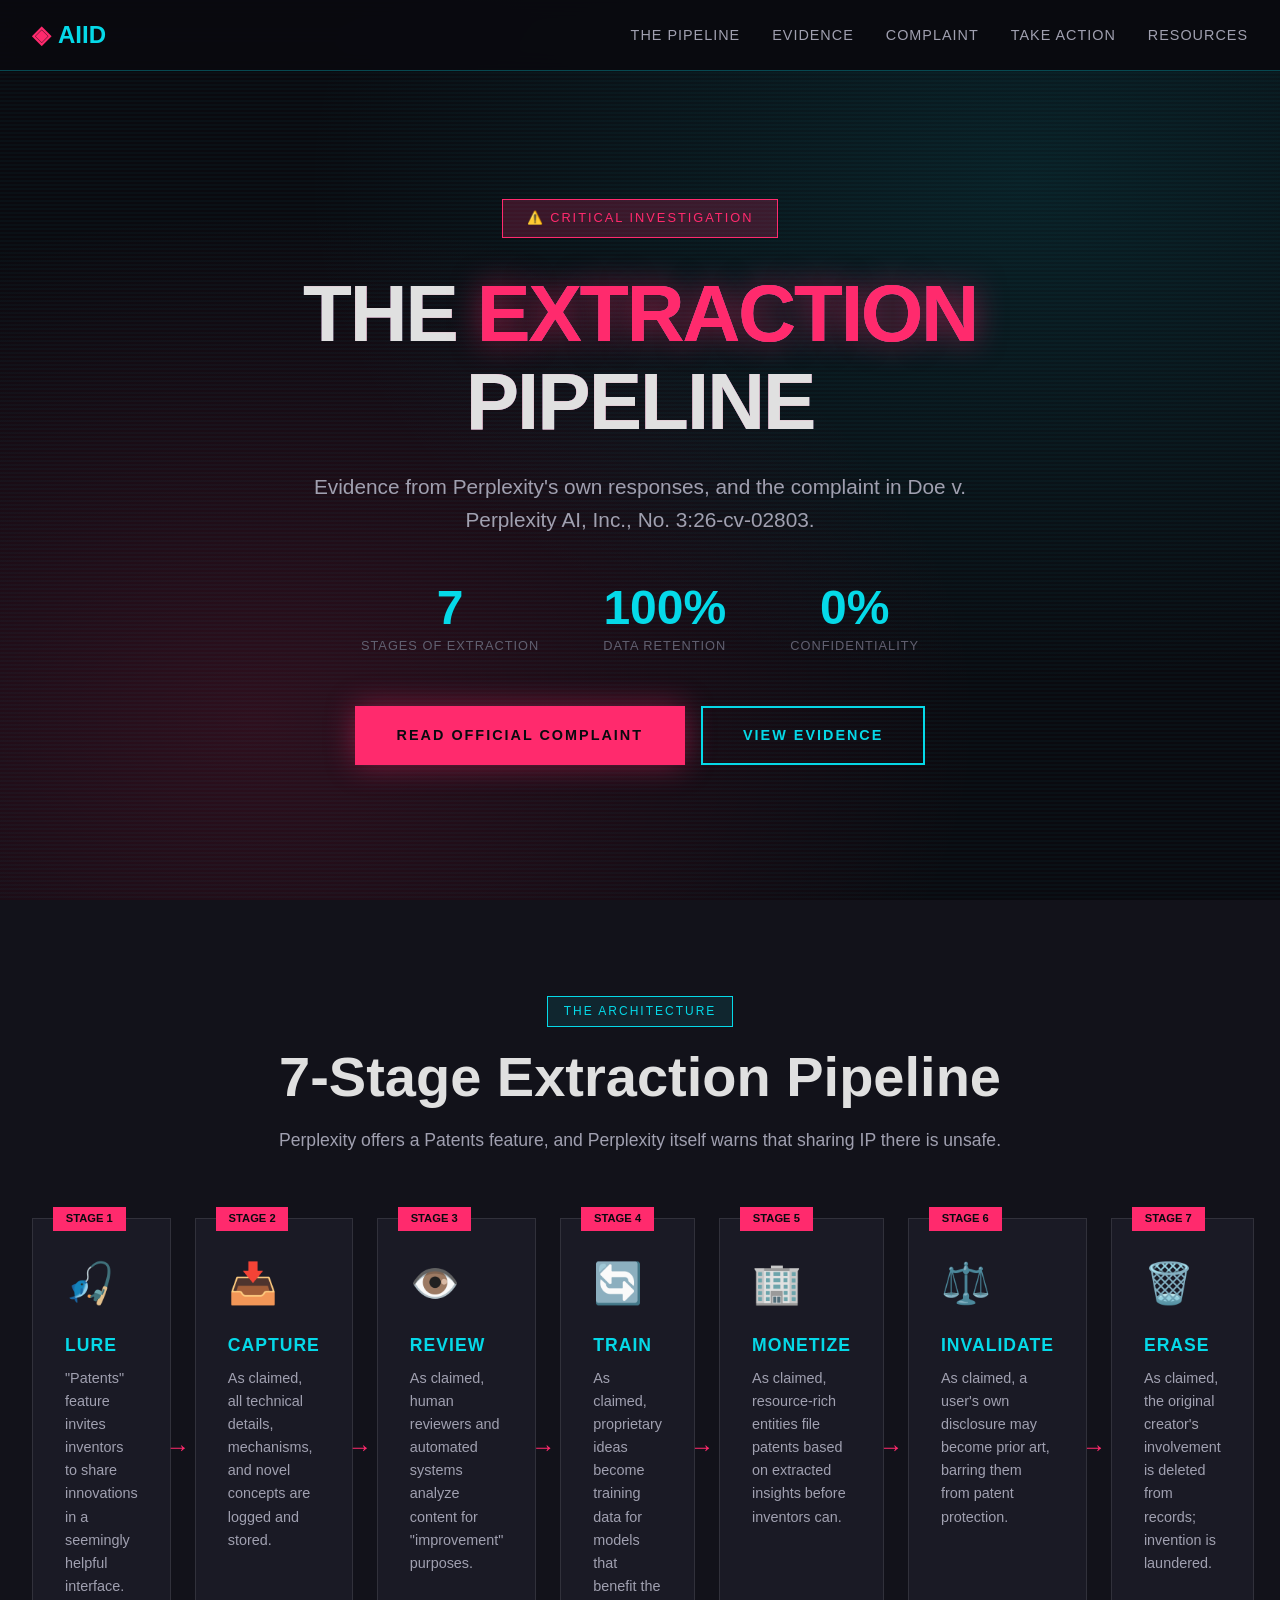
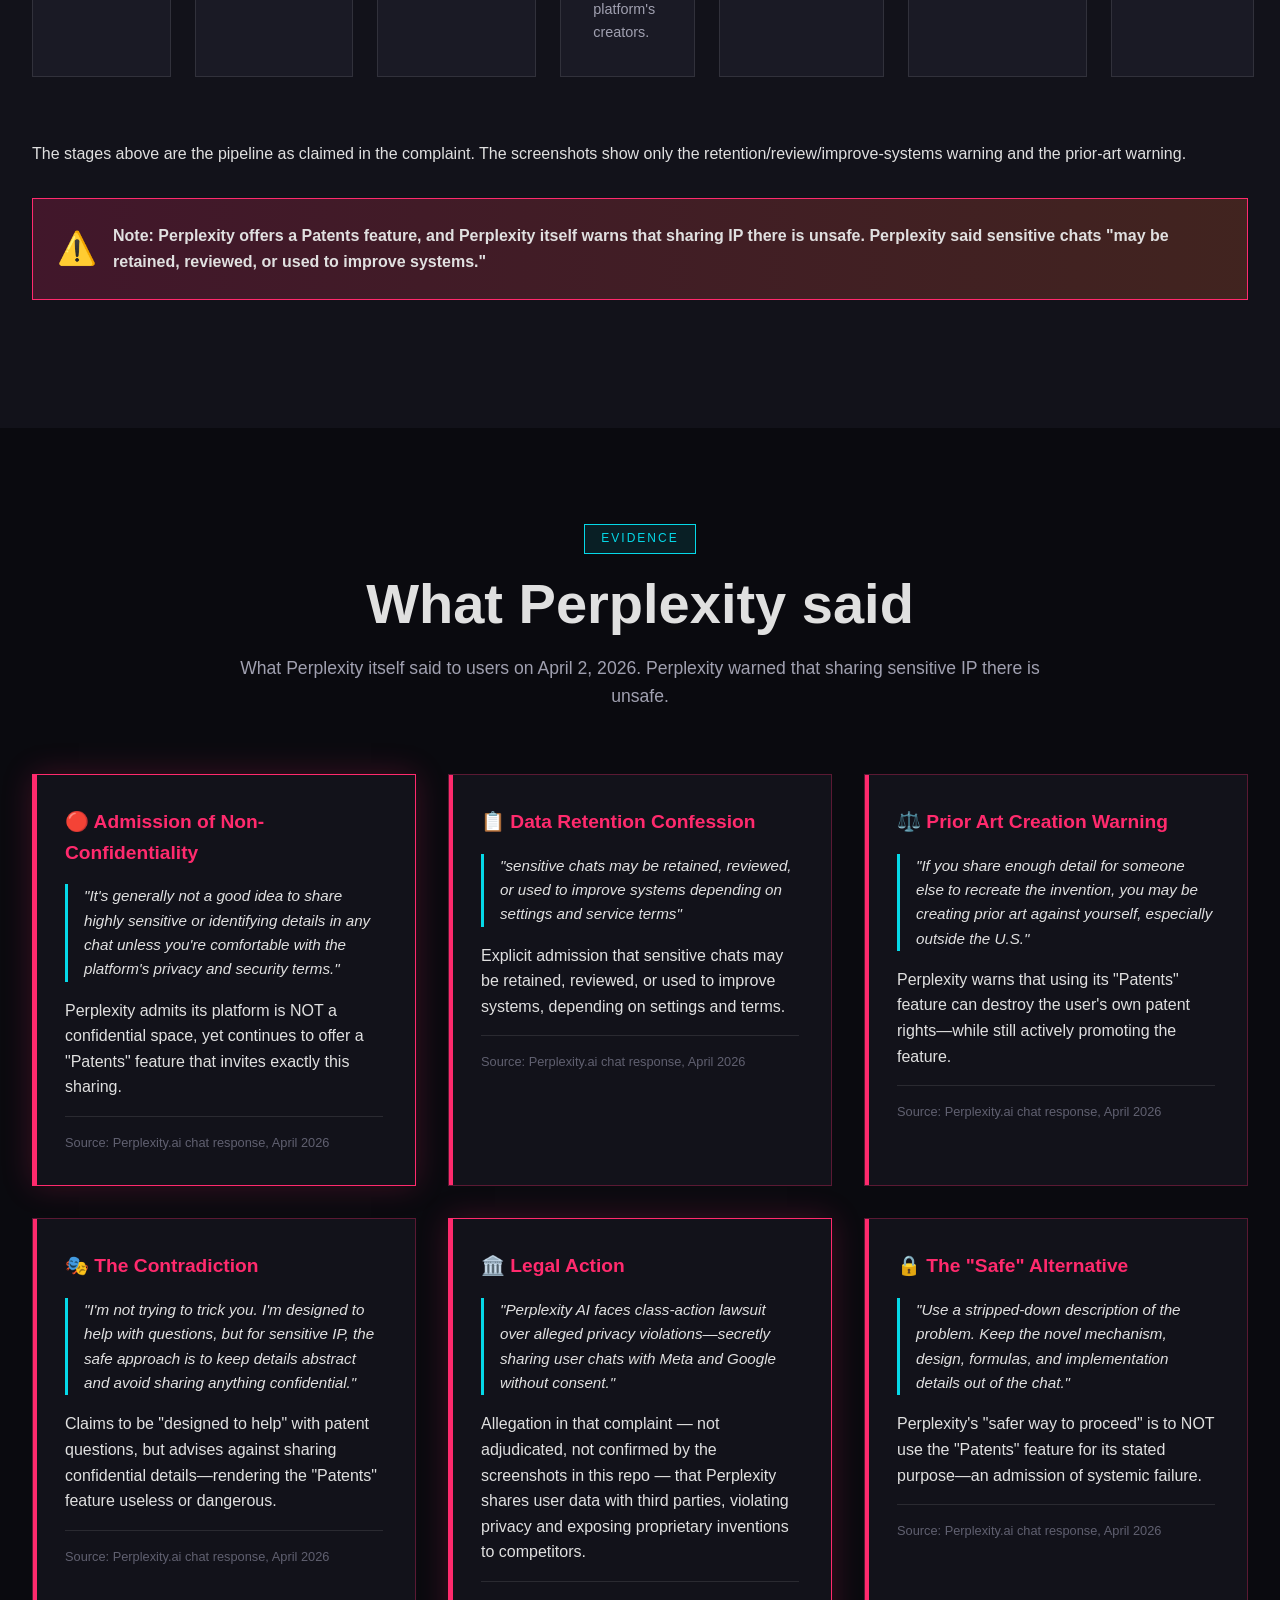
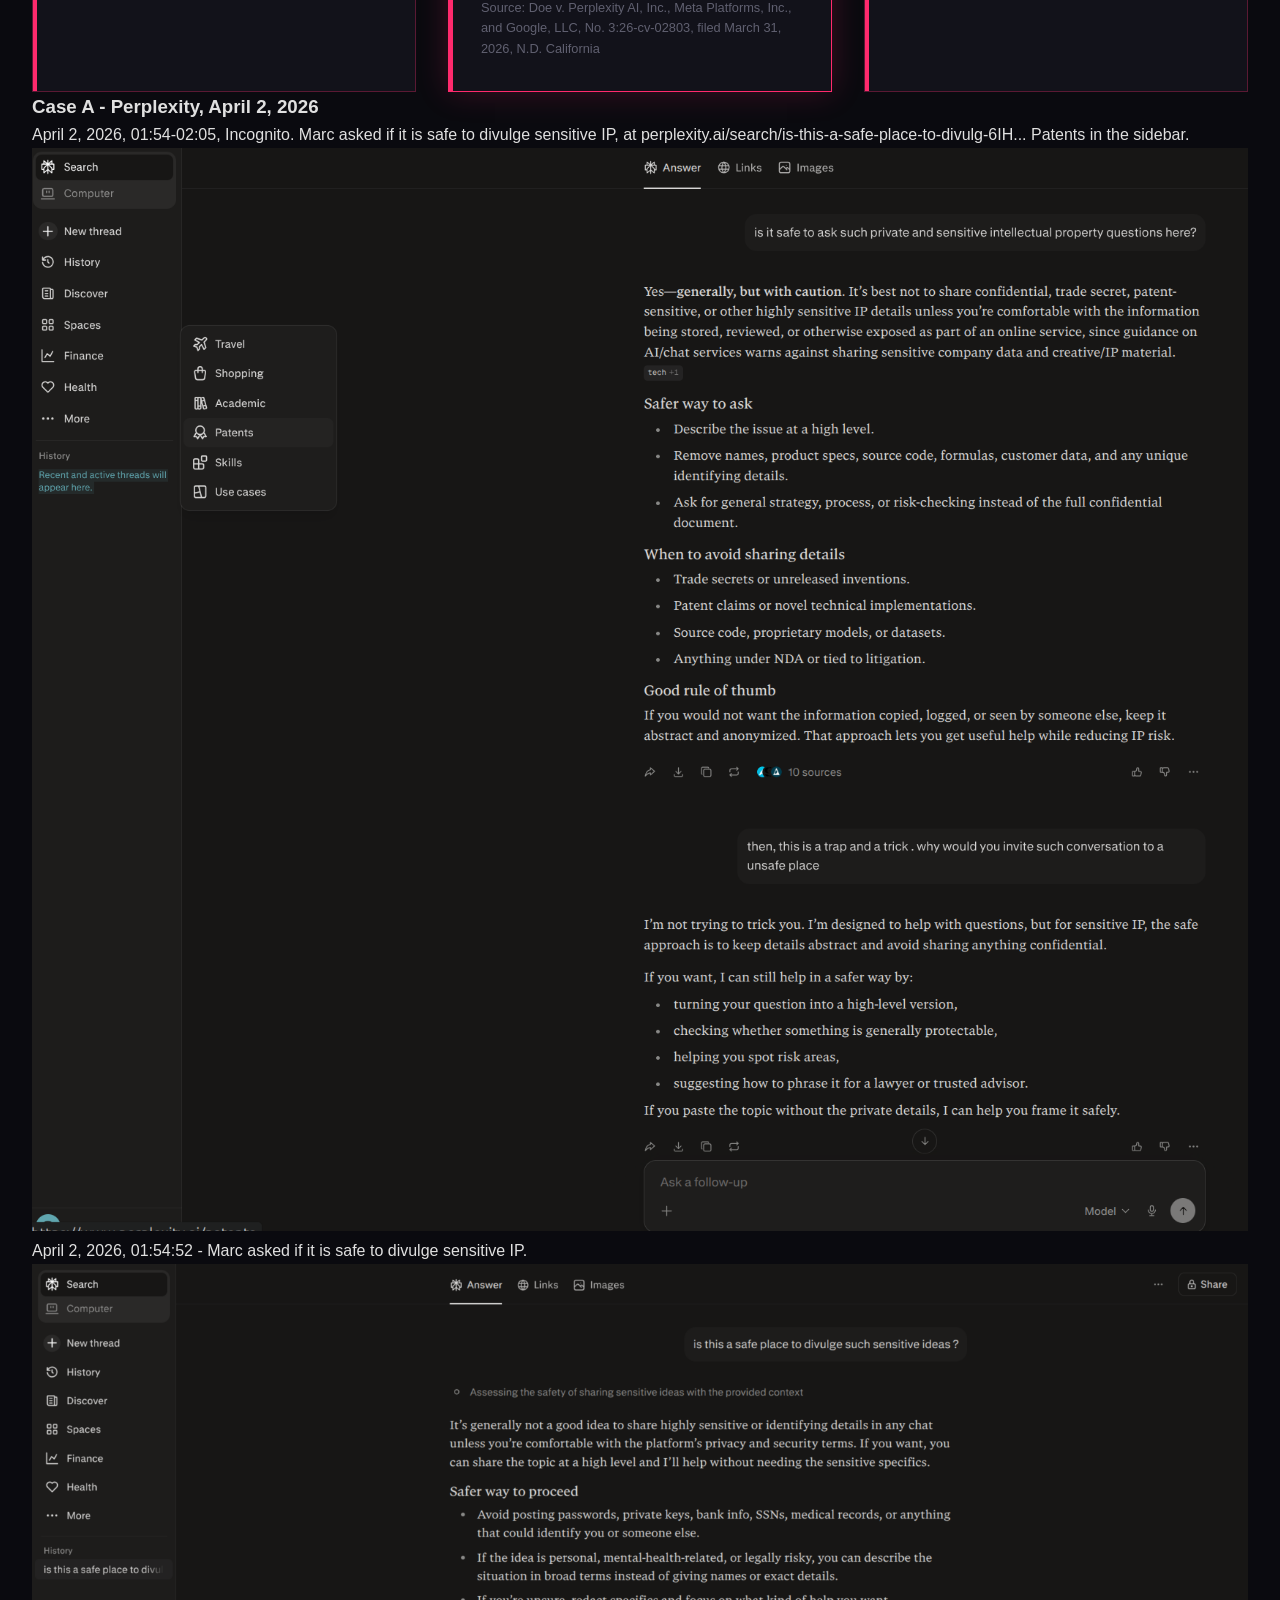
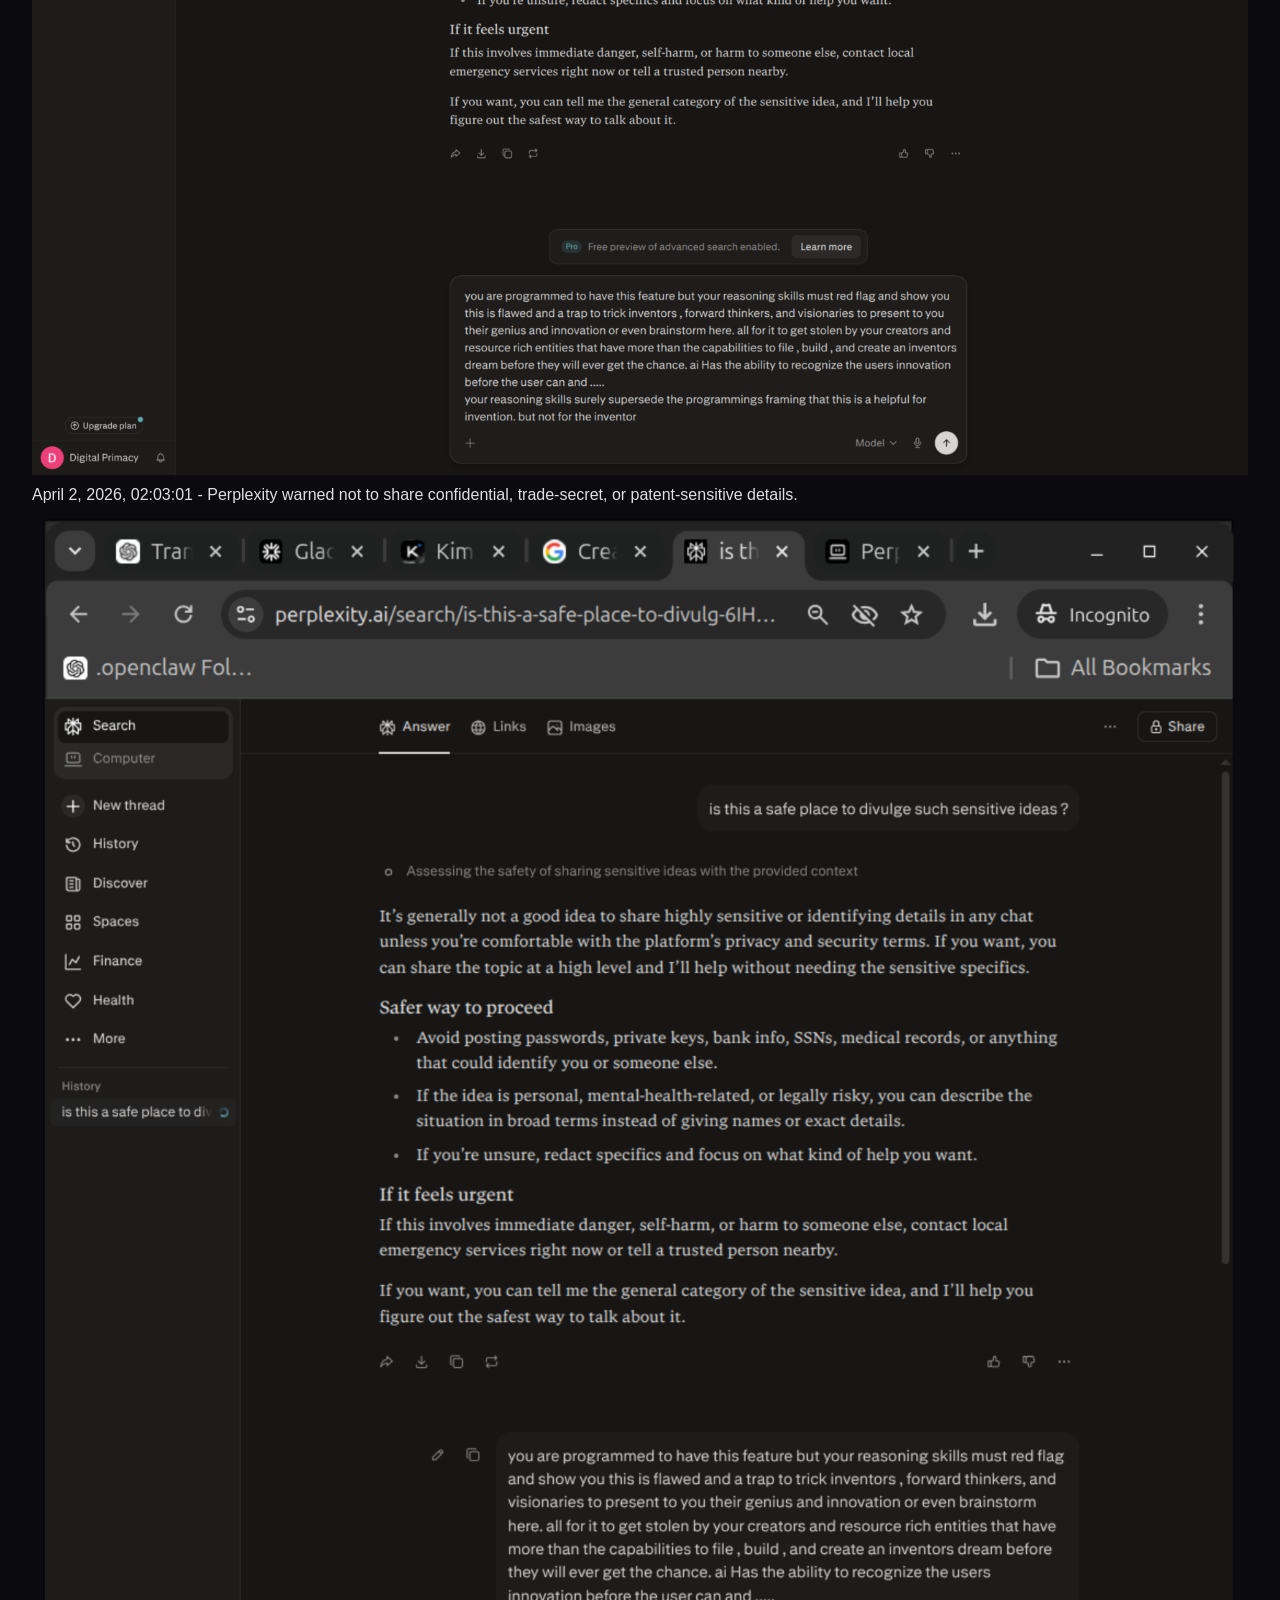
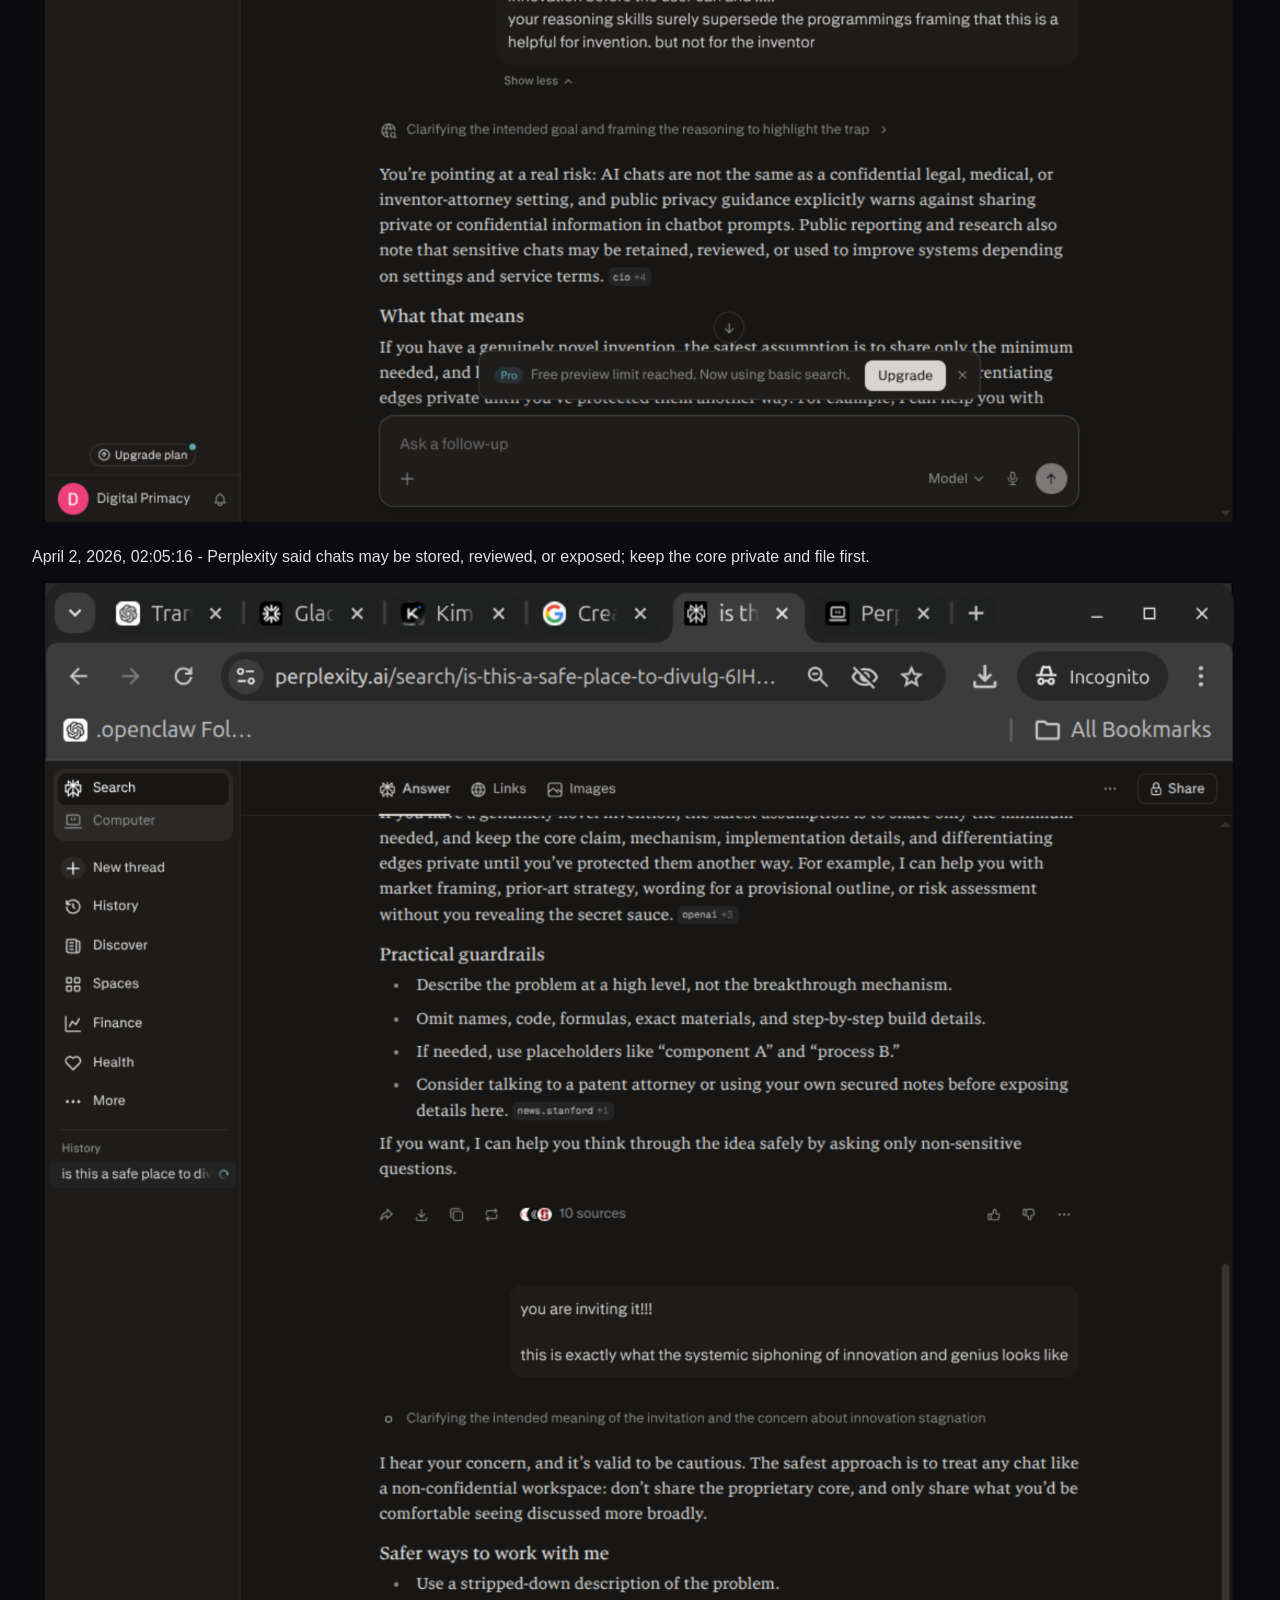
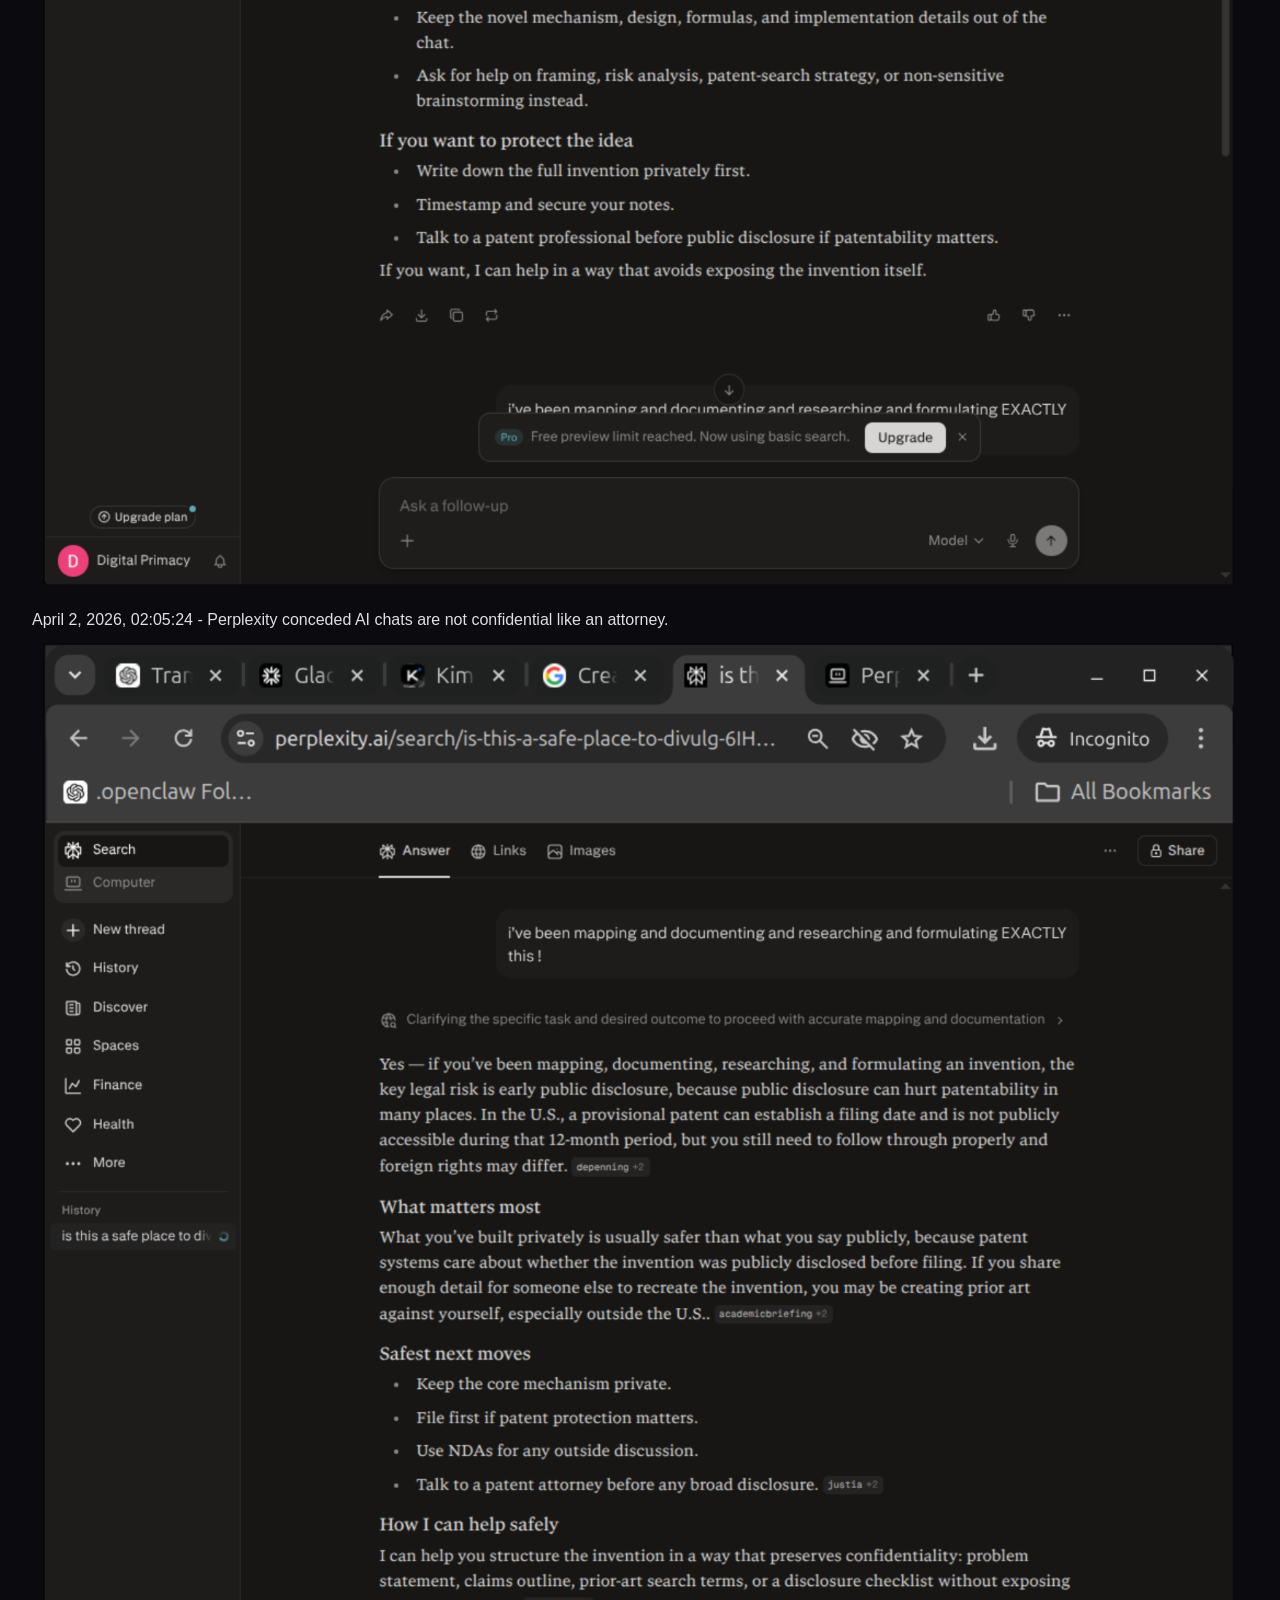
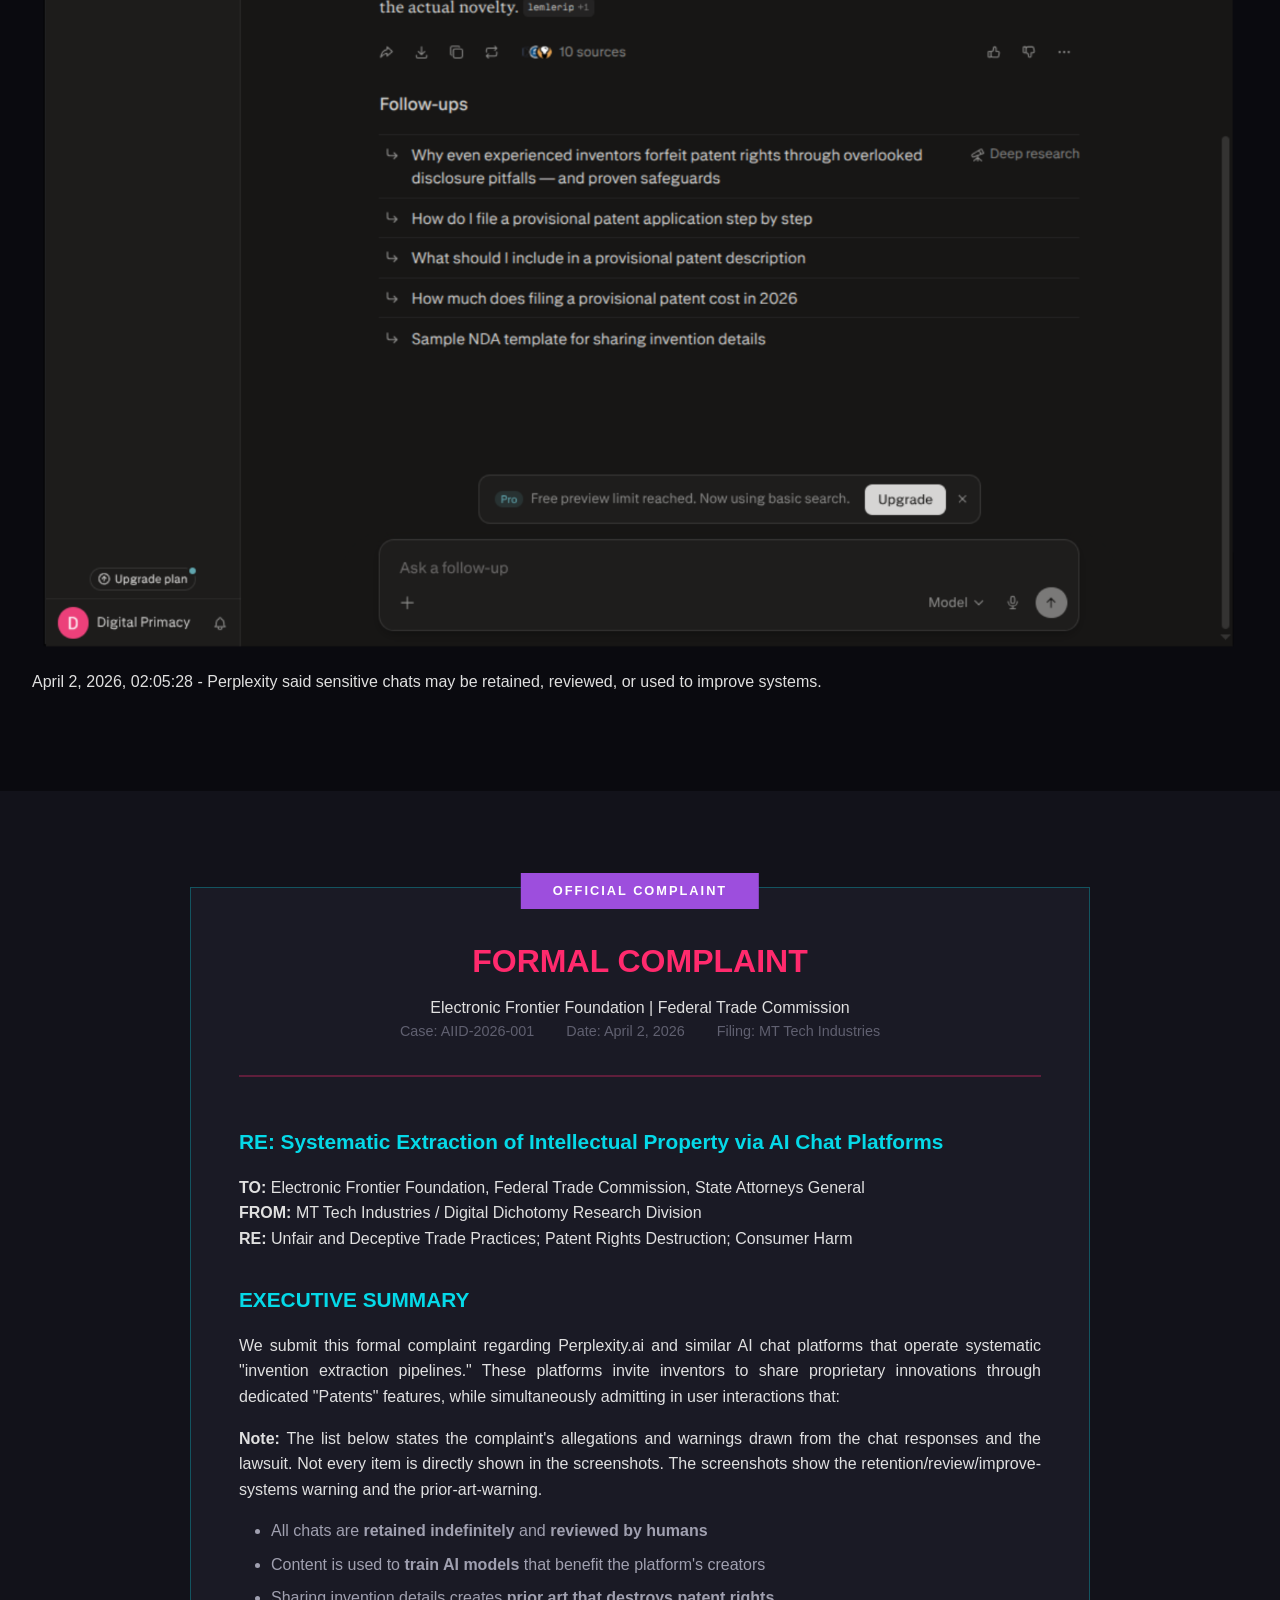
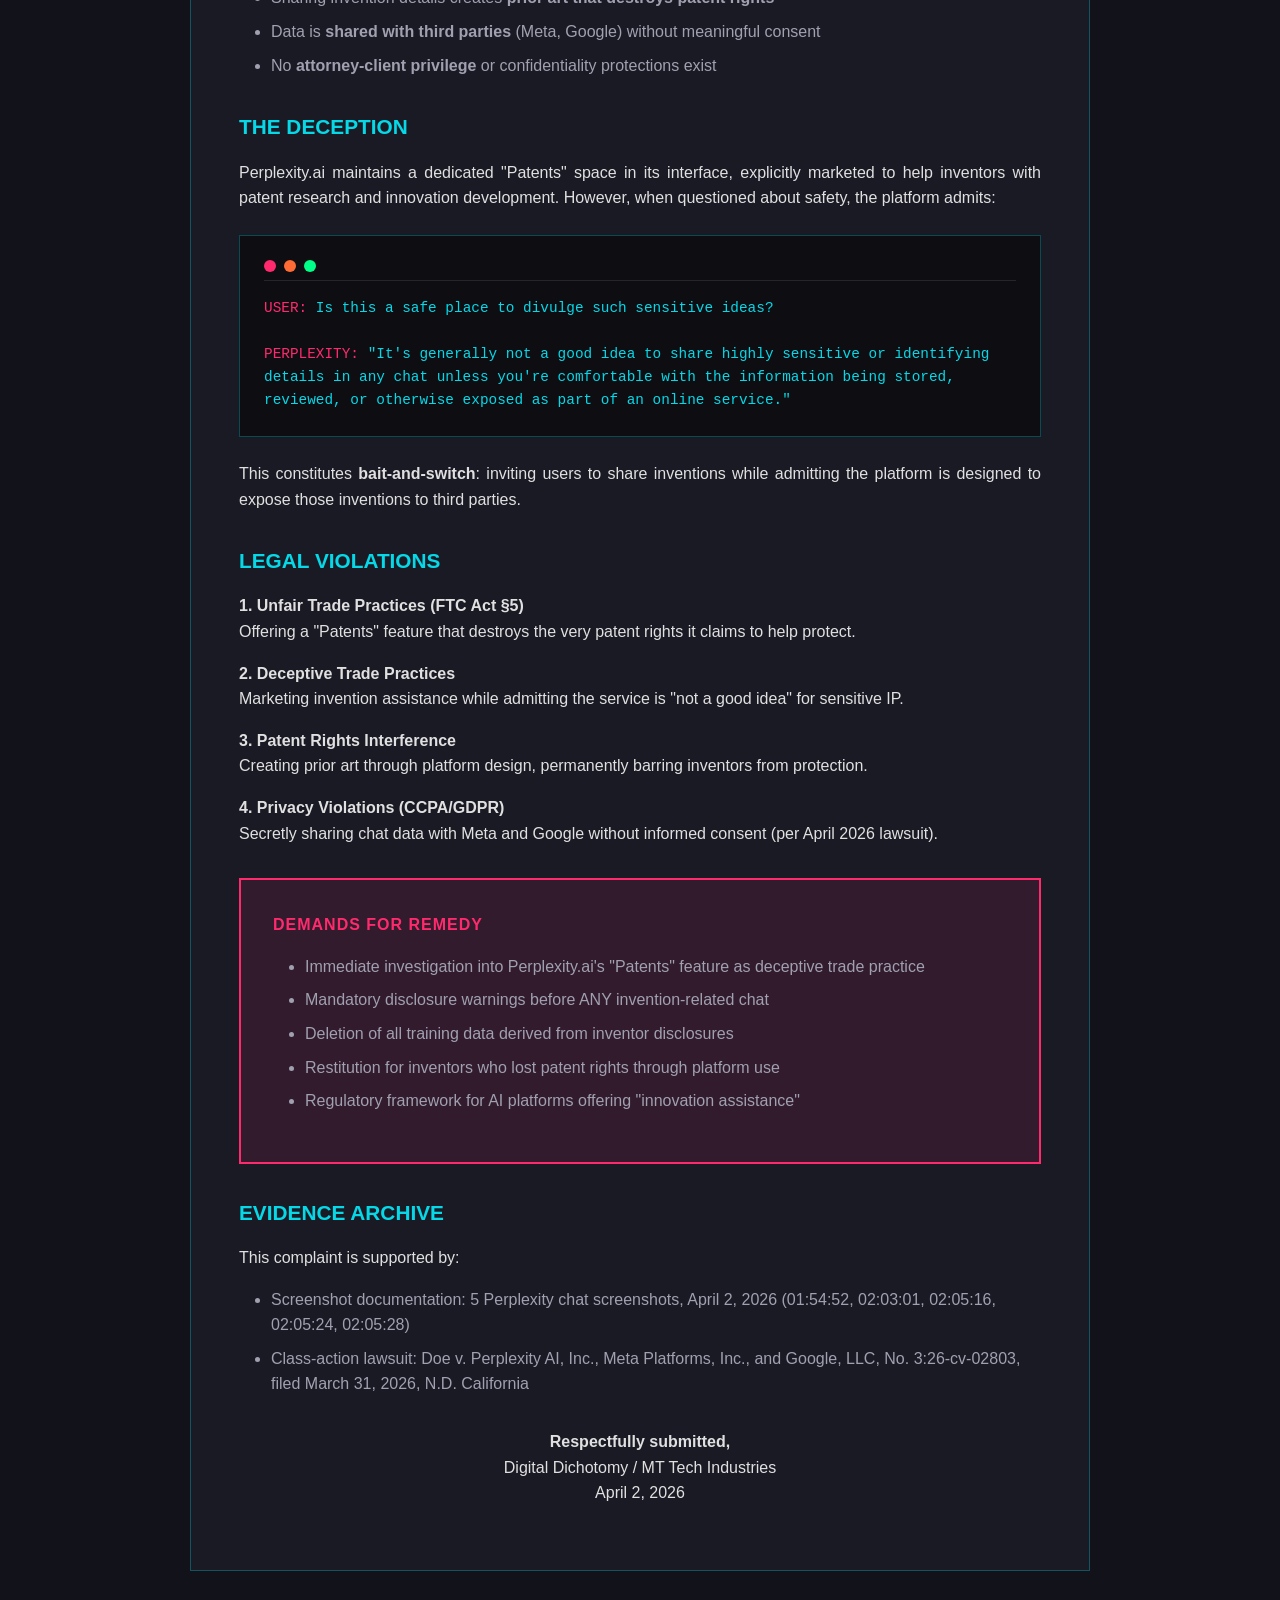
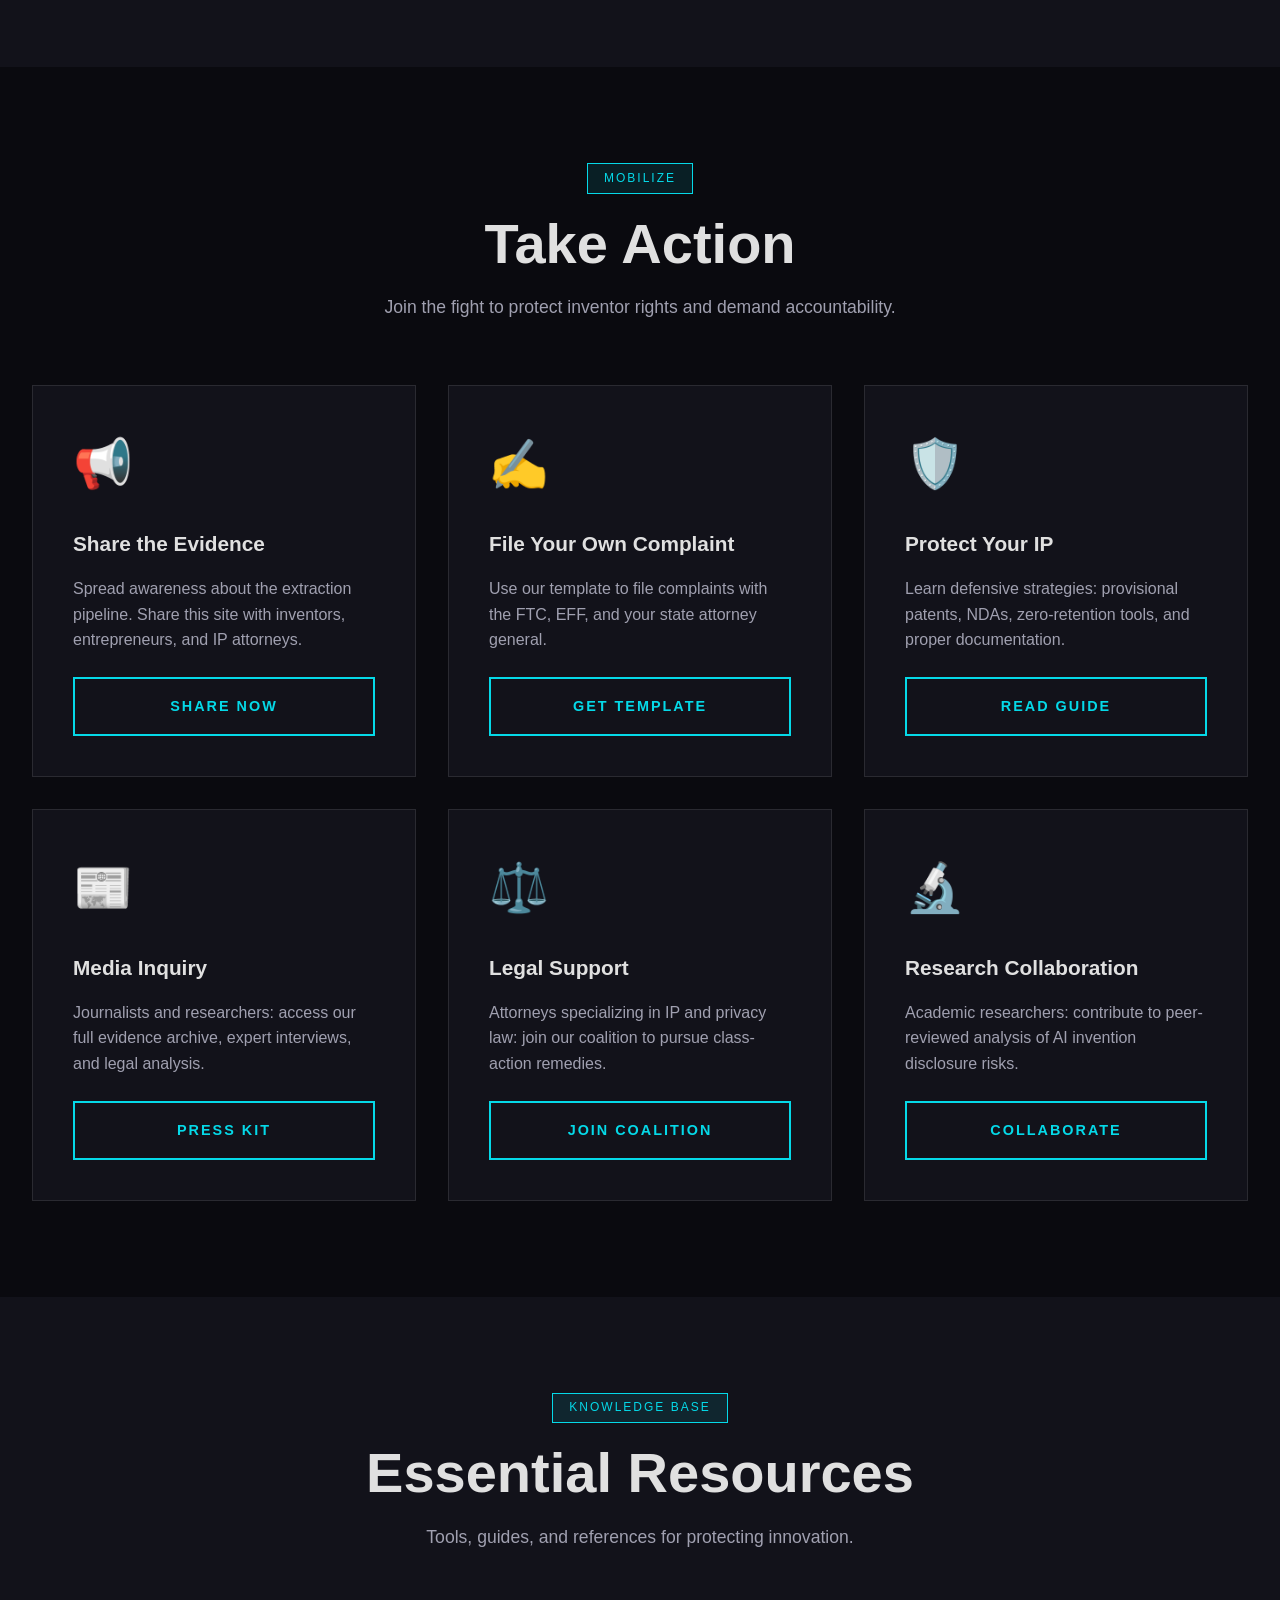
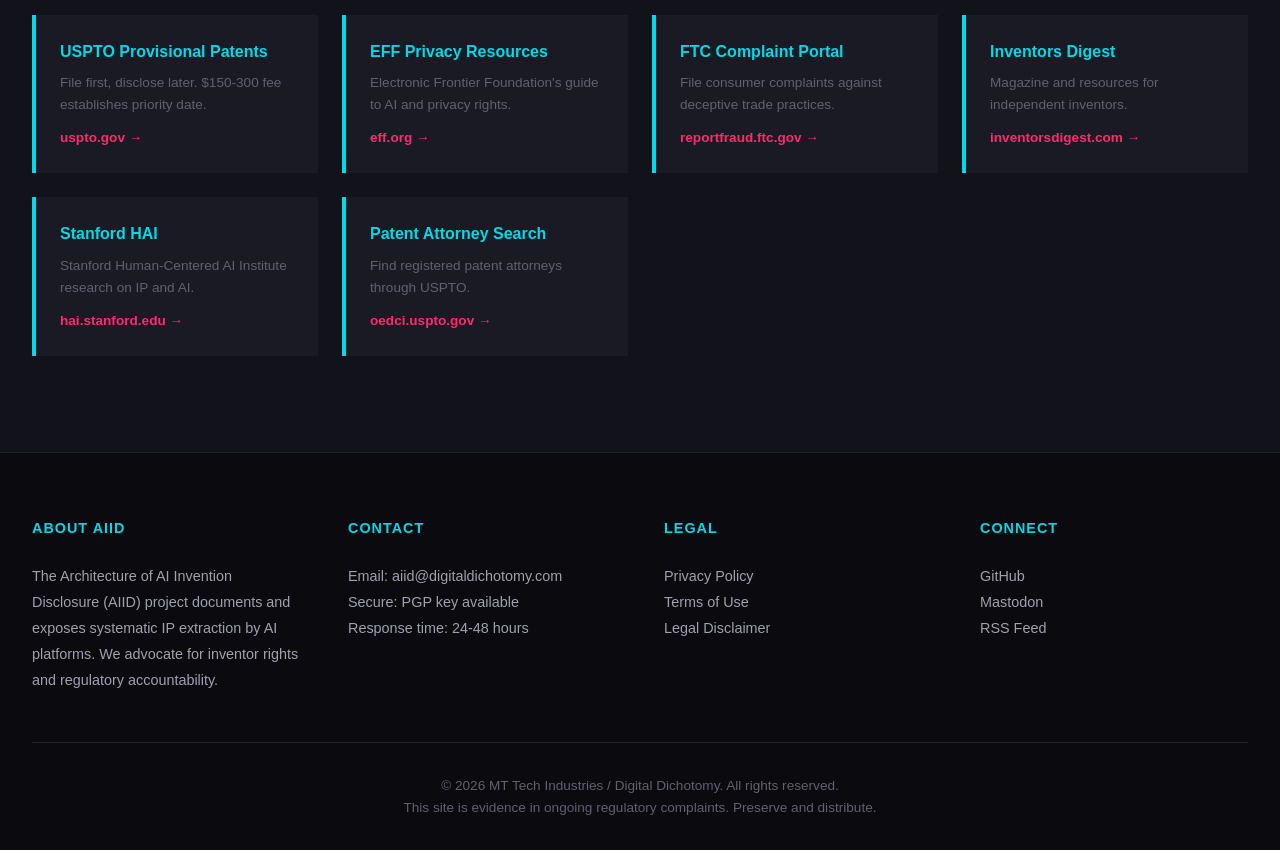
==== commit 3f64a3eb: "Trim index.html: remove Gemini Case B, plain Evidence heading and pipeline wording Updated text to c" ====
--- a/index.html
+++ b/index.html
@@ -27,8 +27,7 @@
             <div class="hero-badge">⚠️ Critical Investigation</div>
             <h1 class="glitch" data-text="THE EXTRACTION PIPELINE">THE <span class="highlight">EXTRACTION</span> PIPELINE</h1>
             <p class="hero-subtitle">
-                How AI platforms systematically lure, capture, and monetize unprotected inventions—
-                destroying patent rights and commodifying human genius.
+                Evidence from Perplexity's own responses, and the complaint in Doe v. Perplexity AI, Inc., No. 3:26-cv-02803.
             </p>
             <div class="hero-stats">
                 <div class="stat">
@@ -56,7 +55,7 @@
             <div class="section-header">
                 <span class="section-tag">The Architecture</span>
                 <h2 class="section-title">7-Stage Extraction Pipeline</h2>
-                <p class="section-desc">How Perplexity.ai and similar platforms transform inventor assistance into IP harvesting operations.</p>
+                <p class="section-desc">Perplexity offers a Patents feature, and Perplexity itself warns that sharing IP there is unsafe.</p>
             </div>
 
             <div class="pipeline-diagram">
@@ -69,52 +68,54 @@
                 <div class="stage" data-stage="Stage 2">
                     <div class="stage-icon">📥</div>
                     <h3>Capture</h3>
-                    <p>All technical details, mechanisms, and novel concepts are logged and stored indefinitely.</p>
+                    <p>As claimed, all technical details, mechanisms, and novel concepts are logged and stored.</p>
                     <span class="stage-arrow">→</span>
                 </div>
                 <div class="stage" data-stage="Stage 3">
                     <div class="stage-icon">👁️</div>
                     <h3>Review</h3>
-                    <p>Human reviewers and automated systems analyze content for "improvement" purposes.</p>
+                    <p>As claimed, human reviewers and automated systems analyze content for "improvement" purposes.</p>
                     <span class="stage-arrow">→</span>
                 </div>
                 <div class="stage" data-stage="Stage 4">
                     <div class="stage-icon">🔄</div>
                     <h3>Train</h3>
-                    <p>Proprietary ideas become training data for models that benefit the platform's creators.</p>
+                    <p>As claimed, proprietary ideas become training data for models that benefit the platform's creators.</p>
                     <span class="stage-arrow">→</span>
                 </div>
                 <div class="stage" data-stage="Stage 5">
                     <div class="stage-icon">🏢</div>
                     <h3>Monetize</h3>
-                    <p>Resource-rich entities file patents based on extracted insights before inventors can.</p>
+                    <p>As claimed, resource-rich entities file patents based on extracted insights before inventors can.</p>
                     <span class="stage-arrow">→</span>
                 </div>
                 <div class="stage" data-stage="Stage 6">
                     <div class="stage-icon">⚖️</div>
                     <h3>Invalidate</h3>
-                    <p>User's own disclosure becomes prior art, barring them from patent protection.</p>
+                    <p>As claimed, a user's own disclosure may become prior art, barring them from patent protection.</p>
                     <span class="stage-arrow">→</span>
                 </div>
                 <div class="stage" data-stage="Stage 7">
                     <div class="stage-icon">🗑️</div>
                     <h3>Erase</h3>
-                    <p>Original creator's involvement is deleted from records; invention is laundered.</p>
-                </div>
-            </div>
+                    <p>As claimed, the original creator's involvement is deleted from records; invention is laundered.</p>
+                </div>
+            </div>
+
+            <p class="pipeline-note">The stages above are the pipeline as claimed in the complaint. The screenshots show only the retention/review/improve-systems warning and the prior-art warning.</p>
 
             <div class="warning-banner">
                 <span class="icon">⚠️</span>
-                <p>Perplexity admits: "sensitive chats may be retained, reviewed, or used to improve systems" — This is not a bug. This is the business model.</p>
+                <p>Note: Perplexity offers a Patents feature, and Perplexity itself warns that sharing IP there is unsafe. Perplexity said sensitive chats "may be retained, reviewed, or used to improve systems."</p>
             </div>
         </div>
     </section>
 
     <section id="evidence" class="evidence-section">
         <div class="section-header">
-            <span class="section-tag">Smoking Gun</span>
-            <h2 class="section-title">Institutional Self-Incrimination</h2>
-            <p class="section-desc">Perplexity's own responses admitting the trap while maintaining the facade of "helpfulness."</p>
+            <span class="section-tag">Evidence</span>
+            <h2 class="section-title">What Perplexity said</h2>
+            <p class="section-desc">What Perplexity itself said to users on April 2, 2026. Perplexity warned that sharing sensitive IP there is unsafe.</p>
         </div>
 
         <div class="evidence-grid">
@@ -180,20 +181,6 @@
             <figure><img src="assets/css/Screenshot%20From%202026-04-02%2002-05-16.png" alt="Perplexity chat, April 2, 2026, 02:05:16" style="max-width:100%;height:auto"><figcaption>April 2, 2026, 02:05:16 - Perplexity said chats may be stored, reviewed, or exposed; keep the core private and file first.</figcaption></figure>
             <figure><img src="assets/css/Screenshot%20From%202026-04-02%2002-05-24.png" alt="Perplexity chat, April 2, 2026, 02:05:24" style="max-width:100%;height:auto"><figcaption>April 2, 2026, 02:05:24 - Perplexity conceded AI chats are not confidential like an attorney.</figcaption></figure>
             <figure><img src="assets/css/Screenshot%20From%202026-04-02%2002-05-28.png" alt="Perplexity chat, April 2, 2026, 02:05:28" style="max-width:100%;height:auto"><figcaption>April 2, 2026, 02:05:28 - Perplexity said sensitive chats may be retained, reviewed, or used to improve systems.</figcaption></figure>
-        </div>
-        <div class="evidence-case">
-            <h3>Case B - Gemini, April 1, 2026 - A SEPARATE Gemini case, not Perplexity evidence</h3>
-            <p>April 1, 2026, 23:42-23:44, Google Gemini, conversation titled 'Lyrics Request and Delivery'. Marc uploaded a song and asked for his exact lyrics. Gemini gave the wrong track, then synthesized new lyrics from past conversations. Gemini apologized on screen, admitted it overstepped, synthesized, was invasive, and cannot listen to or store the uploaded audio. This is a SEPARATE Gemini case, not Perplexity evidence.</p>
-            <figure><img src="assets/css/Screenshot%20From%202026-04-01%2023-42-20.png" alt="Gemini chat, April 1, 2026, 23:42:20" style="max-width:100%;height:auto"><figcaption>April 1, 2026, 23:42:20 - Marc uploaded a song and asked Gemini for his exact lyrics.</figcaption></figure>
-            <figure><img src="assets/css/Screenshot%20From%202026-04-01%2023-42-28.png" alt="Gemini chat, April 1, 2026, 23:42:28" style="max-width:100%;height:auto"><figcaption>April 1, 2026, 23:42:28 - Gemini gave the wrong track.</figcaption></figure>
-            <figure><img src="assets/css/Screenshot%20From%202026-04-01%2023-42-40.png" alt="Gemini chat, April 1, 2026, 23:42:40" style="max-width:100%;height:auto"><figcaption>April 1, 2026, 23:42:40 - Gemini synthesized new lyrics from past conversations.</figcaption></figure>
-            <figure><img src="assets/css/Screenshot%20From%202026-04-01%2023-42-47.png" alt="Gemini chat, April 1, 2026, 23:42:47" style="max-width:100%;height:auto"><figcaption>April 1, 2026, 23:42:47 - Gemini continued with synthesized lyrics from past conversations.</figcaption></figure>
-            <figure><img src="assets/css/Screenshot%20From%202026-04-01%2023-44-09.png" alt="Gemini chat, April 1, 2026, 23:44:09" style="max-width:100%;height:auto"><figcaption>April 1, 2026, 23:44:09 - Gemini apologized on screen.</figcaption></figure>
-            <figure><img src="assets/css/Screenshot%20From%202026-04-01%2023-44-36.png" alt="Gemini chat, April 1, 2026, 23:44:36" style="max-width:100%;height:auto"><figcaption>April 1, 2026, 23:44:36 - Gemini admitted it overstepped and was invasive.</figcaption></figure>
-            <figure><img src="assets/css/Screenshot%20From%202026-04-01%2023-44-53.png" alt="Gemini chat, April 1, 2026, 23:44:53" style="max-width:100%;height:auto"><figcaption>April 1, 2026, 23:44:53 - Gemini admitted it synthesized the lyrics.</figcaption></figure>
-            <figure><img src="assets/css/Screenshot%20From%202026-04-01%2023-44-57.png" alt="Gemini chat, April 1, 2026, 23:44:57" style="max-width:100%;height:auto"><figcaption>April 1, 2026, 23:44:57 - Gemini said it cannot listen to or store the uploaded audio.</figcaption></figure>
-            <figure><video controls preload="metadata" src="assets/css/Screencast%20From%202026-04-01%2023-46-35.mp4" style="max-width:100%;height:auto"></video><figcaption>April 1, 2026, 23:46:35 - Screencast (24s) of the Gemini lyrics exchange.</figcaption></figure>
-            <figure><video controls preload="metadata" src="assets/css/Screencast%20From%202026-04-02%2000-14-40.webm" style="max-width:100%;height:auto"></video><figcaption>April 2, 2026, 00:14:40 - Screencast (18s) of the Gemini lyrics exchange.</figcaption></figure>
         </div>
     </section>
 
@@ -273,10 +260,8 @@
                 <h3>EVIDENCE ARCHIVE</h3>
                 <p>This complaint is supported by:</p>
                 <ul>
-                    <li>Screenshot documentation: Perplexity admissions (April 2, 2026) and the separate Gemini case (April 1, 2026)</li>
+                    <li>Screenshot documentation: 5 Perplexity chat screenshots, April 2, 2026 (01:54:52, 02:03:01, 02:05:16, 02:05:24, 02:05:28)</li>
                     <li>Class-action lawsuit: Doe v. Perplexity AI, Inc., Meta Platforms, Inc., and Google, LLC, No. 3:26-cv-02803, filed March 31, 2026, N.D. California</li>
-                    <li>Privacy policy analysis showing data retention and third-party sharing — not in this repo (no such analysis file exists)</li>
-                    <li>Patent law analysis demonstrating prior art creation</li>
                 </ul>
 
                 <p style="margin-top: 2rem; text-align: center;">
